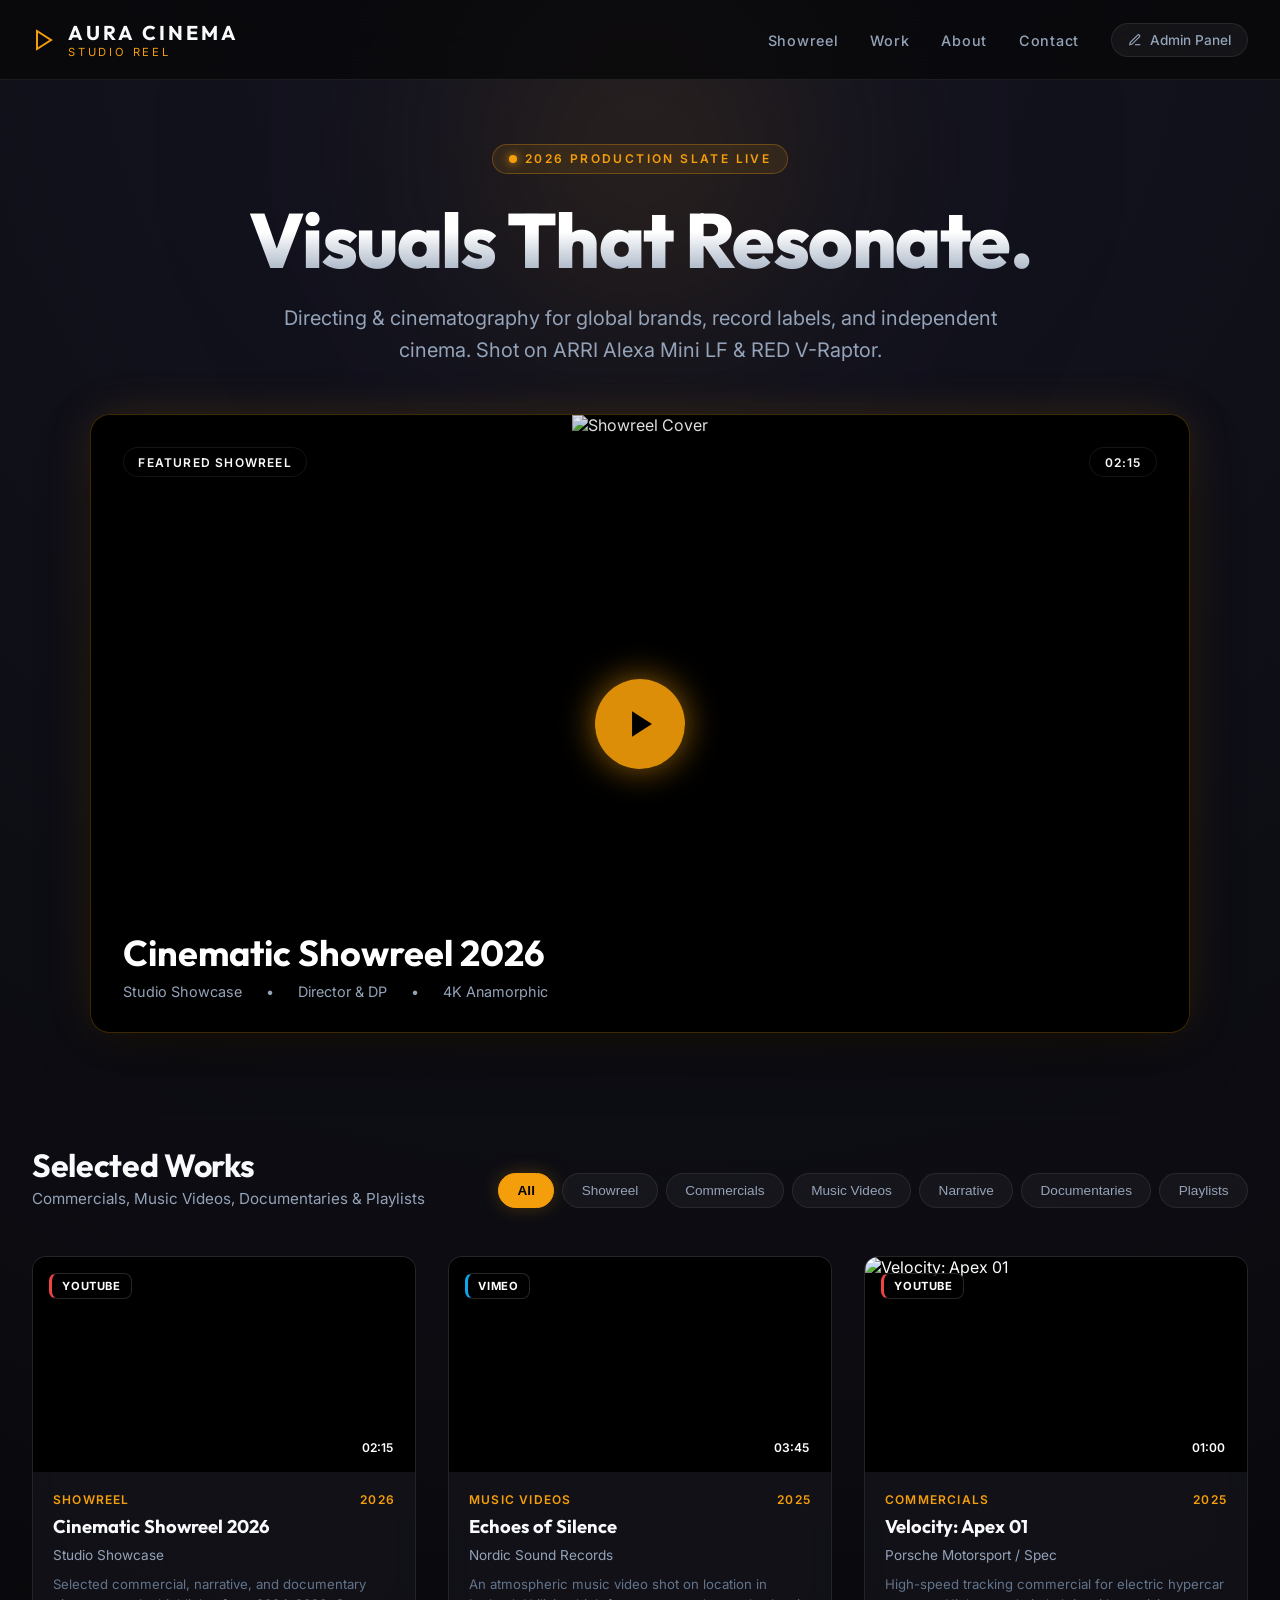
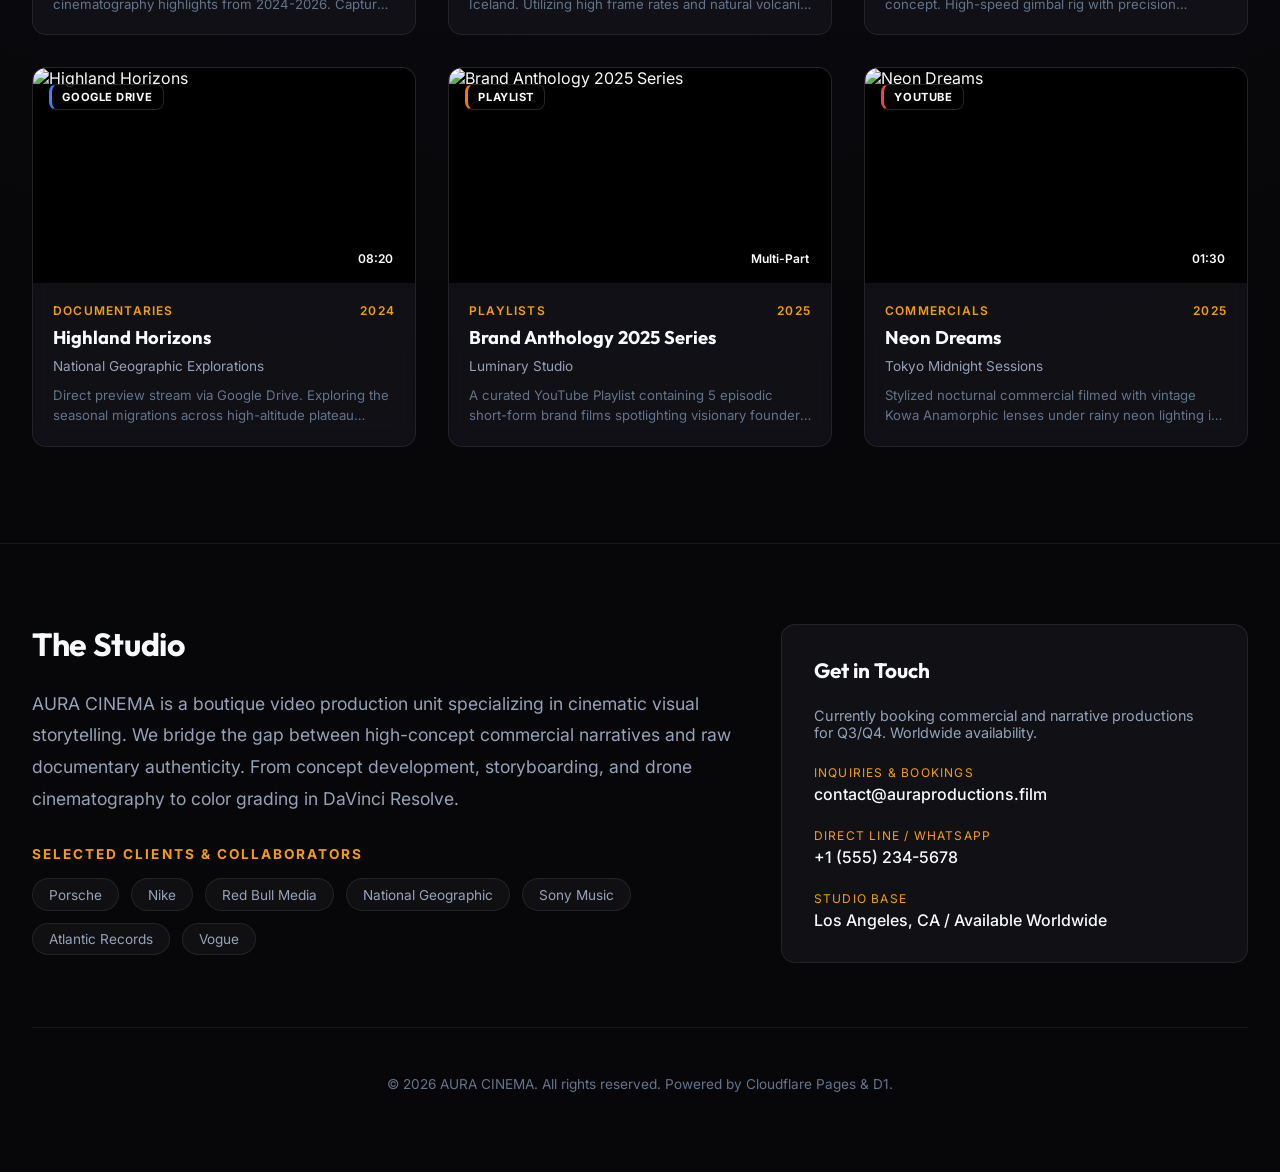
==== index.html @ 5ecccd09 "feat: complete video production showreel portfolio with admin dashboard and cloudflare pages d1 supp" ====
<!DOCTYPE html>
<html lang="en">
<head>
  <meta charset="UTF-8">
  <meta name="viewport" content="width=device-width, initial-scale=1.0">
  <title>AURA CINEMA | Video Production & Showreel</title>
  <meta name="description" content="Cinematic video production portfolio & showreel. Commercials, music videos, narrative films, and documentaries.">
  
  <!-- Google Fonts: Outfit (Display) & Inter (Body) -->
  <link rel="preconnect" href="https://fonts.googleapis.com">
  <link rel="preconnect" href="https://fonts.gstatic.com" crossorigin>
  <link href="https://fonts.googleapis.com/css2?family=Inter:wght@300;400;500;600;700&family=Outfit:wght@500;600;700;800&display=swap" rel="stylesheet">
  
  <link rel="stylesheet" href="./css/style.css">
  <link rel="icon" href="data:image/svg+xml,<svg xmlns=%22http://www.w3.org/2000/svg%22 viewBox=%220 0 100 100%22><text y=%22.9em%22 font-size=%2290%22>🎬</text></svg>">
</head>
<body>
  <div class="ambient-glow"></div>

  <!-- Header & Navigation -->
  <header class="site-nav">
    <div class="nav-container">
      <a href="#" class="brand-logo">
        <svg width="24" height="24" viewBox="0 0 24 24" fill="none" stroke="currentColor" stroke-width="2">
          <polygon points="5 3 19 12 5 21 5 3"></polygon>
        </svg>
        <div>
          <span class="brand-text">AURA CINEMA</span>
          <span class="brand-sub">STUDIO REEL</span>
        </div>
      </a>

      <nav>
        <ul class="nav-links">
          <li><a href="#showreel" class="nav-link">Showreel</a></li>
          <li><a href="#work" class="nav-link">Work</a></li>
          <li><a href="#about" class="nav-link">About</a></li>
          <li><a href="#contact" class="nav-link">Contact</a></li>
          <li>
            <a href="admin.html" class="btn-admin-nav">
              <svg width="14" height="14" viewBox="0 0 24 24" fill="none" stroke="currentColor" stroke-width="2">
                <path d="M12 20h9"></path>
                <path d="M16.5 3.5a2.121 2.121 0 0 1 3 3L7 19l-4 1 1-4L16.5 3.5z"></path>
              </svg>
              Admin Panel
            </a>
          </li>
        </ul>
      </nav>
    </div>
  </header>

  <!-- Hero Section with Spotlight Showreel -->
  <section id="showreel" class="hero-section">
    <div class="hero-badge">
      <span class="pulse-dot"></span>
      2026 Production Slate Live
    </div>
    <h1 class="hero-title">Visuals That Resonate.</h1>
    <p class="hero-subtitle">
      Directing & cinematography for global brands, record labels, and independent cinema. Shot on ARRI Alexa Mini LF & RED V-Raptor.
    </p>

    <!-- Hero Featured Showreel Player -->
    <div id="heroReelContainer" class="showreel-hero-card">
      <img id="heroPoster" src="" alt="Showreel Cover" class="showreel-poster">
      <div class="showreel-overlay">
        <div class="showreel-top">
          <span class="showreel-badge">Featured Showreel</span>
          <span id="heroDuration" class="showreel-badge">02:15</span>
        </div>
        <div class="play-button-large">
          <svg width="34" height="34" viewBox="0 0 24 24" fill="currentColor">
            <polygon points="5 3 19 12 5 21 5 3"></polygon>
          </svg>
        </div>
        <div class="showreel-bottom">
          <h2 id="heroTitle" class="showreel-title">Official Cinematic Showreel</h2>
          <div class="showreel-meta">
            <span id="heroClient">Studio Showcase</span>
            <span>•</span>
            <span id="heroRole">Director & DP</span>
            <span>•</span>
            <span>4K Anamorphic</span>
          </div>
        </div>
      </div>
    </div>
  </section>

  <!-- Work Showcase / Filter & Grid -->
  <section id="work" class="portfolio-section">
    <div class="section-header">
      <div>
        <h2 class="section-title">Selected Works</h2>
        <p class="section-subtitle">Commercials, Music Videos, Documentaries & Playlists</p>
      </div>

      <!-- Category Filter Tabs -->
      <div class="filter-tabs" id="filterTabs">
        <!-- Rendered dynamically -->
      </div>
    </div>

    <!-- Video Grid -->
    <div class="video-grid" id="videoGrid">
      <!-- Video cards dynamically rendered -->
    </div>
  </section>

  <!-- About / Equipment / Studio Specs -->
  <section id="about" class="about-section">
    <div class="about-grid">
      <div>
        <h2 class="section-title" style="margin-bottom: 1.5rem;">The Studio</h2>
        <p class="about-bio">
          AURA CINEMA is a boutique video production unit specializing in cinematic visual storytelling. We bridge the gap between high-concept commercial narratives and raw documentary authenticity. From concept development, storyboarding, and drone cinematography to color grading in DaVinci Resolve.
        </p>

        <div class="client-list-title">Selected Clients & Collaborators</div>
        <div class="client-badges">
          <span class="client-pill">Porsche</span>
          <span class="client-pill">Nike</span>
          <span class="client-pill">Red Bull Media</span>
          <span class="client-pill">National Geographic</span>
          <span class="client-pill">Sony Music</span>
          <span class="client-pill">Atlantic Records</span>
          <span class="client-pill">Vogue</span>
        </div>
      </div>

      <div class="contact-card" id="contact">
        <h3 style="font-family: var(--font-display); font-size: 1.3rem;">Get in Touch</h3>
        <p style="color: var(--text-secondary); font-size: 0.9rem;">
          Currently booking commercial and narrative productions for Q3/Q4. Worldwide availability.
        </p>
        
        <div class="contact-item">
          <span class="contact-label">Inquiries & Bookings</span>
          <a href="mailto:contact@auraproductions.film" class="contact-value">contact@auraproductions.film</a>
        </div>

        <div class="contact-item">
          <span class="contact-label">Direct Line / WhatsApp</span>
          <a href="tel:+15552345678" class="contact-value">+1 (555) 234-5678</a>
        </div>

        <div class="contact-item">
          <span class="contact-label">Studio Base</span>
          <span class="contact-value">Los Angeles, CA / Available Worldwide</span>
        </div>
      </div>
    </div>

    <div class="footer-bottom">
      <p>&copy; 2026 AURA CINEMA. All rights reserved. Powered by Cloudflare Pages & D1.</p>
    </div>
  </section>

  <!-- Cinema Lightbox Modal -->
  <div id="cinemaModal" class="cinema-modal">
    <div class="modal-container">
      <button id="modalCloseBtn" class="modal-close-btn" aria-label="Close modal">
        <svg width="20" height="20" viewBox="0 0 24 24" fill="none" stroke="currentColor" stroke-width="2">
          <line x1="18" y1="6" x2="6" y2="18"></line>
          <line x1="6" y1="6" x2="18" y2="18"></line>
        </svg>
      </button>

      <div class="modal-player-wrapper">
        <iframe id="modalIframe" src="" allow="accelerometer; autoplay; clipboard-write; encrypted-media; gyroscope; picture-in-picture; web-share" allowfullscreen></iframe>
      </div>

      <div class="modal-info-panel">
        <div class="modal-title-row">
          <div>
            <h3 id="modalTitle" class="modal-title">Project Title</h3>
            <div id="modalClient" class="modal-client">Client / Brand</div>
          </div>
          <div class="modal-tags">
            <span id="modalCategory" class="client-pill">Commercials</span>
            <span id="modalYear" class="client-pill">2025</span>
          </div>
        </div>
        <p id="modalDesc" class="modal-desc">Project synopsis and cinematography description.</p>
      </div>
    </div>
  </div>

  <!-- Scripts -->
  <script type="module" src="./js/main.js"></script>
</body>
</html>
---- css/style.css ----
/* ==========================================================================
   AURA CINEMA - SHOWREEL & PORTFOLIO STYLES
   High-end Cinematic Dark Aesthetic with Ambient Glow & Glassmorphism
   ========================================================================== */

:root {
  --bg-primary: #070709;
  --bg-surface: #101015;
  --bg-card: rgba(20, 20, 28, 0.7);
  --bg-card-hover: rgba(28, 28, 40, 0.85);
  --border-subtle: rgba(255, 255, 255, 0.08);
  --border-highlight: rgba(245, 158, 11, 0.35);
  
  --accent-gold: #f59e0b;
  --accent-gold-glow: rgba(245, 158, 11, 0.25);
  --accent-amber: #d97706;
  
  --text-primary: #f8fafc;
  --text-secondary: #94a3b8;
  --text-muted: #64748b;

  --badge-yt: #ef4444;
  --badge-vimeo: #0ea5e9;
  --badge-gdrive: #3b82f6;
  --badge-playlist: #f97316;

  --radius-sm: 8px;
  --radius-md: 14px;
  --radius-lg: 20px;
  --radius-full: 9999px;

  --font-display: 'Outfit', -apple-system, BlinkMacSystemFont, sans-serif;
  --font-body: 'Inter', -apple-system, BlinkMacSystemFont, sans-serif;
}

* {
  box-sizing: border-box;
  margin: 0;
  padding: 0;
}

html {
  scroll-behavior: smooth;
  background-color: var(--bg-primary);
  color: var(--text-primary);
  font-family: var(--font-body);
  -webkit-font-smoothing: antialiased;
}

body {
  overflow-x: hidden;
  min-height: 100vh;
  position: relative;
  background: radial-gradient(circle at 50% 0%, #151522 0%, #070709 70%);
}

/* Ambient glow accents */
.ambient-glow {
  position: absolute;
  top: -100px;
  left: 50%;
  transform: translateX(-50%);
  width: 900px;
  height: 500px;
  background: radial-gradient(circle, rgba(245, 158, 11, 0.12) 0%, rgba(20, 15, 30, 0.05) 50%, transparent 80%);
  filter: blur(80px);
  pointer-events: none;
  z-index: 0;
}

/* ==========================================================================
   NAVIGATION
   ========================================================================== */
.site-nav {
  position: sticky;
  top: 0;
  z-index: 50;
  backdrop-filter: blur(20px);
  -webkit-backdrop-filter: blur(20px);
  background: rgba(7, 7, 9, 0.75);
  border-bottom: 1px solid var(--border-subtle);
  transition: all 0.3s ease;
}

.nav-container {
  max-width: 1400px;
  margin: 0 auto;
  padding: 1.25rem 2rem;
  display: flex;
  align-items: center;
  justify-content: space-between;
}

.brand-logo {
  display: flex;
  align-items: center;
  gap: 0.75rem;
  text-decoration: none;
  color: var(--text-primary);
}

.brand-logo svg {
  color: var(--accent-gold);
}

.brand-text {
  font-family: var(--font-display);
  font-weight: 700;
  font-size: 1.25rem;
  letter-spacing: 0.15em;
  text-transform: uppercase;
}

.brand-sub {
  font-size: 0.7rem;
  color: var(--accent-gold);
  letter-spacing: 0.25em;
  text-transform: uppercase;
  display: block;
}

.nav-links {
  display: flex;
  align-items: center;
  gap: 2rem;
  list-style: none;
}

.nav-link {
  color: var(--text-secondary);
  text-decoration: none;
  font-size: 0.9rem;
  font-weight: 500;
  letter-spacing: 0.05em;
  transition: color 0.2s ease;
  position: relative;
}

.nav-link:hover, .nav-link.active {
  color: var(--text-primary);
}

.btn-admin-nav {
  display: inline-flex;
  align-items: center;
  gap: 0.5rem;
  padding: 0.5rem 1rem;
  border-radius: var(--radius-full);
  background: rgba(255, 255, 255, 0.05);
  border: 1px solid var(--border-subtle);
  color: var(--text-secondary);
  text-decoration: none;
  font-size: 0.85rem;
  font-weight: 500;
  transition: all 0.25s ease;
}

.btn-admin-nav:hover {
  background: rgba(245, 158, 11, 0.15);
  border-color: var(--accent-gold);
  color: var(--accent-gold);
}

/* ==========================================================================
   HERO SHOWREEL SECTION
   ========================================================================== */
.hero-section {
  position: relative;
  z-index: 1;
  padding: 4rem 2rem 5rem;
  max-width: 1400px;
  margin: 0 auto;
  text-align: center;
}

.hero-badge {
  display: inline-flex;
  align-items: center;
  gap: 0.5rem;
  padding: 0.4rem 1rem;
  border-radius: var(--radius-full);
  background: rgba(245, 158, 11, 0.1);
  border: 1px solid rgba(245, 158, 11, 0.3);
  color: var(--accent-gold);
  font-size: 0.75rem;
  font-weight: 600;
  letter-spacing: 0.2em;
  text-transform: uppercase;
  margin-bottom: 1.5rem;
}

.pulse-dot {
  width: 8px;
  height: 8px;
  border-radius: 50%;
  background-color: var(--accent-gold);
  box-shadow: 0 0 10px var(--accent-gold);
  animation: pulse 2s infinite;
}

@keyframes pulse {
  0% { transform: scale(0.95); opacity: 0.7; }
  50% { transform: scale(1.3); opacity: 1; }
  100% { transform: scale(0.95); opacity: 0.7; }
}

.hero-title {
  font-family: var(--font-display);
  font-size: clamp(2.5rem, 6vw, 4.8rem);
  font-weight: 800;
  letter-spacing: -0.02em;
  line-height: 1.1;
  margin-bottom: 1.25rem;
  background: linear-gradient(180deg, #ffffff 40%, #94a3b8 100%);
  -webkit-background-clip: text;
  -webkit-text-fill-color: transparent;
}

.hero-subtitle {
  font-size: clamp(1rem, 1.8vw, 1.25rem);
  color: var(--text-secondary);
  max-width: 720px;
  margin: 0 auto 3rem;
  line-height: 1.6;
}

/* Featured Showreel Player Container */
.showreel-hero-card {
  position: relative;
  max-width: 1100px;
  margin: 0 auto;
  border-radius: var(--radius-lg);
  overflow: hidden;
  box-shadow: 0 25px 60px -15px rgba(0, 0, 0, 0.8), 0 0 50px -10px var(--accent-gold-glow);
  border: 1px solid rgba(245, 158, 11, 0.25);
  background: #000;
  aspect-ratio: 16 / 9;
  cursor: pointer;
  group: "";
}

.showreel-poster {
  width: 100%;
  height: 100%;
  object-fit: cover;
  transition: transform 0.6s cubic-bezier(0.16, 1, 0.3, 1), opacity 0.3s ease;
}

.showreel-hero-card:hover .showreel-poster {
  transform: scale(1.03);
}

.showreel-overlay {
  position: absolute;
  inset: 0;
  background: linear-gradient(180deg, rgba(0,0,0,0.1) 0%, rgba(0,0,0,0.7) 100%);
  display: flex;
  flex-direction: column;
  justify-content: space-between;
  padding: 2rem;
  transition: background 0.3s ease;
}

.showreel-hero-card:hover .showreel-overlay {
  background: linear-gradient(180deg, rgba(0,0,0,0.2) 0%, rgba(0,0,0,0.85) 100%);
}

.showreel-top {
  display: flex;
  justify-content: space-between;
  align-items: center;
}

.showreel-badge {
  background: rgba(0, 0, 0, 0.65);
  backdrop-filter: blur(10px);
  border: 1px solid var(--border-subtle);
  padding: 0.4rem 0.9rem;
  border-radius: var(--radius-full);
  font-size: 0.75rem;
  font-weight: 600;
  letter-spacing: 0.1em;
  text-transform: uppercase;
}

.play-button-large {
  position: absolute;
  top: 50%;
  left: 50%;
  transform: translate(-50%, -50%);
  width: 90px;
  height: 90px;
  border-radius: 50%;
  background: rgba(245, 158, 11, 0.9);
  color: #000;
  display: flex;
  align-items: center;
  justify-content: center;
  transition: all 0.35s cubic-bezier(0.175, 0.885, 0.32, 1.275);
  box-shadow: 0 0 35px rgba(245, 158, 11, 0.6);
}

.showreel-hero-card:hover .play-button-large {
  transform: translate(-50%, -50%) scale(1.15);
  background: #ffffff;
  box-shadow: 0 0 50px rgba(255, 255, 255, 0.8);
}

.play-button-large svg {
  margin-left: 4px;
}

.showreel-bottom {
  text-align: left;
}

.showreel-title {
  font-family: var(--font-display);
  font-size: clamp(1.5rem, 3vw, 2.25rem);
  font-weight: 700;
  color: #ffffff;
  margin-bottom: 0.5rem;
}

.showreel-meta {
  display: flex;
  gap: 1.5rem;
  color: var(--text-secondary);
  font-size: 0.9rem;
}

/* ==========================================================================
   PORTFOLIO FILTER & GRID
   ========================================================================== */
.portfolio-section {
  position: relative;
  z-index: 1;
  padding: 2rem 2rem 6rem;
  max-width: 1400px;
  margin: 0 auto;
}

.section-header {
  display: flex;
  flex-direction: column;
  gap: 1.5rem;
  margin-bottom: 3rem;
}

@media (min-width: 768px) {
  .section-header {
    flex-direction: row;
    justify-content: space-between;
    align-items: flex-end;
  }
}

.section-title {
  font-family: var(--font-display);
  font-size: 2rem;
  font-weight: 700;
  letter-spacing: -0.01em;
}

.section-subtitle {
  color: var(--text-secondary);
  font-size: 0.95rem;
  margin-top: 0.25rem;
}

/* Category Filter Tabs */
.filter-tabs {
  display: flex;
  gap: 0.5rem;
  flex-wrap: wrap;
}

.filter-btn {
  background: rgba(255, 255, 255, 0.04);
  border: 1px solid var(--border-subtle);
  color: var(--text-secondary);
  padding: 0.55rem 1.15rem;
  border-radius: var(--radius-full);
  font-size: 0.85rem;
  font-weight: 500;
  cursor: pointer;
  transition: all 0.2s ease;
}

.filter-btn:hover {
  background: rgba(255, 255, 255, 0.08);
  color: var(--text-primary);
  border-color: rgba(255, 255, 255, 0.2);
}

.filter-btn.active {
  background: var(--accent-gold);
  color: #000;
  font-weight: 600;
  border-color: var(--accent-gold);
  box-shadow: 0 0 18px var(--accent-gold-glow);
}

/* Video Grid */
.video-grid {
  display: grid;
  grid-template-columns: 1fr;
  gap: 2rem;
}

@media (min-width: 640px) {
  .video-grid {
    grid-template-columns: repeat(2, 1fr);
  }
}

@media (min-width: 1024px) {
  .video-grid {
    grid-template-columns: repeat(3, 1fr);
  }
}

/* Video Card */
.video-card {
  background: var(--bg-card);
  backdrop-filter: blur(12px);
  -webkit-backdrop-filter: blur(12px);
  border: 1px solid var(--border-subtle);
  border-radius: var(--radius-md);
  overflow: hidden;
  transition: transform 0.35s cubic-bezier(0.16, 1, 0.3, 1), border-color 0.35s ease, box-shadow 0.35s ease;
  cursor: pointer;
  display: flex;
  flex-direction: column;
}

.video-card:hover {
  transform: translateY(-6px);
  border-color: var(--border-highlight);
  box-shadow: 0 15px 35px -10px rgba(0, 0, 0, 0.7), 0 0 25px -5px var(--accent-gold-glow);
}

.card-media-wrapper {
  position: relative;
  width: 100%;
  aspect-ratio: 16 / 9;
  background: #000;
  overflow: hidden;
}

.card-media-wrapper.ratio-9-16 {
  aspect-ratio: 9 / 16;
}

.card-poster {
  width: 100%;
  height: 100%;
  object-fit: cover;
  transition: transform 0.5s cubic-bezier(0.16, 1, 0.3, 1);
}

.video-card:hover .card-poster {
  transform: scale(1.05);
}

/* Card badges & overlay */
.card-source-badge {
  position: absolute;
  top: 1rem;
  left: 1rem;
  padding: 0.3rem 0.65rem;
  border-radius: var(--radius-sm);
  font-size: 0.7rem;
  font-weight: 700;
  letter-spacing: 0.05em;
  text-transform: uppercase;
  color: #fff;
  display: inline-flex;
  align-items: center;
  gap: 0.35rem;
  backdrop-filter: blur(8px);
  background: rgba(0, 0, 0, 0.6);
  border: 1px solid rgba(255, 255, 255, 0.15);
}

.badge-youtube { border-left: 3px solid var(--badge-yt); }
.badge-vimeo { border-left: 3px solid var(--badge-vimeo); }
.badge-gdrive { border-left: 3px solid var(--badge-gdrive); }
.badge-playlist { border-left: 3px solid var(--badge-playlist); }

.card-duration-badge {
  position: absolute;
  bottom: 0.85rem;
  right: 0.85rem;
  background: rgba(0, 0, 0, 0.75);
  backdrop-filter: blur(6px);
  color: #fff;
  font-size: 0.75rem;
  font-weight: 600;
  padding: 0.2rem 0.55rem;
  border-radius: 4px;
}

.card-play-hover {
  position: absolute;
  inset: 0;
  background: rgba(0, 0, 0, 0.35);
  display: flex;
  align-items: center;
  justify-content: center;
  opacity: 0;
  transition: opacity 0.3s ease;
}

.video-card:hover .card-play-hover {
  opacity: 1;
}

.card-play-btn {
  width: 52px;
  height: 52px;
  border-radius: 50%;
  background: var(--accent-gold);
  color: #000;
  display: flex;
  align-items: center;
  justify-content: center;
  transform: scale(0.8);
  transition: transform 0.3s cubic-bezier(0.175, 0.885, 0.32, 1.275);
}

.video-card:hover .card-play-btn {
  transform: scale(1);
}

.card-play-btn svg {
  margin-left: 3px;
}

/* Card details */
.card-content {
  padding: 1.25rem;
  display: flex;
  flex-direction: column;
  flex-grow: 1;
}

.card-meta-row {
  display: flex;
  justify-content: space-between;
  font-size: 0.75rem;
  color: var(--accent-gold);
  text-transform: uppercase;
  letter-spacing: 0.1em;
  font-weight: 600;
  margin-bottom: 0.5rem;
}

.card-title {
  font-family: var(--font-display);
  font-size: 1.15rem;
  font-weight: 700;
  color: var(--text-primary);
  line-height: 1.3;
  margin-bottom: 0.5rem;
}

.card-client {
  font-size: 0.85rem;
  color: var(--text-secondary);
  margin-bottom: 0.75rem;
}

.card-description {
  font-size: 0.825rem;
  color: var(--text-muted);
  line-height: 1.5;
  display: -webkit-box;
  -webkit-line-clamp: 2;
  -webkit-box-orient: vertical;
  overflow: hidden;
  margin-top: auto;
}

/* ==========================================================================
   CINEMA LIGHTBOX MODAL
   ========================================================================== */
.cinema-modal {
  position: fixed;
  inset: 0;
  z-index: 100;
  background: rgba(3, 3, 5, 0.92);
  backdrop-filter: blur(25px);
  -webkit-backdrop-filter: blur(25px);
  display: flex;
  align-items: center;
  justify-content: center;
  padding: 1.5rem;
  opacity: 0;
  visibility: hidden;
  transition: opacity 0.3s ease, visibility 0.3s ease;
}

.cinema-modal.open {
  opacity: 1;
  visibility: visible;
}

.modal-container {
  width: 100%;
  max-width: 1100px;
  background: var(--bg-surface);
  border: 1px solid var(--border-subtle);
  border-radius: var(--radius-lg);
  overflow: hidden;
  box-shadow: 0 30px 80px rgba(0, 0, 0, 0.9);
  position: relative;
  transform: translateY(20px) scale(0.98);
  transition: transform 0.35s cubic-bezier(0.16, 1, 0.3, 1);
}

.cinema-modal.open .modal-container {
  transform: translateY(0) scale(1);
}

.modal-close-btn {
  position: absolute;
  top: 1rem;
  right: 1rem;
  z-index: 10;
  width: 40px;
  height: 40px;
  border-radius: 50%;
  background: rgba(0, 0, 0, 0.6);
  border: 1px solid var(--border-subtle);
  color: #fff;
  cursor: pointer;
  display: flex;
  align-items: center;
  justify-content: center;
  transition: all 0.2s ease;
}

.modal-close-btn:hover {
  background: var(--accent-gold);
  color: #000;
}

.modal-player-wrapper {
  position: relative;
  width: 100%;
  aspect-ratio: 16 / 9;
  background: #000;
}

.modal-player-wrapper iframe {
  width: 100%;
  height: 100%;
  border: none;
}

.modal-info-panel {
  padding: 1.75rem 2rem;
  display: flex;
  flex-direction: column;
  gap: 1rem;
}

.modal-title-row {
  display: flex;
  justify-content: space-between;
  align-items: flex-start;
  flex-wrap: wrap;
  gap: 1rem;
}

.modal-title {
  font-family: var(--font-display);
  font-size: 1.6rem;
  font-weight: 700;
}

.modal-client {
  color: var(--accent-gold);
  font-size: 0.95rem;
  font-weight: 600;
  margin-top: 0.25rem;
}

.modal-tags {
  display: flex;
  gap: 0.75rem;
}

.modal-desc {
  color: var(--text-secondary);
  font-size: 0.95rem;
  line-height: 1.6;
}

/* ==========================================================================
   ABOUT / CONTACT FOOTER
   ========================================================================== */
.about-section {
  border-top: 1px solid var(--border-subtle);
  padding: 5rem 2rem 3rem;
  max-width: 1400px;
  margin: 0 auto;
}

.about-grid {
  display: grid;
  grid-template-columns: 1fr;
  gap: 3rem;
}

@media (min-width: 768px) {
  .about-grid {
    grid-template-columns: 1.2fr 0.8fr;
  }
}

.about-bio {
  font-size: 1.1rem;
  color: var(--text-secondary);
  line-height: 1.8;
  margin-bottom: 2rem;
}

.client-list-title {
  font-size: 0.85rem;
  color: var(--accent-gold);
  text-transform: uppercase;
  letter-spacing: 0.15em;
  font-weight: 700;
  margin-bottom: 1rem;
}

.client-badges {
  display: flex;
  flex-wrap: wrap;
  gap: 0.75rem;
}

.client-pill {
  padding: 0.45rem 1rem;
  border-radius: var(--radius-full);
  background: rgba(255, 255, 255, 0.04);
  border: 1px solid var(--border-subtle);
  font-size: 0.85rem;
  color: var(--text-secondary);
}

.contact-card {
  background: var(--bg-surface);
  border: 1px solid var(--border-subtle);
  border-radius: var(--radius-md);
  padding: 2rem;
  display: flex;
  flex-direction: column;
  gap: 1.5rem;
}

.contact-item {
  display: flex;
  flex-direction: column;
  gap: 0.25rem;
}

.contact-label {
  font-size: 0.75rem;
  color: var(--accent-gold);
  text-transform: uppercase;
  letter-spacing: 0.1em;
}

.contact-value {
  color: var(--text-primary);
  text-decoration: none;
  font-size: 1rem;
  font-weight: 500;
}

.contact-value:hover {
  color: var(--accent-gold);
}

.footer-bottom {
  text-align: center;
  padding: 3rem 2rem 2rem;
  color: var(--text-muted);
  font-size: 0.85rem;
  border-top: 1px solid var(--border-subtle);
  margin-top: 4rem;
}

/* ==========================================================================
   ADMIN DASHBOARD STYLES
   ========================================================================== */
.admin-header {
  display: flex;
  justify-content: space-between;
  align-items: center;
  padding: 2rem;
  max-width: 1400px;
  margin: 0 auto;
  border-bottom: 1px solid var(--border-subtle);
}

.admin-title-area h1 {
  font-family: var(--font-display);
  font-size: 1.8rem;
  font-weight: 700;
}

.admin-status-badge {
  display: inline-flex;
  align-items: center;
  gap: 0.5rem;
  font-size: 0.75rem;
  padding: 0.25rem 0.75rem;
  border-radius: var(--radius-full);
  margin-top: 0.5rem;
}

.status-d1 {
  background: rgba(16, 185, 129, 0.15);
  border: 1px solid rgba(16, 185, 129, 0.35);
  color: #34d399;
}

.status-local {
  background: rgba(245, 158, 11, 0.15);
  border: 1px solid rgba(245, 158, 11, 0.35);
  color: #fbbf24;
}

.admin-actions-bar {
  max-width: 1400px;
  margin: 2rem auto;
  padding: 0 2rem;
  display: flex;
  justify-content: space-between;
  align-items: center;
  flex-wrap: wrap;
  gap: 1rem;
}

.btn-primary {
  background: var(--accent-gold);
  color: #000;
  border: none;
  padding: 0.75rem 1.5rem;
  border-radius: var(--radius-full);
  font-weight: 600;
  font-size: 0.9rem;
  cursor: pointer;
  display: inline-flex;
  align-items: center;
  gap: 0.5rem;
  transition: all 0.2s ease;
  box-shadow: 0 4px 15px var(--accent-gold-glow);
}

.btn-primary:hover {
  background: #fbbf24;
  transform: translateY(-2px);
  box-shadow: 0 6px 20px rgba(245, 158, 11, 0.4);
}

.btn-secondary {
  background: rgba(255, 255, 255, 0.05);
  border: 1px solid var(--border-subtle);
  color: var(--text-primary);
  padding: 0.7rem 1.25rem;
  border-radius: var(--radius-full);
  font-weight: 500;
  font-size: 0.85rem;
  cursor: pointer;
  display: inline-flex;
  align-items: center;
  gap: 0.5rem;
  transition: all 0.2s ease;
}

.btn-secondary:hover {
  background: rgba(255, 255, 255, 0.1);
  border-color: rgba(255, 255, 255, 0.2);
}

.btn-danger {
  background: rgba(239, 68, 68, 0.15);
  border: 1px solid rgba(239, 68, 68, 0.3);
  color: #f87171;
  padding: 0.45rem 0.85rem;
  border-radius: var(--radius-sm);
  font-size: 0.8rem;
  cursor: pointer;
  transition: all 0.2s ease;
}

.btn-danger:hover {
  background: #ef4444;
  color: #fff;
}

/* Admin Table & Cards */
.admin-table-container {
  max-width: 1400px;
  margin: 0 auto 5rem;
  padding: 0 2rem;
}

.admin-project-list {
  display: flex;
  flex-direction: column;
  gap: 1rem;
}

.admin-project-item {
  background: var(--bg-surface);
  border: 1px solid var(--border-subtle);
  border-radius: var(--radius-md);
  padding: 1.25rem;
  display: flex;
  align-items: center;
  gap: 1.5rem;
  transition: border-color 0.2s ease;
}

.admin-project-item:hover {
  border-color: rgba(255, 255, 255, 0.2);
}

.admin-item-thumb {
  width: 140px;
  aspect-ratio: 16 / 9;
  border-radius: var(--radius-sm);
  object-fit: cover;
  background: #000;
  flex-shrink: 0;
}

.admin-item-info {
  flex-grow: 1;
}

.admin-item-title {
  font-family: var(--font-display);
  font-size: 1.1rem;
  font-weight: 700;
  display: flex;
  align-items: center;
  gap: 0.75rem;
}

.admin-item-sub {
  color: var(--text-secondary);
  font-size: 0.85rem;
  margin-top: 0.25rem;
}

.admin-item-url {
  color: var(--text-muted);
  font-size: 0.75rem;
  font-family: monospace;
  margin-top: 0.4rem;
  max-width: 500px;
  overflow: hidden;
  text-overflow: ellipsis;
  white-space: nowrap;
}

.admin-item-actions {
  display: flex;
  align-items: center;
  gap: 0.75rem;
  flex-shrink: 0;
}

/* Modal Form Styles */
.form-modal {
  position: fixed;
  inset: 0;
  z-index: 100;
  background: rgba(3, 3, 5, 0.85);
  backdrop-filter: blur(16px);
  -webkit-backdrop-filter: blur(16px);
  display: flex;
  align-items: center;
  justify-content: center;
  padding: 1.5rem;
  opacity: 0;
  visibility: hidden;
  transition: all 0.3s ease;
}

.form-modal.open {
  opacity: 1;
  visibility: visible;
}

.form-container {
  width: 100%;
  max-width: 750px;
  max-height: 90vh;
  overflow-y: auto;
  background: var(--bg-surface);
  border: 1px solid var(--border-subtle);
  border-radius: var(--radius-lg);
  padding: 2.25rem;
  position: relative;
}

.form-group {
  margin-bottom: 1.25rem;
}

.form-label {
  display: block;
  font-size: 0.825rem;
  font-weight: 600;
  color: var(--text-secondary);
  text-transform: uppercase;
  letter-spacing: 0.08em;
  margin-bottom: 0.5rem;
}

.form-input, .form-select, .form-textarea {
  width: 100%;
  padding: 0.8rem 1rem;
  background: rgba(255, 255, 255, 0.04);
  border: 1px solid var(--border-subtle);
  border-radius: var(--radius-sm);
  color: var(--text-primary);
  font-size: 0.95rem;
  font-family: var(--font-body);
  transition: border-color 0.2s ease;
}

.form-input:focus, .form-select:focus, .form-textarea:focus {
  outline: none;
  border-color: var(--accent-gold);
  background: rgba(255, 255, 255, 0.07);
}

.form-row {
  display: grid;
  grid-template-columns: 1fr 1fr;
  gap: 1rem;
}

.form-preview-card {
  margin-top: 1rem;
  padding: 1rem;
  border-radius: var(--radius-sm);
  background: rgba(0, 0, 0, 0.4);
  border: 1px dashed var(--border-subtle);
}

.form-checkbox-label {
  display: flex;
  align-items: center;
  gap: 0.75rem;
  cursor: pointer;
  font-size: 0.9rem;
  color: var(--text-primary);
}

.form-checkbox-label input[type="checkbox"] {
  width: 18px;
  height: 18px;
  accent-color: var(--accent-gold);
}
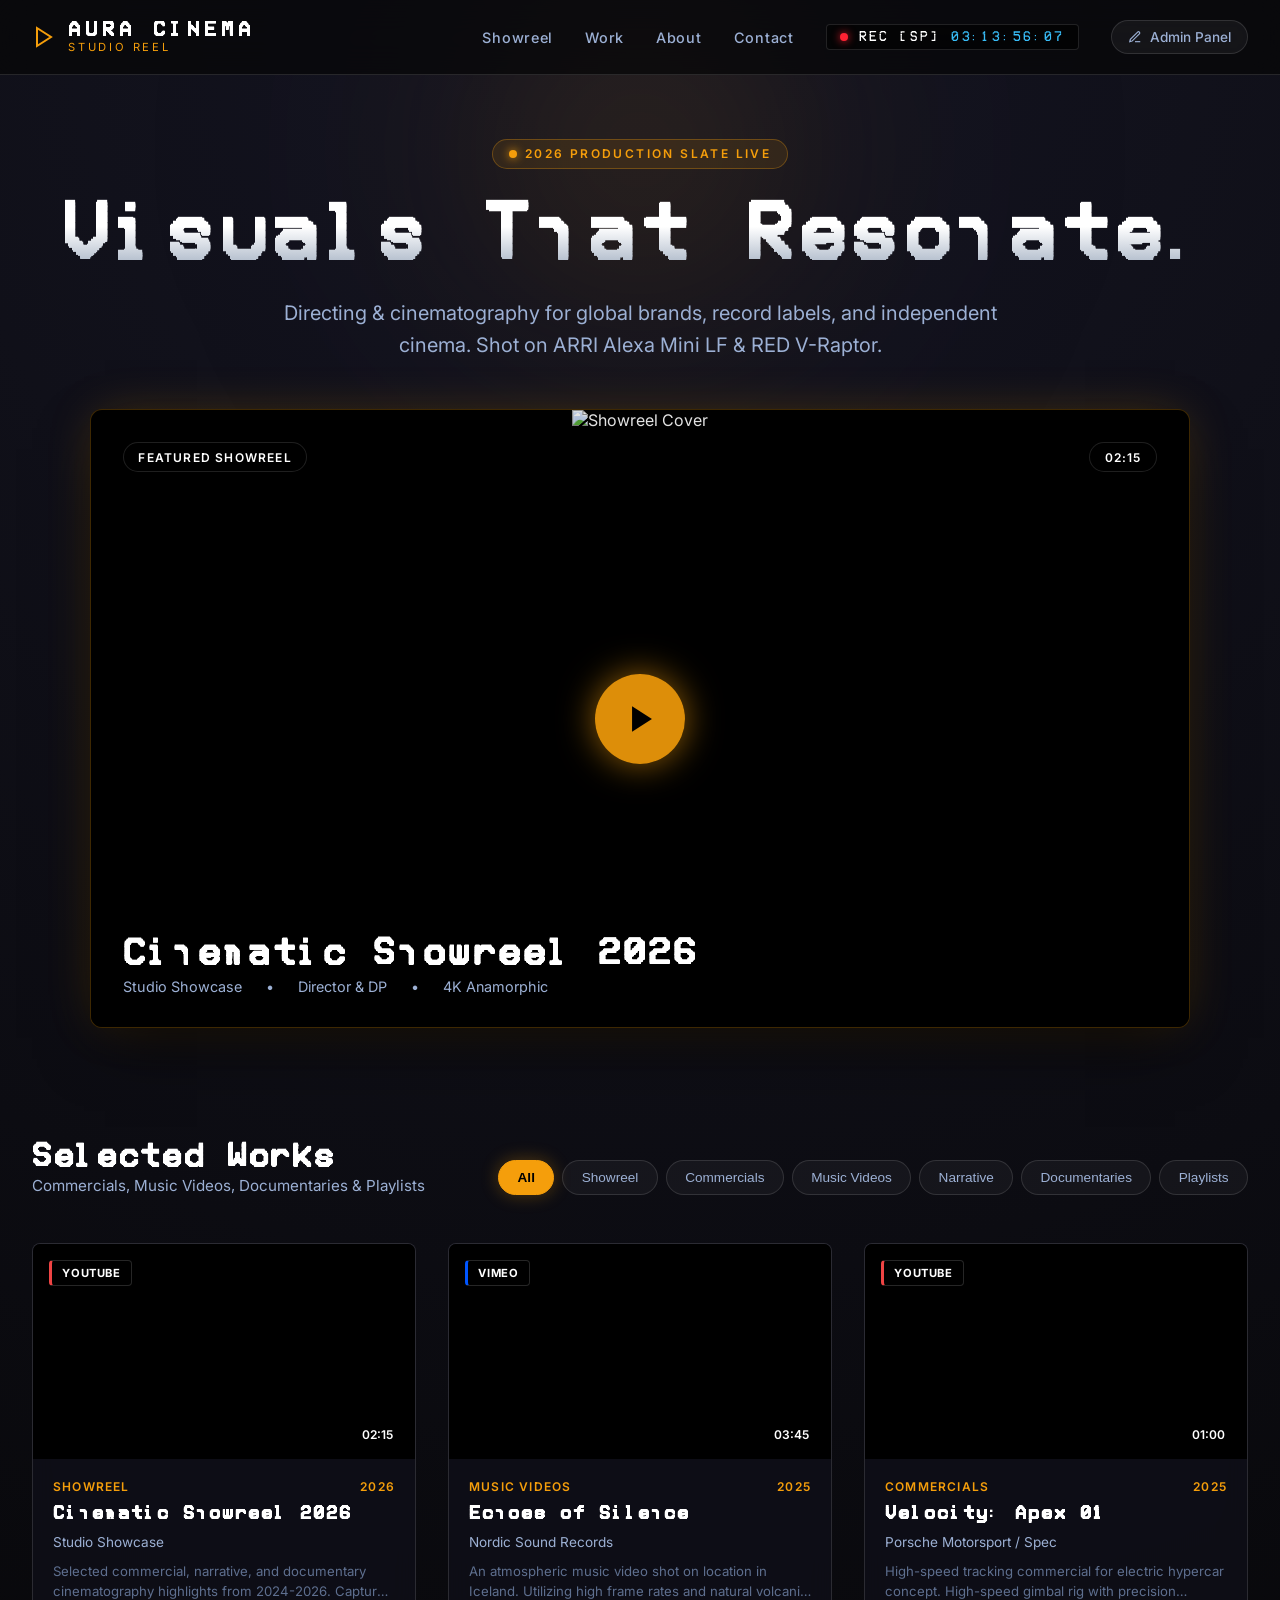
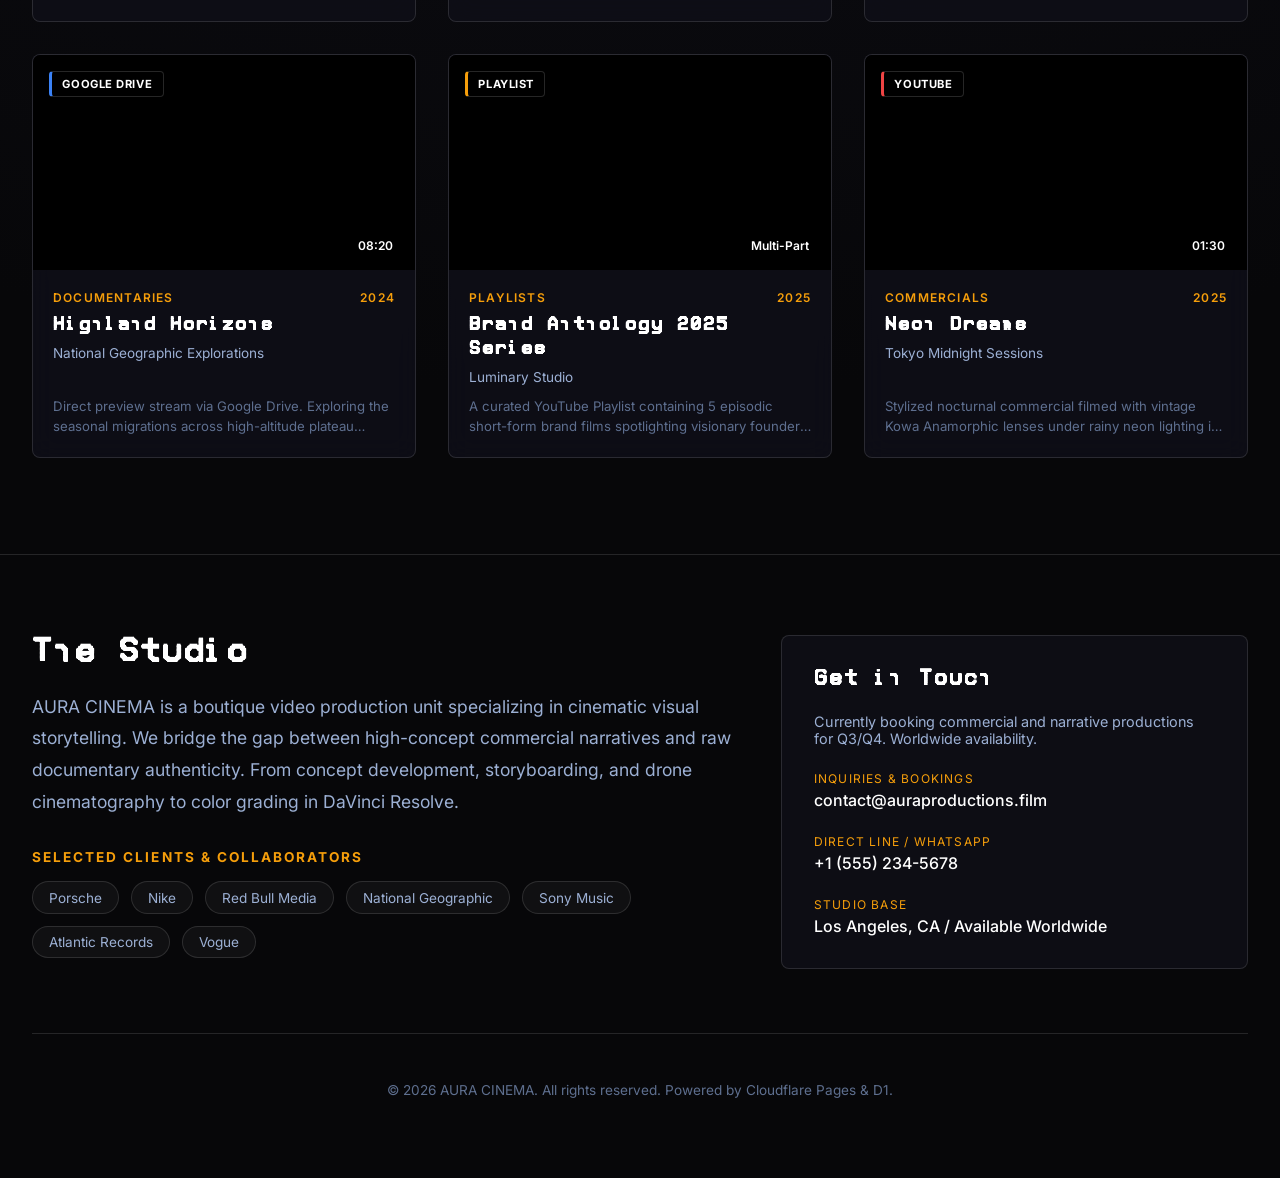
==== commit 90991a74: "feat: generate and integrate VHS/MONO font and camcorder OSD aesthetic" ====
--- a/index.html
+++ b/index.html
@@ -37,6 +37,13 @@
           <li><a href="#about" class="nav-link">About</a></li>
           <li><a href="#contact" class="nav-link">Contact</a></li>
           <li>
+            <div class="nav-vhs-status">
+              <span class="rec-dot"></span>
+              <span>REC [SP]</span>
+              <span class="vhs-timecode" id="vhsClock">00:00:26:12</span>
+            </div>
+          </li>
+          <li>
             <a href="admin.html" class="btn-admin-nav">
               <svg width="14" height="14" viewBox="0 0 24 24" fill="none" stroke="currentColor" stroke-width="2">
                 <path d="M12 20h9"></path>
--- a/css/style.css
+++ b/css/style.css
@@ -1,36 +1,48 @@
 /* ==========================================================================
-   AURA CINEMA - SHOWREEL & PORTFOLIO STYLES
-   High-end Cinematic Dark Aesthetic with Ambient Glow & Glassmorphism
+   AURA CINEMA - VHS / MONO SHOWREEL & PORTFOLIO STYLES
+   Retro-Modern VHS Camcorder Aesthetic with Monospace Pixel Typography
    ========================================================================== */
 
+@font-face {
+  font-family: 'VHS Mono';
+  src: url('../fonts/VHS-Mono.woff') format('woff'),
+       url('../fonts/VHS-Mono.ttf') format('truetype');
+  font-weight: normal;
+  font-style: normal;
+  font-display: swap;
+}
+
 :root {
-  --bg-primary: #070709;
-  --bg-surface: #101015;
-  --bg-card: rgba(20, 20, 28, 0.7);
-  --bg-card-hover: rgba(28, 28, 40, 0.85);
-  --border-subtle: rgba(255, 255, 255, 0.08);
-  --border-highlight: rgba(245, 158, 11, 0.35);
+  --bg-primary: #06060a;
+  --bg-surface: #0d0d14;
+  --bg-card: rgba(15, 15, 24, 0.85);
+  --bg-card-hover: rgba(22, 22, 36, 0.95);
+  --border-subtle: rgba(255, 255, 255, 0.12);
+  --border-highlight: rgba(0, 50, 255, 0.5);
   
+  --accent-blue: #0033ff;
+  --accent-blue-glow: rgba(0, 51, 255, 0.4);
   --accent-gold: #f59e0b;
-  --accent-gold-glow: rgba(245, 158, 11, 0.25);
-  --accent-amber: #d97706;
+  --accent-gold-glow: rgba(245, 158, 11, 0.3);
+  --rec-red: #ff2233;
   
-  --text-primary: #f8fafc;
-  --text-secondary: #94a3b8;
-  --text-muted: #64748b;
+  --text-primary: #ffffff;
+  --text-secondary: #9cb0d4;
+  --text-muted: #5e6f8f;
 
   --badge-yt: #ef4444;
-  --badge-vimeo: #0ea5e9;
+  --badge-vimeo: #0055ff;
   --badge-gdrive: #3b82f6;
-  --badge-playlist: #f97316;
-
-  --radius-sm: 8px;
-  --radius-md: 14px;
-  --radius-lg: 20px;
+  --badge-playlist: #f59e0b;
+
+  --radius-sm: 4px;
+  --radius-md: 8px;
+  --radius-lg: 12px;
   --radius-full: 9999px;
 
-  --font-display: 'Outfit', -apple-system, BlinkMacSystemFont, sans-serif;
-  --font-body: 'Inter', -apple-system, BlinkMacSystemFont, sans-serif;
+  --font-vhs: 'VHS Mono', 'Courier New', monospace;
+  --font-display: 'VHS Mono', 'Courier New', monospace;
+  --font-body: -apple-system, BlinkMacSystemFont, 'Inter', sans-serif;
 }
 
 * {
@@ -124,6 +136,39 @@
   align-items: center;
   gap: 2rem;
   list-style: none;
+}
+
+/* VHS OSD & Status Indicators */
+.nav-vhs-status {
+  display: inline-flex;
+  align-items: center;
+  gap: 0.65rem;
+  padding: 0.35rem 0.85rem;
+  background: rgba(0, 0, 0, 0.6);
+  border: 1px solid var(--border-subtle);
+  border-radius: var(--radius-sm);
+  font-family: var(--font-vhs);
+  font-size: 0.8rem;
+  letter-spacing: 0.1em;
+}
+
+.rec-dot {
+  width: 8px;
+  height: 8px;
+  border-radius: 50%;
+  background: var(--rec-red);
+  box-shadow: 0 0 8px var(--rec-red);
+  animation: recBlink 1s infinite alternate;
+}
+
+@keyframes recBlink {
+  0% { opacity: 0.2; }
+  100% { opacity: 1; }
+}
+
+.vhs-timecode {
+  color: #38bdf8;
+  font-variant-numeric: tabular-nums;
 }
 
 .nav-link {
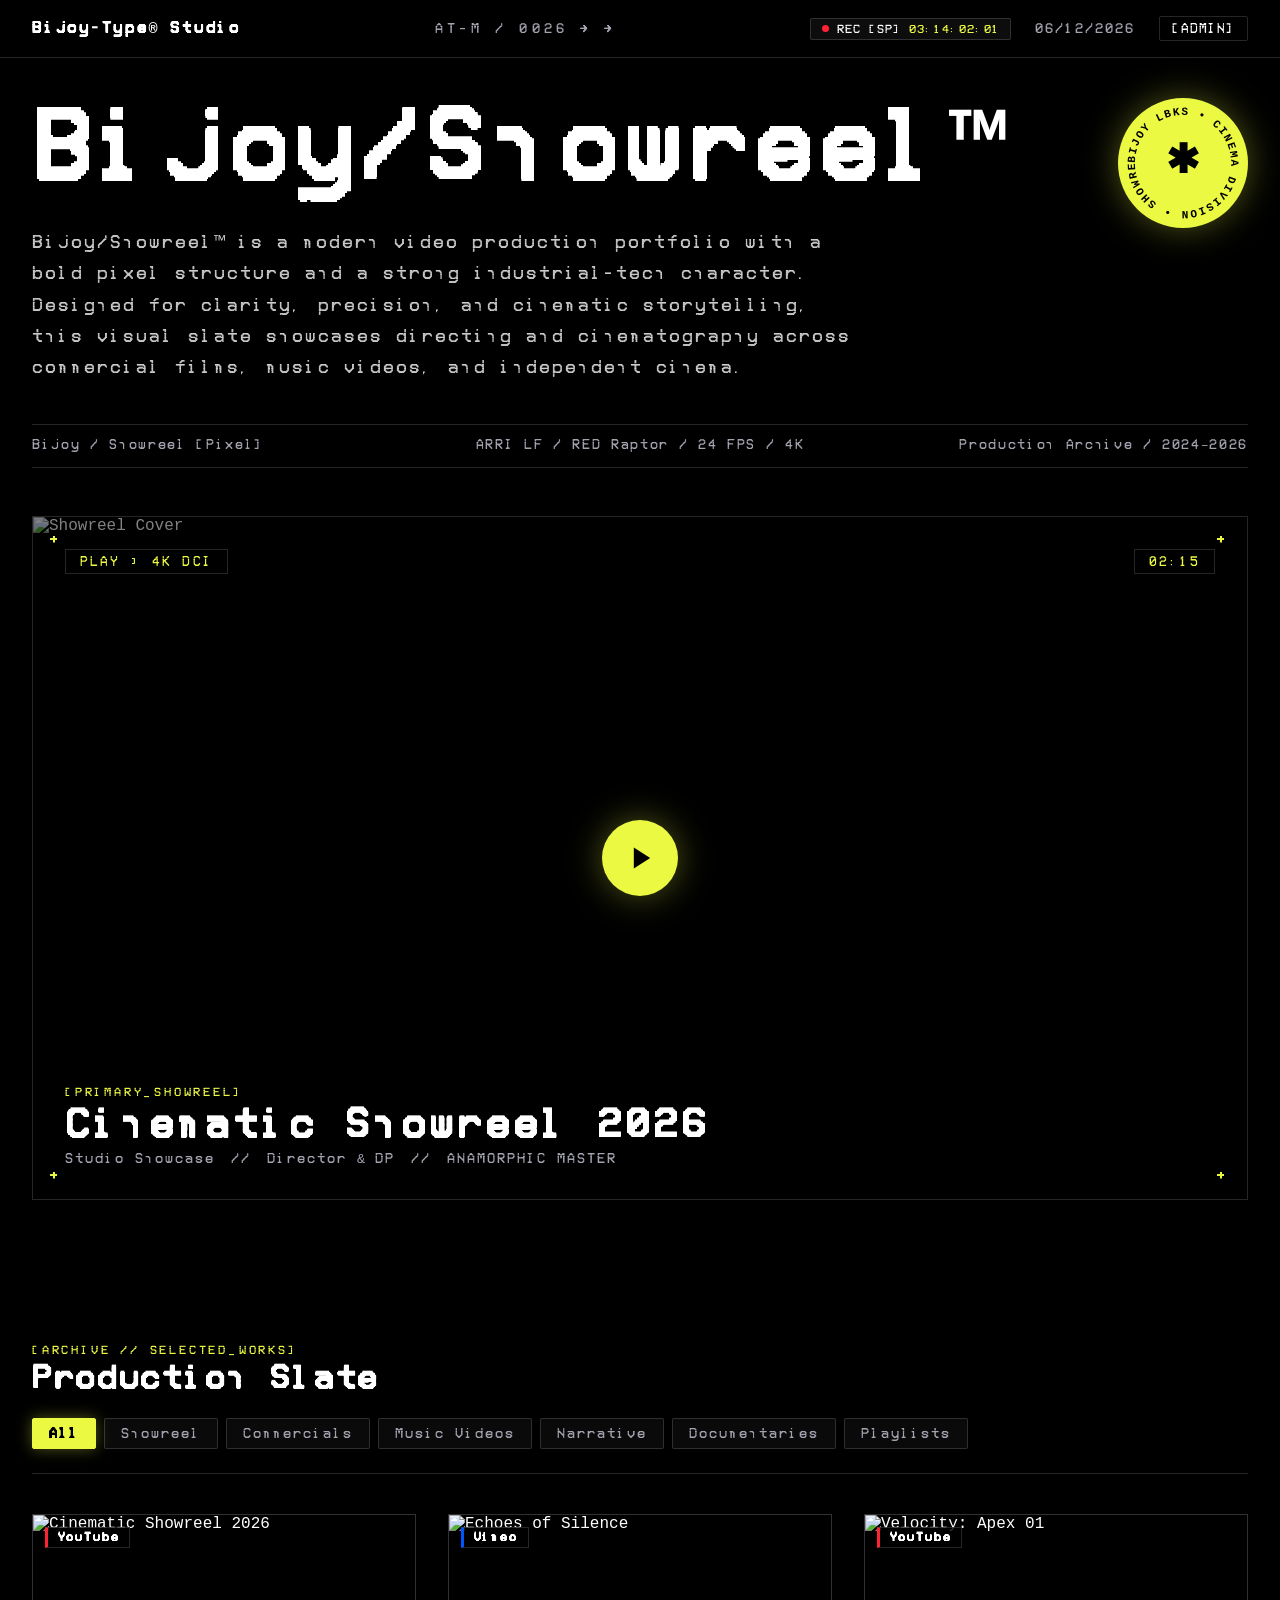
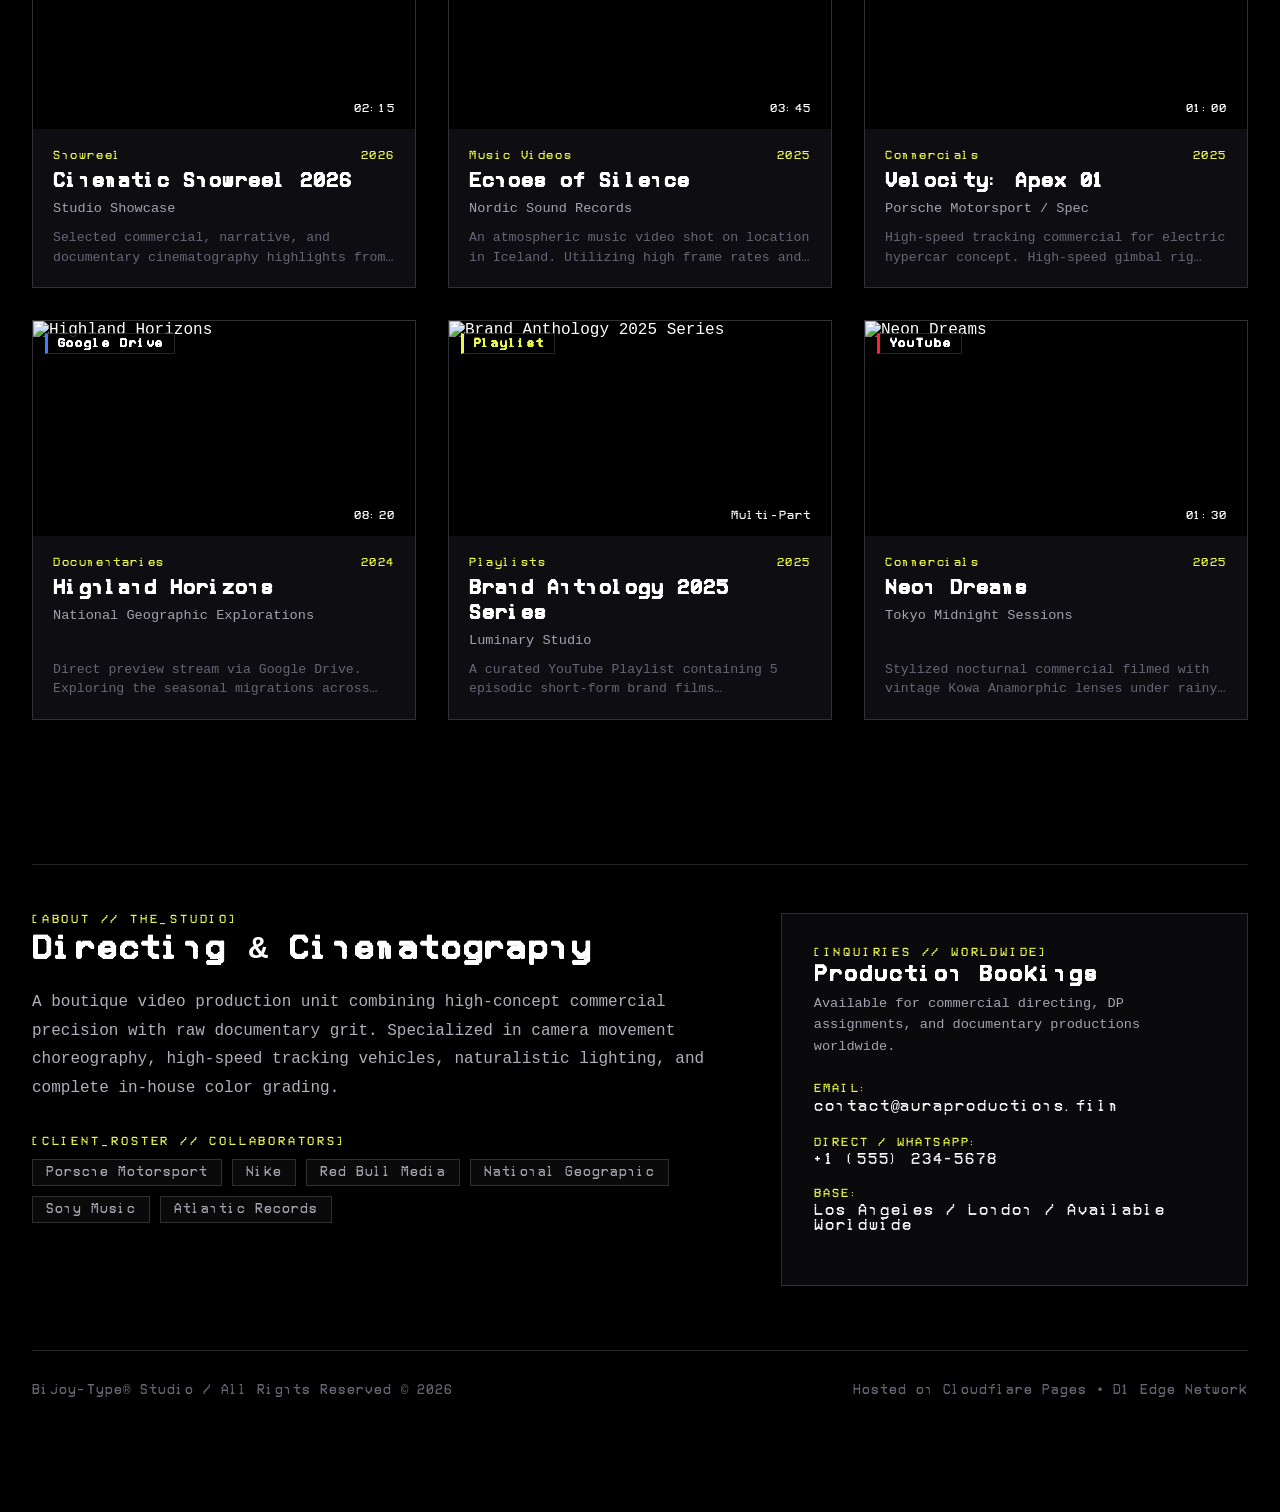
==== commit d6270025: "feat: redesign to Brunea/Mono industrial-tech aesthetic with acid yellow sticker and telemetry" ====
--- a/index.html
+++ b/index.html
@@ -3,175 +3,188 @@
 <head>
   <meta charset="UTF-8">
   <meta name="viewport" content="width=device-width, initial-scale=1.0">
-  <title>AURA CINEMA | Video Production & Showreel</title>
+  <title>BIJOY LBKS | Video Production & Showreel</title>
   <meta name="description" content="Cinematic video production portfolio & showreel. Commercials, music videos, narrative films, and documentaries.">
-  
-  <!-- Google Fonts: Outfit (Display) & Inter (Body) -->
-  <link rel="preconnect" href="https://fonts.googleapis.com">
-  <link rel="preconnect" href="https://fonts.gstatic.com" crossorigin>
-  <link href="https://fonts.googleapis.com/css2?family=Inter:wght@300;400;500;600;700&family=Outfit:wght@500;600;700;800&display=swap" rel="stylesheet">
   
   <link rel="stylesheet" href="./css/style.css">
   <link rel="icon" href="data:image/svg+xml,<svg xmlns=%22http://www.w3.org/2000/svg%22 viewBox=%220 0 100 100%22><text y=%22.9em%22 font-size=%2290%22>🎬</text></svg>">
 </head>
-<body>
-  <div class="ambient-glow"></div>
-
-  <!-- Header & Navigation -->
-  <header class="site-nav">
-    <div class="nav-container">
-      <a href="#" class="brand-logo">
-        <svg width="24" height="24" viewBox="0 0 24 24" fill="none" stroke="currentColor" stroke-width="2">
-          <polygon points="5 3 19 12 5 21 5 3"></polygon>
-        </svg>
-        <div>
-          <span class="brand-text">AURA CINEMA</span>
-          <span class="brand-sub">STUDIO REEL</span>
-        </div>
-      </a>
-
-      <nav>
-        <ul class="nav-links">
-          <li><a href="#showreel" class="nav-link">Showreel</a></li>
-          <li><a href="#work" class="nav-link">Work</a></li>
-          <li><a href="#about" class="nav-link">About</a></li>
-          <li><a href="#contact" class="nav-link">Contact</a></li>
-          <li>
-            <div class="nav-vhs-status">
-              <span class="rec-dot"></span>
-              <span>REC [SP]</span>
-              <span class="vhs-timecode" id="vhsClock">00:00:26:12</span>
-            </div>
-          </li>
-          <li>
-            <a href="admin.html" class="btn-admin-nav">
-              <svg width="14" height="14" viewBox="0 0 24 24" fill="none" stroke="currentColor" stroke-width="2">
-                <path d="M12 20h9"></path>
-                <path d="M16.5 3.5a2.121 2.121 0 0 1 3 3L7 19l-4 1 1-4L16.5 3.5z"></path>
-              </svg>
-              Admin Panel
-            </a>
-          </li>
-        </ul>
-      </nav>
+<body class="industrial-theme">
+
+  <!-- Top Technical Header -->
+  <header class="tech-header">
+    <div class="tech-header-container">
+      <div class="header-left">
+        <a href="#" class="tech-brand">
+          <span class="brand-main">Bijoy-Type® Studio</span>
+        </a>
+      </div>
+
+      <div class="header-center">
+        <span class="tech-meta-tag">AT-M / 0026 &rarr; &rarr;</span>
+      </div>
+
+      <div class="header-right">
+        <div class="live-rec-badge">
+          <span class="rec-dot"></span>
+          <span>REC [SP]</span>
+          <span id="vhsClock" class="tech-clock">00:00:26:12</span>
+        </div>
+        <span class="date-stamp" id="headerDate">01/02/2026</span>
+        <a href="admin.html" class="admin-pill-btn">[ADMIN]</a>
+      </div>
     </div>
   </header>
 
-  <!-- Hero Section with Spotlight Showreel -->
-  <section id="showreel" class="hero-section">
-    <div class="hero-badge">
-      <span class="pulse-dot"></span>
-      2026 Production Slate Live
-    </div>
-    <h1 class="hero-title">Visuals That Resonate.</h1>
-    <p class="hero-subtitle">
-      Directing & cinematography for global brands, record labels, and independent cinema. Shot on ARRI Alexa Mini LF & RED V-Raptor.
-    </p>
-
-    <!-- Hero Featured Showreel Player -->
-    <div id="heroReelContainer" class="showreel-hero-card">
-      <img id="heroPoster" src="" alt="Showreel Cover" class="showreel-poster">
-      <div class="showreel-overlay">
-        <div class="showreel-top">
-          <span class="showreel-badge">Featured Showreel</span>
-          <span id="heroDuration" class="showreel-badge">02:15</span>
-        </div>
-        <div class="play-button-large">
-          <svg width="34" height="34" viewBox="0 0 24 24" fill="currentColor">
-            <polygon points="5 3 19 12 5 21 5 3"></polygon>
-          </svg>
-        </div>
-        <div class="showreel-bottom">
-          <h2 id="heroTitle" class="showreel-title">Official Cinematic Showreel</h2>
-          <div class="showreel-meta">
-            <span id="heroClient">Studio Showcase</span>
-            <span>•</span>
-            <span id="heroRole">Director & DP</span>
-            <span>•</span>
-            <span>4K Anamorphic</span>
-          </div>
-        </div>
-      </div>
-    </div>
-  </section>
-
-  <!-- Work Showcase / Filter & Grid -->
-  <section id="work" class="portfolio-section">
-    <div class="section-header">
-      <div>
-        <h2 class="section-title">Selected Works</h2>
-        <p class="section-subtitle">Commercials, Music Videos, Documentaries & Playlists</p>
-      </div>
-
-      <!-- Category Filter Tabs -->
-      <div class="filter-tabs" id="filterTabs">
-        <!-- Rendered dynamically -->
-      </div>
-    </div>
-
-    <!-- Video Grid -->
-    <div class="video-grid" id="videoGrid">
-      <!-- Video cards dynamically rendered -->
-    </div>
-  </section>
-
-  <!-- About / Equipment / Studio Specs -->
-  <section id="about" class="about-section">
-    <div class="about-grid">
-      <div>
-        <h2 class="section-title" style="margin-bottom: 1.5rem;">The Studio</h2>
-        <p class="about-bio">
-          AURA CINEMA is a boutique video production unit specializing in cinematic visual storytelling. We bridge the gap between high-concept commercial narratives and raw documentary authenticity. From concept development, storyboarding, and drone cinematography to color grading in DaVinci Resolve.
-        </p>
-
-        <div class="client-list-title">Selected Clients & Collaborators</div>
-        <div class="client-badges">
-          <span class="client-pill">Porsche</span>
-          <span class="client-pill">Nike</span>
-          <span class="client-pill">Red Bull Media</span>
-          <span class="client-pill">National Geographic</span>
-          <span class="client-pill">Sony Music</span>
-          <span class="client-pill">Atlantic Records</span>
-          <span class="client-pill">Vogue</span>
-        </div>
-      </div>
-
-      <div class="contact-card" id="contact">
-        <h3 style="font-family: var(--font-display); font-size: 1.3rem;">Get in Touch</h3>
-        <p style="color: var(--text-secondary); font-size: 0.9rem;">
-          Currently booking commercial and narrative productions for Q3/Q4. Worldwide availability.
-        </p>
+  <main class="page-container">
+    <!-- Hero Header Block (Matching Reference Image) -->
+    <section class="reference-hero-section">
+      <div class="hero-top-row">
+        <div class="hero-title-wrapper">
+          <h1 class="hero-pixel-title">Bijoy/Showreel™</h1>
+          <p class="hero-industrial-desc">
+            Bijoy/Showreel™ is a modern video production portfolio with a bold pixel structure and a strong industrial-tech character. Designed for clarity, precision, and cinematic storytelling, this visual slate showcases directing and cinematography across commercial films, music videos, and independent cinema.
+          </p>
+        </div>
+
+        <!-- Rotating Acid Yellow Sticker Badge (Matches Reference) -->
+        <div class="acid-sticker-wrapper">
+          <div class="acid-sticker-badge">
+            <svg viewBox="0 0 100 100" class="rotating-badge-svg">
+              <path id="stickerCircle" d="M 50, 50 m -37, 0 a 37,37 0 1,1 74,0 a 37,37 0 1,1 -74,0" fill="none" />
+              <text font-size="8.5" fill="#000" font-weight="bold" letter-spacing="1.2">
+                <textPath href="#stickerCircle">BIJOY LBKS • CINEMA DIVISION • SHOWREEL 2026 •</textPath>
+              </text>
+            </svg>
+            <div class="sticker-asterisk">✱</div>
+          </div>
+        </div>
+      </div>
+
+      <!-- Technical Metadata Columns (Reference Footer Style) -->
+      <div class="tech-spec-bar">
+        <div class="spec-col">Bijoy / Showreel [Pixel]</div>
+        <div class="spec-col text-center">ARRI LF / RED Raptor / 24 FPS / 4K</div>
+        <div class="spec-col text-right">Production Archive / 2024–2026</div>
+      </div>
+
+      <!-- Main Hero Spotlight Showreel Player with Corner Crosshairs -->
+      <div id="heroReelContainer" class="hero-viewfinder-card">
+        <div class="corner-crosshair top-left">+</div>
+        <div class="corner-crosshair top-right">+</div>
+        <div class="corner-crosshair bottom-left">+</div>
+        <div class="corner-crosshair bottom-right">+</div>
+
+        <img id="heroPoster" src="" alt="Showreel Cover" class="viewfinder-poster">
         
-        <div class="contact-item">
-          <span class="contact-label">Inquiries & Bookings</span>
-          <a href="mailto:contact@auraproductions.film" class="contact-value">contact@auraproductions.film</a>
-        </div>
-
-        <div class="contact-item">
-          <span class="contact-label">Direct Line / WhatsApp</span>
-          <a href="tel:+15552345678" class="contact-value">+1 (555) 234-5678</a>
-        </div>
-
-        <div class="contact-item">
-          <span class="contact-label">Studio Base</span>
-          <span class="contact-value">Los Angeles, CA / Available Worldwide</span>
-        </div>
-      </div>
-    </div>
-
-    <div class="footer-bottom">
-      <p>&copy; 2026 AURA CINEMA. All rights reserved. Powered by Cloudflare Pages & D1.</p>
-    </div>
-  </section>
+        <div class="viewfinder-overlay">
+          <div class="overlay-top-telemetry">
+            <span class="telemetry-pill">PLAY &gt; 4K DCI</span>
+            <span id="heroDuration" class="telemetry-pill">02:15</span>
+          </div>
+
+          <div class="center-play-trigger">
+            <div class="pixel-play-btn">
+              <svg width="28" height="28" viewBox="0 0 24 24" fill="currentColor">
+                <polygon points="5 3 19 12 5 21 5 3"></polygon>
+              </svg>
+            </div>
+          </div>
+
+          <div class="overlay-bottom-telemetry">
+            <div>
+              <div class="telemetry-label">[PRIMARY_SHOWREEL]</div>
+              <h2 id="heroTitle" class="viewfinder-title">Official Cinematic Showreel</h2>
+              <div class="viewfinder-meta">
+                <span id="heroClient">Studio Showcase</span>
+                <span>//</span>
+                <span id="heroRole">Director &amp; DP</span>
+                <span>//</span>
+                <span>ANAMORPHIC MASTER</span>
+              </div>
+            </div>
+          </div>
+        </div>
+      </div>
+    </section>
+
+    <!-- Work Showcase / Filter & Grid -->
+    <section id="work" class="portfolio-section">
+      <div class="section-technical-header">
+        <div>
+          <div class="sub-label">[ARCHIVE // SELECTED_WORKS]</div>
+          <h2 class="tech-section-title">Production Slate</h2>
+        </div>
+
+        <!-- Category Filter Tabs -->
+        <div class="tech-filter-tabs" id="filterTabs">
+          <!-- Rendered dynamically -->
+        </div>
+      </div>
+
+      <!-- Video Grid -->
+      <div class="video-grid" id="videoGrid">
+        <!-- Video cards dynamically rendered -->
+      </div>
+    </section>
+
+    <!-- Studio / Contact Section -->
+    <section id="about" class="about-section">
+      <div class="about-technical-grid">
+        <div class="studio-profile-box">
+          <div class="sub-label">[ABOUT // THE_STUDIO]</div>
+          <h2 class="tech-section-title" style="margin-bottom: 1.25rem;">Directing &amp; Cinematography</h2>
+          <p class="about-tech-bio">
+            A boutique video production unit combining high-concept commercial precision with raw documentary grit. Specialized in camera movement choreography, high-speed tracking vehicles, naturalistic lighting, and complete in-house color grading.
+          </p>
+
+          <div class="sub-label" style="margin-top: 2rem; margin-bottom: 0.75rem;">[CLIENT_ROSTER // COLLABORATORS]</div>
+          <div class="client-tech-list">
+            <span class="client-tag">Porsche Motorsport</span>
+            <span class="client-tag">Nike</span>
+            <span class="client-tag">Red Bull Media</span>
+            <span class="client-tag">National Geographic</span>
+            <span class="client-tag">Sony Music</span>
+            <span class="client-tag">Atlantic Records</span>
+          </div>
+        </div>
+
+        <div class="contact-technical-card" id="contact">
+          <div class="sub-label">[INQUIRIES // WORLDWIDE]</div>
+          <h3 class="contact-box-title">Production Bookings</h3>
+          <p style="color: var(--text-secondary); font-size: 0.85rem; line-height: 1.6; margin-bottom: 1.5rem;">
+            Available for commercial directing, DP assignments, and documentary productions worldwide.
+          </p>
+          
+          <div class="contact-row">
+            <span class="contact-key">EMAIL:</span>
+            <a href="mailto:contact@auraproductions.film" class="contact-val">contact@auraproductions.film</a>
+          </div>
+
+          <div class="contact-row">
+            <span class="contact-key">DIRECT / WHATSAPP:</span>
+            <a href="tel:+15552345678" class="contact-val">+1 (555) 234-5678</a>
+          </div>
+
+          <div class="contact-row">
+            <span class="contact-key">BASE:</span>
+            <span class="contact-val">Los Angeles / London / Available Worldwide</span>
+          </div>
+        </div>
+      </div>
+
+      <footer class="tech-footer">
+        <div class="footer-left">Bijoy-Type® Studio / All Rights Reserved &copy; 2026</div>
+        <div class="footer-right">Hosted on Cloudflare Pages &bull; D1 Edge Network</div>
+      </footer>
+    </section>
+  </main>
 
   <!-- Cinema Lightbox Modal -->
   <div id="cinemaModal" class="cinema-modal">
     <div class="modal-container">
       <button id="modalCloseBtn" class="modal-close-btn" aria-label="Close modal">
-        <svg width="20" height="20" viewBox="0 0 24 24" fill="none" stroke="currentColor" stroke-width="2">
-          <line x1="18" y1="6" x2="6" y2="18"></line>
-          <line x1="6" y1="6" x2="18" y2="18"></line>
-        </svg>
+        &times;
       </button>
 
       <div class="modal-player-wrapper">
@@ -185,8 +198,8 @@
             <div id="modalClient" class="modal-client">Client / Brand</div>
           </div>
           <div class="modal-tags">
-            <span id="modalCategory" class="client-pill">Commercials</span>
-            <span id="modalYear" class="client-pill">2025</span>
+            <span id="modalCategory" class="client-tag">Commercials</span>
+            <span id="modalYear" class="client-tag">2025</span>
           </div>
         </div>
         <p id="modalDesc" class="modal-desc">Project synopsis and cinematography description.</p>
--- a/css/style.css
+++ b/css/style.css
@@ -1,6 +1,6 @@
 /* ==========================================================================
-   AURA CINEMA - VHS / MONO SHOWREEL & PORTFOLIO STYLES
-   Retro-Modern VHS Camcorder Aesthetic with Monospace Pixel Typography
+   BRUNEA / MONO INDUSTRIAL-TECH SHOWREEL STYLES
+   Inspired by Any-Type® Foundry, Airport Signage & Retro Electronic Displays
    ========================================================================== */
 
 @font-face {
@@ -13,36 +13,29 @@
 }
 
 :root {
-  --bg-primary: #06060a;
-  --bg-surface: #0d0d14;
-  --bg-card: rgba(15, 15, 24, 0.85);
-  --bg-card-hover: rgba(22, 22, 36, 0.95);
-  --border-subtle: rgba(255, 255, 255, 0.12);
-  --border-highlight: rgba(0, 50, 255, 0.5);
+  --bg-primary: #000000;
+  --bg-surface: #0a0a0c;
+  --bg-card: #0d0d12;
+  --bg-card-hover: #14141c;
   
-  --accent-blue: #0033ff;
-  --accent-blue-glow: rgba(0, 51, 255, 0.4);
-  --accent-gold: #f59e0b;
-  --accent-gold-glow: rgba(245, 158, 11, 0.3);
-  --rec-red: #ff2233;
+  --border-subtle: rgba(255, 255, 255, 0.15);
+  --border-strong: rgba(255, 255, 255, 0.3);
+  
+  /* Reference Electric Acid Lime/Yellow from Badge */
+  --accent-yellow: #ecf943;
+  --accent-yellow-glow: rgba(236, 249, 67, 0.35);
   
   --text-primary: #ffffff;
-  --text-secondary: #9cb0d4;
-  --text-muted: #5e6f8f;
+  --text-secondary: #a3a3b0;
+  --text-muted: #666675;
 
   --badge-yt: #ef4444;
   --badge-vimeo: #0055ff;
   --badge-gdrive: #3b82f6;
-  --badge-playlist: #f59e0b;
-
-  --radius-sm: 4px;
-  --radius-md: 8px;
-  --radius-lg: 12px;
-  --radius-full: 9999px;
-
-  --font-vhs: 'VHS Mono', 'Courier New', monospace;
-  --font-display: 'VHS Mono', 'Courier New', monospace;
-  --font-body: -apple-system, BlinkMacSystemFont, 'Inter', sans-serif;
+  --badge-playlist: #ecf943;
+
+  --font-mono: 'VHS Mono', 'Courier New', monospace;
+  --font-body: -apple-system, BlinkMacSystemFont, 'Inter', 'Segoe UI', monospace;
 }
 
 * {
@@ -60,361 +53,385 @@
 }
 
 body {
+  background: #000000;
+  color: #ffffff;
+  min-height: 100vh;
   overflow-x: hidden;
-  min-height: 100vh;
-  position: relative;
-  background: radial-gradient(circle at 50% 0%, #151522 0%, #070709 70%);
-}
-
-/* Ambient glow accents */
-.ambient-glow {
-  position: absolute;
-  top: -100px;
-  left: 50%;
-  transform: translateX(-50%);
-  width: 900px;
-  height: 500px;
-  background: radial-gradient(circle, rgba(245, 158, 11, 0.12) 0%, rgba(20, 15, 30, 0.05) 50%, transparent 80%);
-  filter: blur(80px);
-  pointer-events: none;
-  z-index: 0;
 }
 
 /* ==========================================================================
-   NAVIGATION
+   TECHNICAL HEADER (Matching Reference Top Bar)
    ========================================================================== */
-.site-nav {
+.tech-header {
   position: sticky;
   top: 0;
   z-index: 50;
-  backdrop-filter: blur(20px);
-  -webkit-backdrop-filter: blur(20px);
-  background: rgba(7, 7, 9, 0.75);
+  background: rgba(0, 0, 0, 0.9);
+  backdrop-filter: blur(12px);
+  -webkit-backdrop-filter: blur(12px);
   border-bottom: 1px solid var(--border-subtle);
-  transition: all 0.3s ease;
-}
-
-.nav-container {
+  padding: 1rem 2rem;
+}
+
+.tech-header-container {
   max-width: 1400px;
   margin: 0 auto;
-  padding: 1.25rem 2rem;
   display: flex;
   align-items: center;
   justify-content: space-between;
-}
-
-.brand-logo {
-  display: flex;
-  align-items: center;
-  gap: 0.75rem;
+  gap: 1.5rem;
+}
+
+.tech-brand {
   text-decoration: none;
-  color: var(--text-primary);
-}
-
-.brand-logo svg {
-  color: var(--accent-gold);
-}
-
-.brand-text {
-  font-family: var(--font-display);
-  font-weight: 700;
-  font-size: 1.25rem;
+  color: #fff;
+  font-family: var(--font-mono);
+  font-size: 0.95rem;
+  letter-spacing: 0.05em;
+  font-weight: bold;
+}
+
+.tech-meta-tag {
+  font-family: var(--font-mono);
+  font-size: 0.85rem;
+  color: var(--text-secondary);
   letter-spacing: 0.15em;
-  text-transform: uppercase;
-}
-
-.brand-sub {
-  font-size: 0.7rem;
-  color: var(--accent-gold);
-  letter-spacing: 0.25em;
-  text-transform: uppercase;
-  display: block;
-}
-
-.nav-links {
-  display: flex;
-  align-items: center;
-  gap: 2rem;
-  list-style: none;
-}
-
-/* VHS OSD & Status Indicators */
-.nav-vhs-status {
-  display: inline-flex;
-  align-items: center;
-  gap: 0.65rem;
-  padding: 0.35rem 0.85rem;
-  background: rgba(0, 0, 0, 0.6);
-  border: 1px solid var(--border-subtle);
-  border-radius: var(--radius-sm);
-  font-family: var(--font-vhs);
+}
+
+.header-right {
+  display: flex;
+  align-items: center;
+  gap: 1.5rem;
+  font-family: var(--font-mono);
+  font-size: 0.85rem;
+}
+
+.live-rec-badge {
+  display: flex;
+  align-items: center;
+  gap: 0.5rem;
+  background: rgba(255, 255, 255, 0.05);
+  border: 1px solid var(--border-subtle);
+  padding: 0.25rem 0.65rem;
+  border-radius: 2px;
+  font-size: 0.75rem;
+}
+
+.rec-dot {
+  width: 7px;
+  height: 7px;
+  border-radius: 50%;
+  background: #ff2233;
+  animation: recPulse 1.2s infinite;
+}
+
+@keyframes recPulse {
+  0% { opacity: 0.2; }
+  50% { opacity: 1; }
+  100% { opacity: 0.2; }
+}
+
+.tech-clock {
+  color: var(--accent-yellow);
+  font-variant-numeric: tabular-nums;
+}
+
+.date-stamp {
+  color: var(--text-secondary);
+}
+
+.admin-pill-btn {
+  color: #fff;
+  text-decoration: none;
+  border: 1px solid var(--border-subtle);
+  padding: 0.35rem 0.75rem;
+  border-radius: 2px;
+  transition: all 0.2s ease;
   font-size: 0.8rem;
-  letter-spacing: 0.1em;
-}
-
-.rec-dot {
-  width: 8px;
-  height: 8px;
-  border-radius: 50%;
-  background: var(--rec-red);
-  box-shadow: 0 0 8px var(--rec-red);
-  animation: recBlink 1s infinite alternate;
-}
-
-@keyframes recBlink {
-  0% { opacity: 0.2; }
-  100% { opacity: 1; }
-}
-
-.vhs-timecode {
-  color: #38bdf8;
-  font-variant-numeric: tabular-nums;
-}
-
-.nav-link {
-  color: var(--text-secondary);
-  text-decoration: none;
-  font-size: 0.9rem;
-  font-weight: 500;
-  letter-spacing: 0.05em;
-  transition: color 0.2s ease;
-  position: relative;
-}
-
-.nav-link:hover, .nav-link.active {
-  color: var(--text-primary);
-}
-
-.btn-admin-nav {
-  display: inline-flex;
-  align-items: center;
-  gap: 0.5rem;
-  padding: 0.5rem 1rem;
-  border-radius: var(--radius-full);
-  background: rgba(255, 255, 255, 0.05);
-  border: 1px solid var(--border-subtle);
-  color: var(--text-secondary);
-  text-decoration: none;
-  font-size: 0.85rem;
-  font-weight: 500;
-  transition: all 0.25s ease;
-}
-
-.btn-admin-nav:hover {
-  background: rgba(245, 158, 11, 0.15);
-  border-color: var(--accent-gold);
-  color: var(--accent-gold);
+}
+
+.admin-pill-btn:hover {
+  background: var(--accent-yellow);
+  color: #000;
+  border-color: var(--accent-yellow);
+  font-weight: bold;
 }
 
 /* ==========================================================================
-   HERO SHOWREEL SECTION
+   HERO BLOCK (Exact match to Reference Specimen Layout)
    ========================================================================== */
-.hero-section {
-  position: relative;
-  z-index: 1;
-  padding: 4rem 2rem 5rem;
+.page-container {
   max-width: 1400px;
   margin: 0 auto;
-  text-align: center;
-}
-
-.hero-badge {
-  display: inline-flex;
-  align-items: center;
-  gap: 0.5rem;
-  padding: 0.4rem 1rem;
-  border-radius: var(--radius-full);
-  background: rgba(245, 158, 11, 0.1);
-  border: 1px solid rgba(245, 158, 11, 0.3);
-  color: var(--accent-gold);
-  font-size: 0.75rem;
-  font-weight: 600;
-  letter-spacing: 0.2em;
-  text-transform: uppercase;
-  margin-bottom: 1.5rem;
-}
-
-.pulse-dot {
-  width: 8px;
-  height: 8px;
+  padding: 2.5rem 2rem 5rem;
+}
+
+.reference-hero-section {
+  position: relative;
+  margin-bottom: 5rem;
+}
+
+.hero-top-row {
+  display: flex;
+  justify-content: space-between;
+  align-items: flex-start;
+  gap: 3rem;
+  margin-bottom: 2.5rem;
+  position: relative;
+}
+
+.hero-title-wrapper {
+  max-width: 920px;
+}
+
+.hero-pixel-title {
+  font-family: var(--font-mono);
+  font-size: clamp(3rem, 7.5vw, 6.2rem);
+  font-weight: 700;
+  letter-spacing: -0.02em;
+  line-height: 1.05;
+  color: #ffffff;
+  margin-bottom: 1.75rem;
+}
+
+.hero-industrial-desc {
+  font-family: var(--font-mono);
+  font-size: clamp(0.95rem, 1.4vw, 1.15rem);
+  color: #cccccc;
+  line-height: 1.75;
+  max-width: 820px;
+}
+
+/* Rotating Acid Yellow Sticker Badge */
+.acid-sticker-wrapper {
+  flex-shrink: 0;
+  position: sticky;
+  top: 6rem;
+}
+
+.acid-sticker-badge {
+  width: 130px;
+  height: 130px;
   border-radius: 50%;
-  background-color: var(--accent-gold);
-  box-shadow: 0 0 10px var(--accent-gold);
-  animation: pulse 2s infinite;
-}
-
-@keyframes pulse {
-  0% { transform: scale(0.95); opacity: 0.7; }
-  50% { transform: scale(1.3); opacity: 1; }
-  100% { transform: scale(0.95); opacity: 0.7; }
-}
-
-.hero-title {
-  font-family: var(--font-display);
-  font-size: clamp(2.5rem, 6vw, 4.8rem);
-  font-weight: 800;
-  letter-spacing: -0.02em;
-  line-height: 1.1;
-  margin-bottom: 1.25rem;
-  background: linear-gradient(180deg, #ffffff 40%, #94a3b8 100%);
-  -webkit-background-clip: text;
-  -webkit-text-fill-color: transparent;
-}
-
-.hero-subtitle {
-  font-size: clamp(1rem, 1.8vw, 1.25rem);
+  background: var(--accent-yellow);
+  position: relative;
+  display: flex;
+  align-items: center;
+  justify-content: center;
+  box-shadow: 0 0 35px var(--accent-yellow-glow);
+  cursor: pointer;
+  transition: transform 0.3s cubic-bezier(0.175, 0.885, 0.32, 1.275);
+}
+
+.acid-sticker-badge:hover {
+  transform: scale(1.08) rotate(15deg);
+}
+
+.rotating-badge-svg {
+  position: absolute;
+  inset: 0;
+  width: 100%;
+  height: 100%;
+  animation: rotateBadge 16s linear infinite;
+}
+
+@keyframes rotateBadge {
+  from { transform: rotate(0deg); }
+  to { transform: rotate(360deg); }
+}
+
+.sticker-asterisk {
+  font-size: 2.5rem;
+  color: #000;
+  line-height: 1;
+  font-weight: 900;
+  user-select: none;
+}
+
+/* Reference Footer Spec Bar */
+.tech-spec-bar {
+  display: grid;
+  grid-template-columns: 1fr 1fr 1fr;
+  border-top: 1px solid var(--border-subtle);
+  border-bottom: 1px solid var(--border-subtle);
+  padding: 0.85rem 0;
+  margin-bottom: 3rem;
+  font-family: var(--font-mono);
+  font-size: 0.825rem;
   color: var(--text-secondary);
-  max-width: 720px;
-  margin: 0 auto 3rem;
-  line-height: 1.6;
-}
-
-/* Featured Showreel Player Container */
-.showreel-hero-card {
+  letter-spacing: 0.05em;
+}
+
+.text-center { text-align: center; }
+.text-right { text-align: right; }
+
+@media (max-width: 768px) {
+  .hero-top-row {
+    flex-direction: column-reverse;
+  }
+  .tech-spec-bar {
+    grid-template-columns: 1fr;
+    gap: 0.5rem;
+    text-align: left;
+  }
+  .text-center, .text-right { text-align: left; }
+}
+
+/* ==========================================================================
+   HERO VIEWFINDER CARD (With Corner Crosshairs)
+   ========================================================================== */
+.hero-viewfinder-card {
   position: relative;
-  max-width: 1100px;
-  margin: 0 auto;
-  border-radius: var(--radius-lg);
+  width: 100%;
+  aspect-ratio: 16 / 9;
+  background: #000;
+  border: 1px solid var(--border-subtle);
   overflow: hidden;
-  box-shadow: 0 25px 60px -15px rgba(0, 0, 0, 0.8), 0 0 50px -10px var(--accent-gold-glow);
-  border: 1px solid rgba(245, 158, 11, 0.25);
-  background: #000;
-  aspect-ratio: 16 / 9;
   cursor: pointer;
-  group: "";
-}
-
-.showreel-poster {
+  box-shadow: 0 20px 50px rgba(0, 0, 0, 0.9);
+}
+
+.corner-crosshair {
+  position: absolute;
+  z-index: 10;
+  font-family: var(--font-mono);
+  font-size: 1.4rem;
+  color: var(--accent-yellow);
+  line-height: 1;
+  pointer-events: none;
+}
+
+.corner-crosshair.top-left { top: 12px; left: 16px; }
+.corner-crosshair.top-right { top: 12px; right: 16px; }
+.corner-crosshair.bottom-left { bottom: 12px; left: 16px; }
+.corner-crosshair.bottom-right { bottom: 12px; right: 16px; }
+
+.viewfinder-poster {
   width: 100%;
   height: 100%;
   object-fit: cover;
-  transition: transform 0.6s cubic-bezier(0.16, 1, 0.3, 1), opacity 0.3s ease;
-}
-
-.showreel-hero-card:hover .showreel-poster {
-  transform: scale(1.03);
-}
-
-.showreel-overlay {
+  opacity: 0.85;
+  transition: transform 0.5s cubic-bezier(0.16, 1, 0.3, 1), opacity 0.3s ease;
+}
+
+.hero-viewfinder-card:hover .viewfinder-poster {
+  transform: scale(1.02);
+  opacity: 1;
+}
+
+.viewfinder-overlay {
   position: absolute;
   inset: 0;
-  background: linear-gradient(180deg, rgba(0,0,0,0.1) 0%, rgba(0,0,0,0.7) 100%);
+  background: linear-gradient(180deg, rgba(0,0,0,0.4) 0%, rgba(0,0,0,0.85) 100%);
   display: flex;
   flex-direction: column;
   justify-content: space-between;
   padding: 2rem;
-  transition: background 0.3s ease;
-}
-
-.showreel-hero-card:hover .showreel-overlay {
-  background: linear-gradient(180deg, rgba(0,0,0,0.2) 0%, rgba(0,0,0,0.85) 100%);
-}
-
-.showreel-top {
+}
+
+.overlay-top-telemetry {
   display: flex;
   justify-content: space-between;
   align-items: center;
 }
 
-.showreel-badge {
-  background: rgba(0, 0, 0, 0.65);
-  backdrop-filter: blur(10px);
-  border: 1px solid var(--border-subtle);
-  padding: 0.4rem 0.9rem;
-  border-radius: var(--radius-full);
-  font-size: 0.75rem;
-  font-weight: 600;
+.telemetry-pill {
+  font-family: var(--font-mono);
+  font-size: 0.8rem;
+  background: rgba(0, 0, 0, 0.7);
+  border: 1px solid var(--border-subtle);
+  color: var(--accent-yellow);
+  padding: 0.35rem 0.85rem;
   letter-spacing: 0.1em;
-  text-transform: uppercase;
-}
-
-.play-button-large {
+}
+
+.center-play-trigger {
   position: absolute;
   top: 50%;
   left: 50%;
   transform: translate(-50%, -50%);
-  width: 90px;
-  height: 90px;
+}
+
+.pixel-play-btn {
+  width: 76px;
+  height: 76px;
   border-radius: 50%;
-  background: rgba(245, 158, 11, 0.9);
+  background: var(--accent-yellow);
   color: #000;
   display: flex;
   align-items: center;
   justify-content: center;
-  transition: all 0.35s cubic-bezier(0.175, 0.885, 0.32, 1.275);
-  box-shadow: 0 0 35px rgba(245, 158, 11, 0.6);
-}
-
-.showreel-hero-card:hover .play-button-large {
-  transform: translate(-50%, -50%) scale(1.15);
+  box-shadow: 0 0 35px var(--accent-yellow-glow);
+  transition: all 0.3s cubic-bezier(0.175, 0.885, 0.32, 1.275);
+}
+
+.hero-viewfinder-card:hover .pixel-play-btn {
+  transform: scale(1.15);
   background: #ffffff;
-  box-shadow: 0 0 50px rgba(255, 255, 255, 0.8);
-}
-
-.play-button-large svg {
+}
+
+.pixel-play-btn svg {
   margin-left: 4px;
 }
 
-.showreel-bottom {
-  text-align: left;
-}
-
-.showreel-title {
-  font-family: var(--font-display);
-  font-size: clamp(1.5rem, 3vw, 2.25rem);
+.telemetry-label {
+  font-family: var(--font-mono);
+  font-size: 0.75rem;
+  color: var(--accent-yellow);
+  letter-spacing: 0.15em;
+  margin-bottom: 0.35rem;
+}
+
+.viewfinder-title {
+  font-family: var(--font-mono);
+  font-size: clamp(1.5rem, 3.5vw, 2.5rem);
   font-weight: 700;
-  color: #ffffff;
+  color: #fff;
   margin-bottom: 0.5rem;
 }
 
-.showreel-meta {
-  display: flex;
-  gap: 1.5rem;
+.viewfinder-meta {
+  font-family: var(--font-mono);
+  font-size: 0.85rem;
   color: var(--text-secondary);
-  font-size: 0.9rem;
+  display: flex;
+  gap: 1rem;
 }
 
 /* ==========================================================================
    PORTFOLIO FILTER & GRID
    ========================================================================== */
 .portfolio-section {
-  position: relative;
-  z-index: 1;
-  padding: 2rem 2rem 6rem;
-  max-width: 1400px;
-  margin: 0 auto;
-}
-
-.section-header {
-  display: flex;
-  flex-direction: column;
+  padding: 4rem 0;
+}
+
+.section-technical-header {
+  display: flex;
+  justify-content: space-between;
+  align-items: flex-end;
+  flex-wrap: wrap;
   gap: 1.5rem;
-  margin-bottom: 3rem;
-}
-
-@media (min-width: 768px) {
-  .section-header {
-    flex-direction: row;
-    justify-content: space-between;
-    align-items: flex-end;
-  }
-}
-
-.section-title {
-  font-family: var(--font-display);
+  margin-bottom: 2.5rem;
+  border-bottom: 1px solid var(--border-subtle);
+  padding-bottom: 1.5rem;
+}
+
+.sub-label {
+  font-family: var(--font-mono);
+  font-size: 0.75rem;
+  color: var(--accent-yellow);
+  letter-spacing: 0.15em;
+  margin-bottom: 0.35rem;
+}
+
+.tech-section-title {
+  font-family: var(--font-mono);
   font-size: 2rem;
   font-weight: 700;
   letter-spacing: -0.01em;
 }
 
-.section-subtitle {
-  color: var(--text-secondary);
-  font-size: 0.95rem;
-  margin-top: 0.25rem;
-}
-
-/* Category Filter Tabs */
-.filter-tabs {
+.tech-filter-tabs {
   display: flex;
   gap: 0.5rem;
   flex-wrap: wrap;
@@ -424,26 +441,25 @@
   background: rgba(255, 255, 255, 0.04);
   border: 1px solid var(--border-subtle);
   color: var(--text-secondary);
-  padding: 0.55rem 1.15rem;
-  border-radius: var(--radius-full);
+  font-family: var(--font-mono);
   font-size: 0.85rem;
-  font-weight: 500;
+  padding: 0.5rem 1rem;
   cursor: pointer;
   transition: all 0.2s ease;
+  border-radius: 2px;
 }
 
 .filter-btn:hover {
-  background: rgba(255, 255, 255, 0.08);
-  color: var(--text-primary);
-  border-color: rgba(255, 255, 255, 0.2);
+  background: rgba(255, 255, 255, 0.1);
+  color: #fff;
 }
 
 .filter-btn.active {
-  background: var(--accent-gold);
+  background: var(--accent-yellow);
   color: #000;
-  font-weight: 600;
-  border-color: var(--accent-gold);
-  box-shadow: 0 0 18px var(--accent-gold-glow);
+  font-weight: bold;
+  border-color: var(--accent-yellow);
+  box-shadow: 0 0 15px var(--accent-yellow-glow);
 }
 
 /* Video Grid */
@@ -465,24 +481,21 @@
   }
 }
 
-/* Video Card */
+/* Video Card (Industrial Tech Style) */
 .video-card {
   background: var(--bg-card);
-  backdrop-filter: blur(12px);
-  -webkit-backdrop-filter: blur(12px);
-  border: 1px solid var(--border-subtle);
-  border-radius: var(--radius-md);
+  border: 1px solid var(--border-subtle);
   overflow: hidden;
-  transition: transform 0.35s cubic-bezier(0.16, 1, 0.3, 1), border-color 0.35s ease, box-shadow 0.35s ease;
+  transition: all 0.3s ease;
   cursor: pointer;
   display: flex;
   flex-direction: column;
 }
 
 .video-card:hover {
-  transform: translateY(-6px);
-  border-color: var(--border-highlight);
-  box-shadow: 0 15px 35px -10px rgba(0, 0, 0, 0.7), 0 0 25px -5px var(--accent-gold-glow);
+  border-color: var(--accent-yellow);
+  transform: translateY(-4px);
+  box-shadow: 0 12px 30px rgba(0, 0, 0, 0.8), 0 0 20px var(--accent-yellow-glow);
 }
 
 .card-media-wrapper {
@@ -493,57 +506,45 @@
   overflow: hidden;
 }
 
-.card-media-wrapper.ratio-9-16 {
-  aspect-ratio: 9 / 16;
-}
-
 .card-poster {
   width: 100%;
   height: 100%;
   object-fit: cover;
-  transition: transform 0.5s cubic-bezier(0.16, 1, 0.3, 1);
+  transition: transform 0.4s ease;
 }
 
 .video-card:hover .card-poster {
-  transform: scale(1.05);
-}
-
-/* Card badges & overlay */
+  transform: scale(1.04);
+}
+
 .card-source-badge {
   position: absolute;
-  top: 1rem;
-  left: 1rem;
-  padding: 0.3rem 0.65rem;
-  border-radius: var(--radius-sm);
+  top: 0.75rem;
+  left: 0.75rem;
+  padding: 0.25rem 0.6rem;
+  font-family: var(--font-mono);
   font-size: 0.7rem;
-  font-weight: 700;
-  letter-spacing: 0.05em;
-  text-transform: uppercase;
-  color: #fff;
-  display: inline-flex;
-  align-items: center;
-  gap: 0.35rem;
-  backdrop-filter: blur(8px);
-  background: rgba(0, 0, 0, 0.6);
-  border: 1px solid rgba(255, 255, 255, 0.15);
-}
-
-.badge-youtube { border-left: 3px solid var(--badge-yt); }
-.badge-vimeo { border-left: 3px solid var(--badge-vimeo); }
-.badge-gdrive { border-left: 3px solid var(--badge-gdrive); }
-.badge-playlist { border-left: 3px solid var(--badge-playlist); }
+  font-weight: bold;
+  letter-spacing: 0.08em;
+  background: rgba(0, 0, 0, 0.8);
+  border: 1px solid var(--border-subtle);
+  color: #fff;
+}
+
+.badge-youtube { border-left: 3px solid #ff2233; }
+.badge-vimeo { border-left: 3px solid #0055ff; }
+.badge-gdrive { border-left: 3px solid #3b82f6; }
+.badge-playlist { border-left: 3px solid var(--accent-yellow); color: var(--accent-yellow); }
 
 .card-duration-badge {
   position: absolute;
-  bottom: 0.85rem;
-  right: 0.85rem;
-  background: rgba(0, 0, 0, 0.75);
-  backdrop-filter: blur(6px);
-  color: #fff;
+  bottom: 0.75rem;
+  right: 0.75rem;
+  font-family: var(--font-mono);
   font-size: 0.75rem;
-  font-weight: 600;
-  padding: 0.2rem 0.55rem;
-  border-radius: 4px;
+  background: rgba(0, 0, 0, 0.85);
+  padding: 0.2rem 0.5rem;
+  color: #fff;
 }
 
 .card-play-hover {
@@ -554,7 +555,7 @@
   align-items: center;
   justify-content: center;
   opacity: 0;
-  transition: opacity 0.3s ease;
+  transition: opacity 0.25s ease;
 }
 
 .video-card:hover .card-play-hover {
@@ -562,27 +563,16 @@
 }
 
 .card-play-btn {
-  width: 52px;
-  height: 52px;
+  width: 48px;
+  height: 48px;
   border-radius: 50%;
-  background: var(--accent-gold);
+  background: var(--accent-yellow);
   color: #000;
   display: flex;
   align-items: center;
   justify-content: center;
-  transform: scale(0.8);
-  transition: transform 0.3s cubic-bezier(0.175, 0.885, 0.32, 1.275);
-}
-
-.video-card:hover .card-play-btn {
-  transform: scale(1);
-}
-
-.card-play-btn svg {
-  margin-left: 3px;
-}
-
-/* Card details */
+}
+
 .card-content {
   padding: 1.25rem;
   display: flex;
@@ -593,21 +583,20 @@
 .card-meta-row {
   display: flex;
   justify-content: space-between;
+  font-family: var(--font-mono);
   font-size: 0.75rem;
-  color: var(--accent-gold);
-  text-transform: uppercase;
-  letter-spacing: 0.1em;
-  font-weight: 600;
+  color: var(--accent-yellow);
   margin-bottom: 0.5rem;
+  letter-spacing: 0.05em;
 }
 
 .card-title {
-  font-family: var(--font-display);
-  font-size: 1.15rem;
+  font-family: var(--font-mono);
+  font-size: 1.2rem;
   font-weight: 700;
-  color: var(--text-primary);
+  color: #fff;
   line-height: 1.3;
-  margin-bottom: 0.5rem;
+  margin-bottom: 0.4rem;
 }
 
 .card-client {
@@ -628,22 +617,113 @@
 }
 
 /* ==========================================================================
+   ABOUT & STUDIO PROFILE
+   ========================================================================== */
+.about-section {
+  padding-top: 5rem;
+}
+
+.about-technical-grid {
+  display: grid;
+  grid-template-columns: 1fr;
+  gap: 3rem;
+  border-top: 1px solid var(--border-subtle);
+  padding-top: 3rem;
+}
+
+@media (min-width: 850px) {
+  .about-technical-grid {
+    grid-template-columns: 1.2fr 0.8fr;
+  }
+}
+
+.about-tech-bio {
+  font-size: 1rem;
+  color: #b0b0bc;
+  line-height: 1.8;
+}
+
+.client-tech-list {
+  display: flex;
+  flex-wrap: wrap;
+  gap: 0.65rem;
+}
+
+.client-tag {
+  font-family: var(--font-mono);
+  font-size: 0.8rem;
+  padding: 0.4rem 0.8rem;
+  background: rgba(255, 255, 255, 0.04);
+  border: 1px solid var(--border-subtle);
+  color: var(--text-secondary);
+}
+
+.contact-technical-card {
+  background: var(--bg-surface);
+  border: 1px solid var(--border-subtle);
+  padding: 2rem;
+}
+
+.contact-box-title {
+  font-family: var(--font-mono);
+  font-size: 1.3rem;
+  font-weight: 700;
+  margin-bottom: 0.5rem;
+}
+
+.contact-row {
+  display: flex;
+  flex-direction: column;
+  gap: 0.25rem;
+  margin-bottom: 1.25rem;
+}
+
+.contact-key {
+  font-family: var(--font-mono);
+  font-size: 0.75rem;
+  color: var(--accent-yellow);
+  letter-spacing: 0.1em;
+}
+
+.contact-val {
+  color: #fff;
+  text-decoration: none;
+  font-family: var(--font-mono);
+  font-size: 0.95rem;
+}
+
+.contact-val:hover {
+  color: var(--accent-yellow);
+}
+
+.tech-footer {
+  border-top: 1px solid var(--border-subtle);
+  margin-top: 4rem;
+  padding: 2rem 0;
+  display: flex;
+  justify-content: space-between;
+  font-family: var(--font-mono);
+  font-size: 0.8rem;
+  color: var(--text-muted);
+}
+
+/* ==========================================================================
    CINEMA LIGHTBOX MODAL
    ========================================================================== */
 .cinema-modal {
   position: fixed;
   inset: 0;
   z-index: 100;
-  background: rgba(3, 3, 5, 0.92);
-  backdrop-filter: blur(25px);
-  -webkit-backdrop-filter: blur(25px);
+  background: rgba(0, 0, 0, 0.94);
+  backdrop-filter: blur(20px);
+  -webkit-backdrop-filter: blur(20px);
   display: flex;
   align-items: center;
   justify-content: center;
   padding: 1.5rem;
   opacity: 0;
   visibility: hidden;
-  transition: opacity 0.3s ease, visibility 0.3s ease;
+  transition: all 0.3s ease;
 }
 
 .cinema-modal.open {
@@ -655,17 +735,9 @@
   width: 100%;
   max-width: 1100px;
   background: var(--bg-surface);
-  border: 1px solid var(--border-subtle);
-  border-radius: var(--radius-lg);
+  border: 1px solid var(--border-strong);
   overflow: hidden;
-  box-shadow: 0 30px 80px rgba(0, 0, 0, 0.9);
   position: relative;
-  transform: translateY(20px) scale(0.98);
-  transition: transform 0.35s cubic-bezier(0.16, 1, 0.3, 1);
-}
-
-.cinema-modal.open .modal-container {
-  transform: translateY(0) scale(1);
 }
 
 .modal-close-btn {
@@ -673,21 +745,21 @@
   top: 1rem;
   right: 1rem;
   z-index: 10;
-  width: 40px;
-  height: 40px;
-  border-radius: 50%;
-  background: rgba(0, 0, 0, 0.6);
+  width: 36px;
+  height: 36px;
+  background: rgba(0, 0, 0, 0.8);
   border: 1px solid var(--border-subtle);
   color: #fff;
   cursor: pointer;
   display: flex;
   align-items: center;
   justify-content: center;
-  transition: all 0.2s ease;
+  font-size: 1.4rem;
+  line-height: 1;
 }
 
 .modal-close-btn:hover {
-  background: var(--accent-gold);
+  background: var(--accent-yellow);
   color: #000;
 }
 
@@ -720,21 +792,21 @@
 }
 
 .modal-title {
-  font-family: var(--font-display);
+  font-family: var(--font-mono);
   font-size: 1.6rem;
   font-weight: 700;
 }
 
 .modal-client {
-  color: var(--accent-gold);
+  color: var(--accent-yellow);
+  font-family: var(--font-mono);
   font-size: 0.95rem;
-  font-weight: 600;
   margin-top: 0.25rem;
 }
 
 .modal-tags {
   display: flex;
-  gap: 0.75rem;
+  gap: 0.5rem;
 }
 
 .modal-desc {
@@ -744,117 +816,22 @@
 }
 
 /* ==========================================================================
-   ABOUT / CONTACT FOOTER
-   ========================================================================== */
-.about-section {
-  border-top: 1px solid var(--border-subtle);
-  padding: 5rem 2rem 3rem;
-  max-width: 1400px;
-  margin: 0 auto;
-}
-
-.about-grid {
-  display: grid;
-  grid-template-columns: 1fr;
-  gap: 3rem;
-}
-
-@media (min-width: 768px) {
-  .about-grid {
-    grid-template-columns: 1.2fr 0.8fr;
-  }
-}
-
-.about-bio {
-  font-size: 1.1rem;
-  color: var(--text-secondary);
-  line-height: 1.8;
-  margin-bottom: 2rem;
-}
-
-.client-list-title {
-  font-size: 0.85rem;
-  color: var(--accent-gold);
-  text-transform: uppercase;
-  letter-spacing: 0.15em;
-  font-weight: 700;
-  margin-bottom: 1rem;
-}
-
-.client-badges {
-  display: flex;
-  flex-wrap: wrap;
-  gap: 0.75rem;
-}
-
-.client-pill {
-  padding: 0.45rem 1rem;
-  border-radius: var(--radius-full);
-  background: rgba(255, 255, 255, 0.04);
-  border: 1px solid var(--border-subtle);
-  font-size: 0.85rem;
-  color: var(--text-secondary);
-}
-
-.contact-card {
-  background: var(--bg-surface);
-  border: 1px solid var(--border-subtle);
-  border-radius: var(--radius-md);
-  padding: 2rem;
-  display: flex;
-  flex-direction: column;
-  gap: 1.5rem;
-}
-
-.contact-item {
-  display: flex;
-  flex-direction: column;
-  gap: 0.25rem;
-}
-
-.contact-label {
-  font-size: 0.75rem;
-  color: var(--accent-gold);
-  text-transform: uppercase;
-  letter-spacing: 0.1em;
-}
-
-.contact-value {
-  color: var(--text-primary);
-  text-decoration: none;
-  font-size: 1rem;
-  font-weight: 500;
-}
-
-.contact-value:hover {
-  color: var(--accent-gold);
-}
-
-.footer-bottom {
-  text-align: center;
-  padding: 3rem 2rem 2rem;
-  color: var(--text-muted);
-  font-size: 0.85rem;
-  border-top: 1px solid var(--border-subtle);
-  margin-top: 4rem;
-}
-
-/* ==========================================================================
-   ADMIN DASHBOARD STYLES
+   ADMIN DASHBOARD STYLES (MATCHING BRUTALIST INDUSTRIAL THEME)
    ========================================================================== */
 .admin-header {
   display: flex;
   justify-content: space-between;
   align-items: center;
-  padding: 2rem;
+  padding: 1.5rem 2rem;
   max-width: 1400px;
   margin: 0 auto;
   border-bottom: 1px solid var(--border-subtle);
+  font-family: var(--font-mono);
 }
 
 .admin-title-area h1 {
-  font-family: var(--font-display);
-  font-size: 1.8rem;
+  font-family: var(--font-mono);
+  font-size: 1.6rem;
   font-weight: 700;
 }
 
@@ -863,21 +840,21 @@
   align-items: center;
   gap: 0.5rem;
   font-size: 0.75rem;
-  padding: 0.25rem 0.75rem;
-  border-radius: var(--radius-full);
+  padding: 0.25rem 0.65rem;
   margin-top: 0.5rem;
+  font-family: var(--font-mono);
 }
 
 .status-d1 {
-  background: rgba(16, 185, 129, 0.15);
-  border: 1px solid rgba(16, 185, 129, 0.35);
-  color: #34d399;
+  background: rgba(236, 249, 67, 0.15);
+  border: 1px solid var(--accent-yellow);
+  color: var(--accent-yellow);
 }
 
 .status-local {
-  background: rgba(245, 158, 11, 0.15);
-  border: 1px solid rgba(245, 158, 11, 0.35);
-  color: #fbbf24;
+  background: rgba(255, 255, 255, 0.08);
+  border: 1px solid var(--border-subtle);
+  color: #fff;
 }
 
 .admin-actions-bar {
@@ -889,59 +866,58 @@
   align-items: center;
   flex-wrap: wrap;
   gap: 1rem;
+  font-family: var(--font-mono);
 }
 
 .btn-primary {
-  background: var(--accent-gold);
+  background: var(--accent-yellow);
   color: #000;
   border: none;
-  padding: 0.75rem 1.5rem;
-  border-radius: var(--radius-full);
-  font-weight: 600;
-  font-size: 0.9rem;
-  cursor: pointer;
-  display: inline-flex;
-  align-items: center;
-  gap: 0.5rem;
-  transition: all 0.2s ease;
-  box-shadow: 0 4px 15px var(--accent-gold-glow);
-}
-
-.btn-primary:hover {
-  background: #fbbf24;
-  transform: translateY(-2px);
-  box-shadow: 0 6px 20px rgba(245, 158, 11, 0.4);
-}
-
-.btn-secondary {
-  background: rgba(255, 255, 255, 0.05);
-  border: 1px solid var(--border-subtle);
-  color: var(--text-primary);
-  padding: 0.7rem 1.25rem;
-  border-radius: var(--radius-full);
-  font-weight: 500;
+  padding: 0.7rem 1.4rem;
+  font-family: var(--font-mono);
+  font-weight: 700;
   font-size: 0.85rem;
   cursor: pointer;
   display: inline-flex;
   align-items: center;
   gap: 0.5rem;
   transition: all 0.2s ease;
+  box-shadow: 0 4px 15px var(--accent-yellow-glow);
+}
+
+.btn-primary:hover {
+  background: #ffffff;
+  transform: translateY(-2px);
+}
+
+.btn-secondary {
+  background: rgba(255, 255, 255, 0.05);
+  border: 1px solid var(--border-subtle);
+  color: #fff;
+  padding: 0.65rem 1.15rem;
+  font-family: var(--font-mono);
+  font-weight: 600;
+  font-size: 0.8rem;
+  cursor: pointer;
+  display: inline-flex;
+  align-items: center;
+  gap: 0.5rem;
+  transition: all 0.2s ease;
 }
 
 .btn-secondary:hover {
-  background: rgba(255, 255, 255, 0.1);
-  border-color: rgba(255, 255, 255, 0.2);
+  background: rgba(255, 255, 255, 0.12);
+  border-color: rgba(255, 255, 255, 0.3);
 }
 
 .btn-danger {
   background: rgba(239, 68, 68, 0.15);
-  border: 1px solid rgba(239, 68, 68, 0.3);
+  border: 1px solid rgba(239, 68, 68, 0.4);
   color: #f87171;
   padding: 0.45rem 0.85rem;
-  border-radius: var(--radius-sm);
-  font-size: 0.8rem;
+  font-family: var(--font-mono);
+  font-size: 0.75rem;
   cursor: pointer;
-  transition: all 0.2s ease;
 }
 
 .btn-danger:hover {
@@ -949,7 +925,6 @@
   color: #fff;
 }
 
-/* Admin Table & Cards */
 .admin-table-container {
   max-width: 1400px;
   margin: 0 auto 5rem;
@@ -965,25 +940,23 @@
 .admin-project-item {
   background: var(--bg-surface);
   border: 1px solid var(--border-subtle);
-  border-radius: var(--radius-md);
   padding: 1.25rem;
   display: flex;
   align-items: center;
   gap: 1.5rem;
-  transition: border-color 0.2s ease;
 }
 
 .admin-project-item:hover {
-  border-color: rgba(255, 255, 255, 0.2);
+  border-color: var(--accent-yellow);
 }
 
 .admin-item-thumb {
-  width: 140px;
+  width: 130px;
   aspect-ratio: 16 / 9;
-  border-radius: var(--radius-sm);
   object-fit: cover;
   background: #000;
   flex-shrink: 0;
+  border: 1px solid var(--border-subtle);
 }
 
 .admin-item-info {
@@ -991,7 +964,7 @@
 }
 
 .admin-item-title {
-  font-family: var(--font-display);
+  font-family: var(--font-mono);
   font-size: 1.1rem;
   font-weight: 700;
   display: flex;
@@ -1003,12 +976,13 @@
   color: var(--text-secondary);
   font-size: 0.85rem;
   margin-top: 0.25rem;
+  font-family: var(--font-mono);
 }
 
 .admin-item-url {
   color: var(--text-muted);
   font-size: 0.75rem;
-  font-family: monospace;
+  font-family: var(--font-mono);
   margin-top: 0.4rem;
   max-width: 500px;
   overflow: hidden;
@@ -1019,16 +993,16 @@
 .admin-item-actions {
   display: flex;
   align-items: center;
-  gap: 0.75rem;
+  gap: 0.65rem;
   flex-shrink: 0;
 }
 
-/* Modal Form Styles */
+/* Modals */
 .form-modal {
   position: fixed;
   inset: 0;
   z-index: 100;
-  background: rgba(3, 3, 5, 0.85);
+  background: rgba(0, 0, 0, 0.9);
   backdrop-filter: blur(16px);
   -webkit-backdrop-filter: blur(16px);
   display: flex;
@@ -1037,7 +1011,7 @@
   padding: 1.5rem;
   opacity: 0;
   visibility: hidden;
-  transition: all 0.3s ease;
+  transition: all 0.25s ease;
 }
 
 .form-modal.open {
@@ -1047,12 +1021,11 @@
 
 .form-container {
   width: 100%;
-  max-width: 750px;
+  max-width: 720px;
   max-height: 90vh;
   overflow-y: auto;
   background: var(--bg-surface);
-  border: 1px solid var(--border-subtle);
-  border-radius: var(--radius-lg);
+  border: 1px solid var(--border-strong);
   padding: 2.25rem;
   position: relative;
 }
@@ -1063,10 +1036,10 @@
 
 .form-label {
   display: block;
-  font-size: 0.825rem;
-  font-weight: 600;
-  color: var(--text-secondary);
-  text-transform: uppercase;
+  font-family: var(--font-mono);
+  font-size: 0.8rem;
+  font-weight: 700;
+  color: var(--accent-yellow);
   letter-spacing: 0.08em;
   margin-bottom: 0.5rem;
 }
@@ -1076,17 +1049,15 @@
   padding: 0.8rem 1rem;
   background: rgba(255, 255, 255, 0.04);
   border: 1px solid var(--border-subtle);
-  border-radius: var(--radius-sm);
-  color: var(--text-primary);
-  font-size: 0.95rem;
-  font-family: var(--font-body);
-  transition: border-color 0.2s ease;
+  color: #fff;
+  font-family: var(--font-mono);
+  font-size: 0.9rem;
 }
 
 .form-input:focus, .form-select:focus, .form-textarea:focus {
   outline: none;
-  border-color: var(--accent-gold);
-  background: rgba(255, 255, 255, 0.07);
+  border-color: var(--accent-yellow);
+  background: rgba(255, 255, 255, 0.08);
 }
 
 .form-row {
@@ -1098,8 +1069,7 @@
 .form-preview-card {
   margin-top: 1rem;
   padding: 1rem;
-  border-radius: var(--radius-sm);
-  background: rgba(0, 0, 0, 0.4);
+  background: rgba(0, 0, 0, 0.5);
   border: 1px dashed var(--border-subtle);
 }
 
@@ -1108,12 +1078,12 @@
   align-items: center;
   gap: 0.75rem;
   cursor: pointer;
-  font-size: 0.9rem;
-  color: var(--text-primary);
+  font-family: var(--font-mono);
+  font-size: 0.85rem;
 }
 
 .form-checkbox-label input[type="checkbox"] {
-  width: 18px;
-  height: 18px;
-  accent-color: var(--accent-gold);
-}
+  width: 16px;
+  height: 16px;
+  accent-color: var(--accent-yellow);
+}
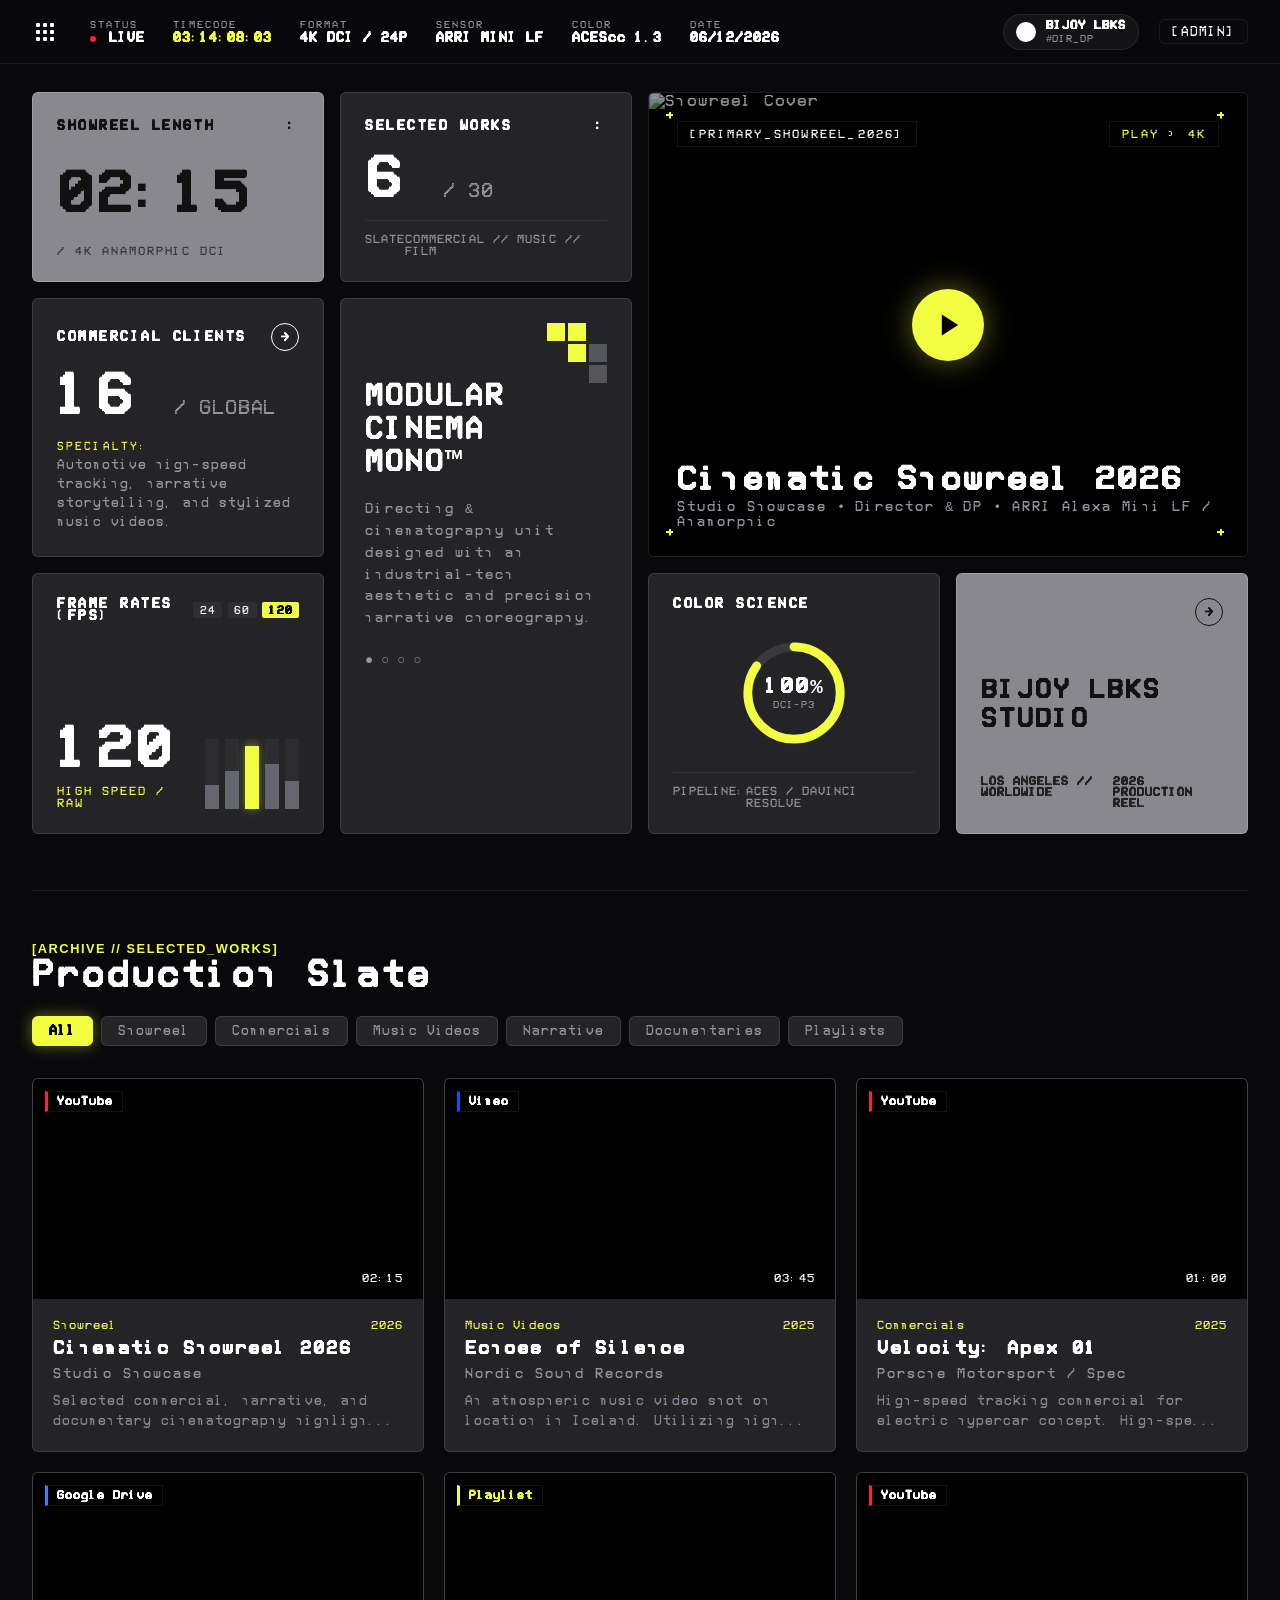
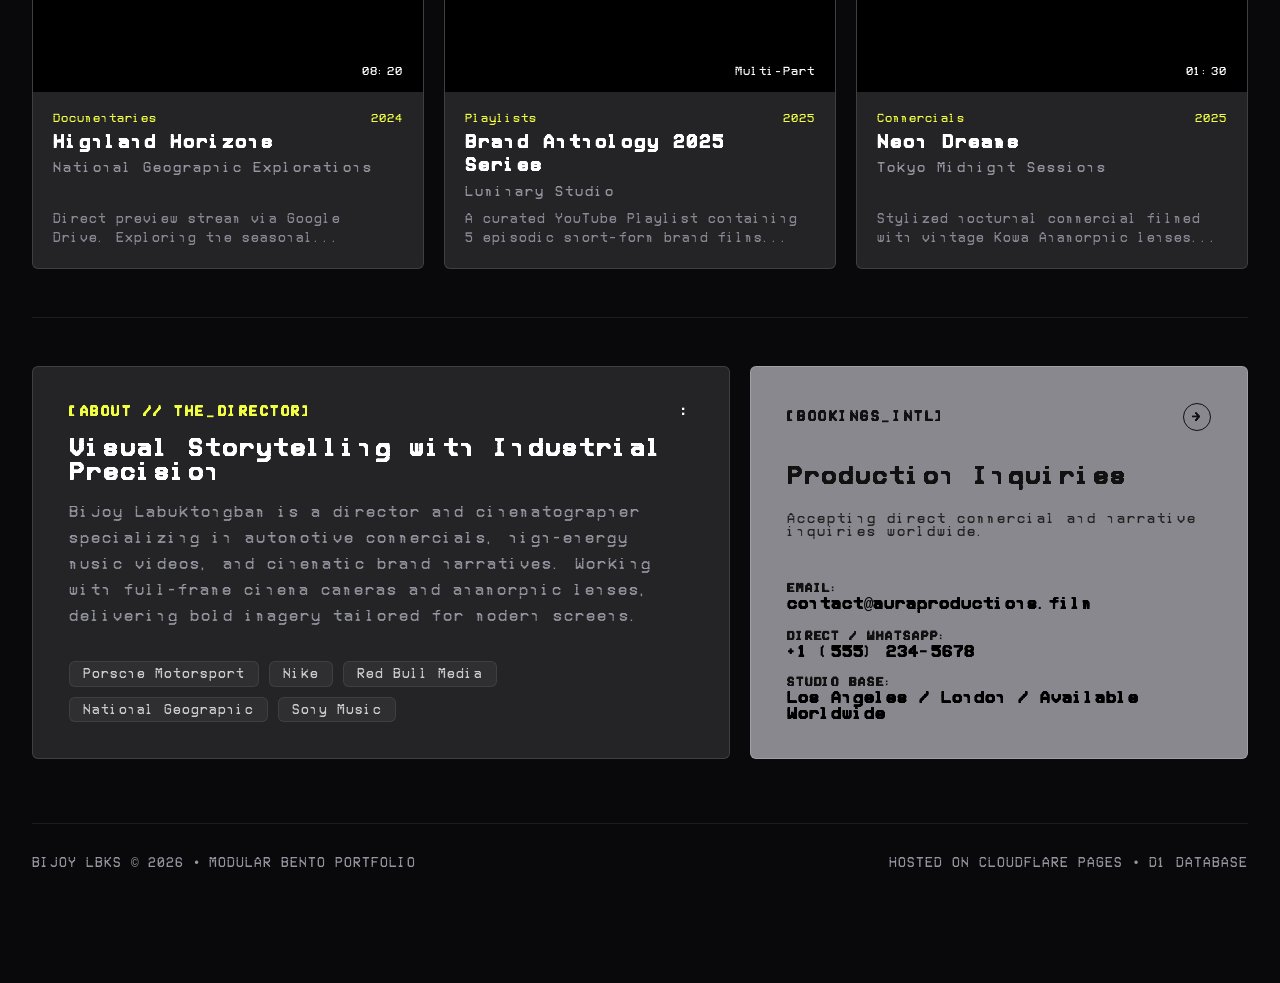
==== commit 89479b99: "feat: implement modular bento dashboard layout matching reference with telemetry, pixel mosaic, and " ====
--- a/index.html
+++ b/index.html
@@ -3,189 +3,325 @@
 <head>
   <meta charset="UTF-8">
   <meta name="viewport" content="width=device-width, initial-scale=1.0">
-  <title>BIJOY LBKS | Video Production & Showreel</title>
+  <title>BIJOY LBKS | Modular Bento Showreel & Portfolio</title>
   <meta name="description" content="Cinematic video production portfolio & showreel. Commercials, music videos, narrative films, and documentaries.">
   
   <link rel="stylesheet" href="./css/style.css">
   <link rel="icon" href="data:image/svg+xml,<svg xmlns=%22http://www.w3.org/2000/svg%22 viewBox=%220 0 100 100%22><text y=%22.9em%22 font-size=%2290%22>🎬</text></svg>">
 </head>
-<body class="industrial-theme">
-
-  <!-- Top Technical Header -->
-  <header class="tech-header">
-    <div class="tech-header-container">
-      <div class="header-left">
-        <a href="#" class="tech-brand">
-          <span class="brand-main">Bijoy-Type® Studio</span>
-        </a>
-      </div>
-
-      <div class="header-center">
-        <span class="tech-meta-tag">AT-M / 0026 &rarr; &rarr;</span>
-      </div>
-
-      <div class="header-right">
-        <div class="live-rec-badge">
-          <span class="rec-dot"></span>
-          <span>REC [SP]</span>
-          <span id="vhsClock" class="tech-clock">00:00:26:12</span>
-        </div>
-        <span class="date-stamp" id="headerDate">01/02/2026</span>
-        <a href="admin.html" class="admin-pill-btn">[ADMIN]</a>
-      </div>
+<body class="bento-theme">
+
+  <!-- Top Telemetry Status Bar (Matching Dashboard Reference) -->
+  <header class="bento-top-bar">
+    <div class="top-bar-left">
+      <!-- 9-Dot Matrix Grid Icon -->
+      <div class="matrix-grid-icon" title="Menu">
+        <span></span><span></span><span></span>
+        <span></span><span></span><span></span>
+        <span></span><span></span><span></span>
+      </div>
+
+      <!-- Live Telemetry Tickers -->
+      <div class="telemetry-ticker-group">
+        <div class="ticker-item">
+          <span class="ticker-label">STATUS</span>
+          <span class="ticker-val"><span class="rec-dot-small"></span> LIVE</span>
+        </div>
+        <div class="ticker-item">
+          <span class="ticker-label">TIMECODE</span>
+          <span id="vhsClock" class="ticker-val text-yellow">00:00:26:12</span>
+        </div>
+        <div class="ticker-item">
+          <span class="ticker-label">FORMAT</span>
+          <span class="ticker-val">4K DCI / 24P</span>
+        </div>
+        <div class="ticker-item">
+          <span class="ticker-label">SENSOR</span>
+          <span class="ticker-val">ARRI MINI LF</span>
+        </div>
+        <div class="ticker-item hide-mobile">
+          <span class="ticker-label">COLOR</span>
+          <span class="ticker-val">ACEScc 1.3</span>
+        </div>
+        <div class="ticker-item hide-mobile">
+          <span class="ticker-label">DATE</span>
+          <span id="headerDate" class="ticker-val">01/02/2026</span>
+        </div>
+      </div>
+    </div>
+
+    <div class="top-bar-right">
+      <div class="user-profile-pill">
+        <div class="user-avatar-bubble">
+          <span class="bubble-inner"></span>
+        </div>
+        <div class="user-meta">
+          <span class="user-name">BIJOY LBKS</span>
+          <span class="user-id">#DIR_DP</span>
+        </div>
+      </div>
+      <a href="admin.html" class="bento-admin-link">[ADMIN]</a>
     </div>
   </header>
 
-  <main class="page-container">
-    <!-- Hero Header Block (Matching Reference Image) -->
-    <section class="reference-hero-section">
-      <div class="hero-top-row">
-        <div class="hero-title-wrapper">
-          <h1 class="hero-pixel-title">Bijoy/Showreel™</h1>
-          <p class="hero-industrial-desc">
-            Bijoy/Showreel™ is a modern video production portfolio with a bold pixel structure and a strong industrial-tech character. Designed for clarity, precision, and cinematic storytelling, this visual slate showcases directing and cinematography across commercial films, music videos, and independent cinema.
-          </p>
-        </div>
-
-        <!-- Rotating Acid Yellow Sticker Badge (Matches Reference) -->
-        <div class="acid-sticker-wrapper">
-          <div class="acid-sticker-badge">
-            <svg viewBox="0 0 100 100" class="rotating-badge-svg">
-              <path id="stickerCircle" d="M 50, 50 m -37, 0 a 37,37 0 1,1 74,0 a 37,37 0 1,1 -74,0" fill="none" />
-              <text font-size="8.5" fill="#000" font-weight="bold" letter-spacing="1.2">
-                <textPath href="#stickerCircle">BIJOY LBKS • CINEMA DIVISION • SHOWREEL 2026 •</textPath>
-              </text>
-            </svg>
-            <div class="sticker-asterisk">✱</div>
-          </div>
-        </div>
-      </div>
-
-      <!-- Technical Metadata Columns (Reference Footer Style) -->
-      <div class="tech-spec-bar">
-        <div class="spec-col">Bijoy / Showreel [Pixel]</div>
-        <div class="spec-col text-center">ARRI LF / RED Raptor / 24 FPS / 4K</div>
-        <div class="spec-col text-right">Production Archive / 2024–2026</div>
-      </div>
-
-      <!-- Main Hero Spotlight Showreel Player with Corner Crosshairs -->
-      <div id="heroReelContainer" class="hero-viewfinder-card">
-        <div class="corner-crosshair top-left">+</div>
-        <div class="corner-crosshair top-right">+</div>
-        <div class="corner-crosshair bottom-left">+</div>
-        <div class="corner-crosshair bottom-right">+</div>
-
-        <img id="heroPoster" src="" alt="Showreel Cover" class="viewfinder-poster">
-        
-        <div class="viewfinder-overlay">
-          <div class="overlay-top-telemetry">
-            <span class="telemetry-pill">PLAY &gt; 4K DCI</span>
-            <span id="heroDuration" class="telemetry-pill">02:15</span>
-          </div>
-
-          <div class="center-play-trigger">
-            <div class="pixel-play-btn">
+  <!-- Main Bento Dashboard Container -->
+  <main class="bento-dashboard-wrapper">
+
+    <!-- Top Bento Section: Spotlight & Key Metrics -->
+    <section class="bento-grid-hero">
+      
+      <!-- Card A: Today's Focus / Showreel Duration (Grey Card) -->
+      <div class="bento-card card-grey card-duration">
+        <div class="card-top-row">
+          <span class="card-tech-title">SHOWREEL LENGTH</span>
+          <span class="card-icon-colon">:</span>
+        </div>
+        <div class="card-giant-stat" id="heroDuration">02:15</div>
+        <div class="card-sub-stat">/ 4K ANAMORPHIC DCI</div>
+      </div>
+
+      <!-- Card B: Completed Projects / Slate Count (Dark Card) -->
+      <div class="bento-card card-dark card-projects-count">
+        <div class="card-top-row">
+          <span class="card-tech-title">SELECTED WORKS</span>
+          <span class="card-icon-colon">:</span>
+        </div>
+        <div class="card-giant-stat text-white">
+          <span id="totalProjectsCount">24</span>
+          <span class="stat-denominator">/ 30</span>
+        </div>
+        <div class="card-footer-metric">
+          <span>SLATE</span>
+          <span>COMMERCIAL // MUSIC // FILM</span>
+        </div>
+      </div>
+
+      <!-- Card C: Main Spotlight Showreel Player (Spans 2 Columns) -->
+      <div id="heroReelContainer" class="bento-card card-dark card-hero-player">
+        <!-- Corner Registration Crosshairs -->
+        <span class="crosshair ch-tl">+</span>
+        <span class="crosshair ch-tr">+</span>
+        <span class="crosshair ch-bl">+</span>
+        <span class="crosshair ch-br">+</span>
+
+        <img id="heroPoster" src="" alt="Showreel Cover" class="bento-hero-img">
+
+        <div class="bento-player-overlay">
+          <div class="overlay-row-top">
+            <span class="bento-badge-tag">[PRIMARY_SHOWREEL_2026]</span>
+            <span class="bento-badge-tag text-yellow">PLAY &gt; 4K</span>
+          </div>
+
+          <div class="center-play-button-wrap">
+            <div class="bento-play-btn">
               <svg width="28" height="28" viewBox="0 0 24 24" fill="currentColor">
                 <polygon points="5 3 19 12 5 21 5 3"></polygon>
               </svg>
             </div>
           </div>
 
-          <div class="overlay-bottom-telemetry">
+          <div class="overlay-row-bottom">
             <div>
-              <div class="telemetry-label">[PRIMARY_SHOWREEL]</div>
-              <h2 id="heroTitle" class="viewfinder-title">Official Cinematic Showreel</h2>
-              <div class="viewfinder-meta">
-                <span id="heroClient">Studio Showcase</span>
-                <span>//</span>
-                <span id="heroRole">Director &amp; DP</span>
-                <span>//</span>
-                <span>ANAMORPHIC MASTER</span>
+              <h2 id="heroTitle" class="bento-hero-title">Official Cinematic Showreel</h2>
+              <div class="bento-hero-meta">
+                <span id="heroClient">Studio Showcase</span> &bull; 
+                <span id="heroRole">Director &amp; DP</span> &bull; 
+                <span>ARRI Alexa Mini LF / Anamorphic</span>
               </div>
             </div>
           </div>
         </div>
       </div>
+
+      <!-- Card D: Directing Scope (Dark Card) -->
+      <div class="bento-card card-dark card-scope">
+        <div class="card-top-row">
+          <span class="card-tech-title">COMMERCIAL CLIENTS</span>
+          <a href="#about" class="circle-arrow-link">&rarr;</a>
+        </div>
+        <div class="card-giant-stat text-white">
+          <span>16</span>
+          <span class="stat-denominator">/ GLOBAL</span>
+        </div>
+        <div class="card-micro-label">SPECIALTY:</div>
+        <p class="card-micro-desc">
+          Automotive high-speed tracking, narrative storytelling, and stylized music videos.
+        </p>
+      </div>
+
+      <!-- Card E: Modular Analog Mono Signature Card (With Yellow Stepped Pixel Pattern) -->
+      <div class="bento-card card-dark card-modular-specimen">
+        <!-- Signature Stepped Yellow Pixel Block Pattern from Reference Image -->
+        <div class="pixel-stepped-mosaic">
+          <div class="mosaic-row">
+            <span class="px-block px-yellow"></span>
+            <span class="px-block px-yellow"></span>
+          </div>
+          <div class="mosaic-row">
+            <span class="px-block px-transparent"></span>
+            <span class="px-block px-yellow"></span>
+            <span class="px-block px-grey"></span>
+          </div>
+          <div class="mosaic-row">
+            <span class="px-block px-transparent"></span>
+            <span class="px-block px-transparent"></span>
+            <span class="px-block px-grey"></span>
+          </div>
+        </div>
+
+        <div class="modular-card-content">
+          <h3 class="modular-title">MODULAR<br>CINEMA<br>MONO™</h3>
+          <p class="modular-description">
+            Directing &amp; cinematography unit designed with an industrial-tech aesthetic and precision narrative choreography.
+          </p>
+          <div class="modular-pagination">
+            <span>●</span><span>○</span><span>○</span><span>○</span>
+          </div>
+        </div>
+      </div>
+
+      <!-- Card F: Camera Rig Equalizer / Bar Chart (Dark Card) -->
+      <div class="bento-card card-dark card-chart">
+        <div class="card-top-row">
+          <span class="card-tech-title">FRAME RATES (FPS)</span>
+          <div class="chart-time-pills">
+            <span>24</span><span>60</span><span class="pill-active">120</span>
+          </div>
+        </div>
+        <div class="bento-equalizer-wrap">
+          <div class="equalizer-stat-col">
+            <div class="card-giant-stat text-white">120</div>
+            <div class="card-sub-stat text-yellow">HIGH SPEED / RAW</div>
+          </div>
+          <div class="bento-bar-chart">
+            <div class="bar-col"><span class="bar-fill" style="height: 35%;"></span></div>
+            <div class="bar-col"><span class="bar-fill" style="height: 55%;"></span></div>
+            <div class="bar-col"><span class="bar-fill bar-highlight" style="height: 90%;"></span></div>
+            <div class="bar-col"><span class="bar-fill" style="height: 65%;"></span></div>
+            <div class="bar-col"><span class="bar-fill" style="height: 40%;"></span></div>
+          </div>
+        </div>
+      </div>
+
+      <!-- Card G: Circular Gauge / Color Science (Dark Card) -->
+      <div class="bento-card card-dark card-gauge">
+        <div class="card-top-row">
+          <span class="card-tech-title">COLOR SCIENCE</span>
+        </div>
+        <div class="gauge-center-content">
+          <div class="circular-gauge-box">
+            <svg viewBox="0 0 100 100" class="gauge-svg">
+              <circle cx="50" cy="50" r="42" class="gauge-track"></circle>
+              <circle cx="50" cy="50" r="42" class="gauge-value"></circle>
+            </svg>
+            <div class="gauge-inner-text">
+              <span class="gauge-num">100%</span>
+              <span class="gauge-sub">DCI-P3</span>
+            </div>
+          </div>
+        </div>
+        <div class="card-footer-metric">
+          <span>PIPELINE:</span>
+          <span>ACES / DAVINCI RESOLVE</span>
+        </div>
+      </div>
+
+      <!-- Card H: Custom Dashboard / Studio Banner (Grey Card) -->
+      <div class="bento-card card-grey card-studio-banner">
+        <div class="card-top-row">
+          <div></div>
+          <a href="#about" class="circle-arrow-link">&rarr;</a>
+        </div>
+        <h3 class="banner-huge-text">BIJOY LBKS<br>STUDIO</h3>
+        <div class="banner-bottom-row">
+          <span>LOS ANGELES // WORLDWIDE</span>
+          <span>2026 PRODUCTION REEL</span>
+        </div>
+      </div>
+
     </section>
 
-    <!-- Work Showcase / Filter & Grid -->
-    <section id="work" class="portfolio-section">
-      <div class="section-technical-header">
+    <!-- Works Portfolio Bento Grid -->
+    <section id="work" class="bento-works-section">
+      <div class="bento-section-bar">
         <div>
-          <div class="sub-label">[ARCHIVE // SELECTED_WORKS]</div>
-          <h2 class="tech-section-title">Production Slate</h2>
+          <span class="card-tech-title text-yellow">[ARCHIVE // SELECTED_WORKS]</span>
+          <h2 class="bento-heading">Production Slate</h2>
         </div>
 
         <!-- Category Filter Tabs -->
-        <div class="tech-filter-tabs" id="filterTabs">
-          <!-- Rendered dynamically -->
-        </div>
-      </div>
-
-      <!-- Video Grid -->
+        <div class="bento-filter-group" id="filterTabs">
+          <!-- Dynamically populated -->
+        </div>
+      </div>
+
+      <!-- Videos Bento Grid -->
       <div class="video-grid" id="videoGrid">
         <!-- Video cards dynamically rendered -->
       </div>
     </section>
 
-    <!-- Studio / Contact Section -->
-    <section id="about" class="about-section">
-      <div class="about-technical-grid">
-        <div class="studio-profile-box">
-          <div class="sub-label">[ABOUT // THE_STUDIO]</div>
-          <h2 class="tech-section-title" style="margin-bottom: 1.25rem;">Directing &amp; Cinematography</h2>
-          <p class="about-tech-bio">
-            A boutique video production unit combining high-concept commercial precision with raw documentary grit. Specialized in camera movement choreography, high-speed tracking vehicles, naturalistic lighting, and complete in-house color grading.
+    <!-- Studio Details / Booking Bento Row -->
+    <section id="about" class="bento-about-section">
+      <div class="bento-about-grid">
+        <!-- Studio Info Card -->
+        <div class="bento-card card-dark about-bio-card">
+          <div class="card-top-row">
+            <span class="card-tech-title text-yellow">[ABOUT // THE_DIRECTOR]</span>
+            <span class="card-icon-colon">:</span>
+          </div>
+          <h3 class="about-title">Visual Storytelling with Industrial Precision</h3>
+          <p class="about-desc">
+            Bijoy Labuktongbam is a director and cinematographer specializing in automotive commercials, high-energy music videos, and cinematic brand narratives. Working with full-frame cinema cameras and anamorphic lenses, delivering bold imagery tailored for modern screens.
           </p>
 
-          <div class="sub-label" style="margin-top: 2rem; margin-bottom: 0.75rem;">[CLIENT_ROSTER // COLLABORATORS]</div>
-          <div class="client-tech-list">
-            <span class="client-tag">Porsche Motorsport</span>
-            <span class="client-tag">Nike</span>
-            <span class="client-tag">Red Bull Media</span>
-            <span class="client-tag">National Geographic</span>
-            <span class="client-tag">Sony Music</span>
-            <span class="client-tag">Atlantic Records</span>
-          </div>
-        </div>
-
-        <div class="contact-technical-card" id="contact">
-          <div class="sub-label">[INQUIRIES // WORLDWIDE]</div>
-          <h3 class="contact-box-title">Production Bookings</h3>
-          <p style="color: var(--text-secondary); font-size: 0.85rem; line-height: 1.6; margin-bottom: 1.5rem;">
-            Available for commercial directing, DP assignments, and documentary productions worldwide.
-          </p>
-          
-          <div class="contact-row">
-            <span class="contact-key">EMAIL:</span>
-            <a href="mailto:contact@auraproductions.film" class="contact-val">contact@auraproductions.film</a>
-          </div>
-
-          <div class="contact-row">
-            <span class="contact-key">DIRECT / WHATSAPP:</span>
-            <a href="tel:+15552345678" class="contact-val">+1 (555) 234-5678</a>
-          </div>
-
-          <div class="contact-row">
-            <span class="contact-key">BASE:</span>
-            <span class="contact-val">Los Angeles / London / Available Worldwide</span>
-          </div>
-        </div>
-      </div>
-
-      <footer class="tech-footer">
-        <div class="footer-left">Bijoy-Type® Studio / All Rights Reserved &copy; 2026</div>
-        <div class="footer-right">Hosted on Cloudflare Pages &bull; D1 Edge Network</div>
+          <div class="client-chips-row">
+            <span class="chip-item">Porsche Motorsport</span>
+            <span class="chip-item">Nike</span>
+            <span class="chip-item">Red Bull Media</span>
+            <span class="chip-item">National Geographic</span>
+            <span class="chip-item">Sony Music</span>
+          </div>
+        </div>
+
+        <!-- Contact Booking Card (Grey Card) -->
+        <div class="bento-card card-grey about-contact-card" id="contact">
+          <div class="card-top-row">
+            <span class="card-tech-title">[BOOKINGS_INTL]</span>
+            <span class="circle-arrow-static">&rarr;</span>
+          </div>
+          <h3 class="contact-card-title">Production Inquiries</h3>
+          <p class="contact-card-subtitle">Accepting direct commercial and narrative inquiries worldwide.</p>
+
+          <div class="contact-detail-list">
+            <div class="contact-detail-row">
+              <span class="contact-key">EMAIL:</span>
+              <a href="mailto:contact@auraproductions.film" class="contact-val">contact@auraproductions.film</a>
+            </div>
+            <div class="contact-detail-row">
+              <span class="contact-key">DIRECT / WHATSAPP:</span>
+              <a href="tel:+15552345678" class="contact-val">+1 (555) 234-5678</a>
+            </div>
+            <div class="contact-detail-row">
+              <span class="contact-key">STUDIO BASE:</span>
+              <span class="contact-val">Los Angeles / London / Available Worldwide</span>
+            </div>
+          </div>
+        </div>
+      </div>
+
+      <footer class="bento-footer">
+        <div>BIJOY LBKS &copy; 2026 &bull; MODULAR BENTO PORTFOLIO</div>
+        <div>HOSTED ON CLOUDFLARE PAGES &bull; D1 DATABASE</div>
       </footer>
     </section>
+
   </main>
 
   <!-- Cinema Lightbox Modal -->
   <div id="cinemaModal" class="cinema-modal">
     <div class="modal-container">
-      <button id="modalCloseBtn" class="modal-close-btn" aria-label="Close modal">
-        &times;
-      </button>
+      <button id="modalCloseBtn" class="modal-close-btn" aria-label="Close modal">&times;</button>
 
       <div class="modal-player-wrapper">
         <iframe id="modalIframe" src="" allow="accelerometer; autoplay; clipboard-write; encrypted-media; gyroscope; picture-in-picture; web-share" allowfullscreen></iframe>
@@ -198,8 +334,8 @@
             <div id="modalClient" class="modal-client">Client / Brand</div>
           </div>
           <div class="modal-tags">
-            <span id="modalCategory" class="client-tag">Commercials</span>
-            <span id="modalYear" class="client-tag">2025</span>
+            <span id="modalCategory" class="chip-item">Commercials</span>
+            <span id="modalYear" class="chip-item">2025</span>
           </div>
         </div>
         <p id="modalDesc" class="modal-desc">Project synopsis and cinematography description.</p>
@@ -207,7 +343,6 @@
     </div>
   </div>
 
-  <!-- Scripts -->
   <script type="module" src="./js/main.js"></script>
 </body>
 </html>
--- a/css/style.css
+++ b/css/style.css
@@ -1,6 +1,6 @@
 /* ==========================================================================
-   BRUNEA / MONO INDUSTRIAL-TECH SHOWREEL STYLES
-   Inspired by Any-Type® Foundry, Airport Signage & Retro Electronic Displays
+   MODULAR BENTO INDUSTRIAL-TECH SHOWREEL STYLES
+   Inspired by Reference Dashboard & Brunea/Mono Design System
    ========================================================================== */
 
 @font-face {
@@ -13,29 +13,28 @@
 }
 
 :root {
-  --bg-primary: #000000;
-  --bg-surface: #0a0a0c;
-  --bg-card: #0d0d12;
-  --bg-card-hover: #14141c;
+  --bg-canvas: #09090b;
+  --bg-card-dark: #242427;
+  --bg-card-dark-hover: #2d2d32;
+  --bg-card-grey: #88888e;
+  --bg-card-grey-hover: #96969c;
   
-  --border-subtle: rgba(255, 255, 255, 0.15);
-  --border-strong: rgba(255, 255, 255, 0.3);
+  --text-dark-card: #ffffff;
+  --text-dark-muted: #9595a0;
+  --text-grey-card: #111114;
+  --text-grey-muted: #333338;
   
-  /* Reference Electric Acid Lime/Yellow from Badge */
-  --accent-yellow: #ecf943;
-  --accent-yellow-glow: rgba(236, 249, 67, 0.35);
+  /* Exact Sampled Electric Yellow from Reference Dashboard */
+  --accent-yellow: #f2fe41;
+  --accent-yellow-glow: rgba(242, 254, 65, 0.4);
   
-  --text-primary: #ffffff;
-  --text-secondary: #a3a3b0;
-  --text-muted: #666675;
-
-  --badge-yt: #ef4444;
-  --badge-vimeo: #0055ff;
-  --badge-gdrive: #3b82f6;
-  --badge-playlist: #ecf943;
-
+  --border-subtle: rgba(255, 255, 255, 0.08);
+  --border-dark-card: rgba(255, 255, 255, 0.12);
+  
+  --radius-bento: 6px;
+  
   --font-mono: 'VHS Mono', 'Courier New', monospace;
-  --font-body: -apple-system, BlinkMacSystemFont, 'Inter', 'Segoe UI', monospace;
+  --font-body: -apple-system, BlinkMacSystemFont, 'Inter', 'Segoe UI', sans-serif;
 }
 
 * {
@@ -46,456 +45,731 @@
 
 html {
   scroll-behavior: smooth;
-  background-color: var(--bg-primary);
-  color: var(--text-primary);
+  background-color: var(--bg-canvas);
+  color: var(--text-dark-card);
   font-family: var(--font-body);
   -webkit-font-smoothing: antialiased;
 }
 
 body {
-  background: #000000;
-  color: #ffffff;
+  background: var(--bg-canvas);
   min-height: 100vh;
   overflow-x: hidden;
 }
 
 /* ==========================================================================
-   TECHNICAL HEADER (Matching Reference Top Bar)
+   TOP TELEMETRY STATUS BAR (Reference Header)
    ========================================================================== */
-.tech-header {
+.bento-top-bar {
   position: sticky;
   top: 0;
-  z-index: 50;
-  background: rgba(0, 0, 0, 0.9);
-  backdrop-filter: blur(12px);
-  -webkit-backdrop-filter: blur(12px);
+  z-index: 100;
+  background: rgba(9, 9, 11, 0.94);
+  backdrop-filter: blur(16px);
+  -webkit-backdrop-filter: blur(16px);
   border-bottom: 1px solid var(--border-subtle);
-  padding: 1rem 2rem;
-}
-
-.tech-header-container {
+  padding: 0.85rem 2rem;
+  display: flex;
+  align-items: center;
+  justify-content: space-between;
+  gap: 1.5rem;
+  font-family: var(--font-mono);
+}
+
+.top-bar-left {
+  display: flex;
+  align-items: center;
+  gap: 2rem;
+}
+
+/* 9-Dot Matrix Icon */
+.matrix-grid-icon {
+  display: grid;
+  grid-template-columns: repeat(3, 4px);
+  grid-template-rows: repeat(3, 4px);
+  gap: 3px;
+  cursor: pointer;
+  padding: 4px;
+}
+
+.matrix-grid-icon span {
+  width: 4px;
+  height: 4px;
+  background: #ffffff;
+  border-radius: 1px;
+}
+
+/* Ticker Group */
+.telemetry-ticker-group {
+  display: flex;
+  align-items: center;
+  gap: 1.75rem;
+}
+
+.ticker-item {
+  display: flex;
+  flex-direction: column;
+  gap: 2px;
+}
+
+.ticker-label {
+  font-size: 0.65rem;
+  color: var(--text-dark-muted);
+  letter-spacing: 0.1em;
+}
+
+.ticker-val {
+  font-size: 0.8rem;
+  color: #ffffff;
+  font-weight: bold;
+}
+
+.text-yellow {
+  color: var(--accent-yellow) !important;
+}
+
+.rec-dot-small {
+  display: inline-block;
+  width: 6px;
+  height: 6px;
+  border-radius: 50%;
+  background: #ff2233;
+  margin-right: 4px;
+  animation: blinkRec 1s infinite alternate;
+}
+
+@keyframes blinkRec {
+  from { opacity: 0.2; }
+  to { opacity: 1; }
+}
+
+.top-bar-right {
+  display: flex;
+  align-items: center;
+  gap: 1.25rem;
+}
+
+.user-profile-pill {
+  display: flex;
+  align-items: center;
+  gap: 0.65rem;
+  background: rgba(255, 255, 255, 0.05);
+  border: 1px solid var(--border-subtle);
+  padding: 0.3rem 0.75rem;
+  border-radius: 9999px;
+}
+
+.user-avatar-bubble {
+  width: 20px;
+  height: 20px;
+  border-radius: 50%;
+  background: #ffffff;
+  position: relative;
+  overflow: hidden;
+}
+
+.user-meta {
+  display: flex;
+  flex-direction: column;
+  line-height: 1.1;
+}
+
+.user-name {
+  font-size: 0.75rem;
+  font-weight: bold;
+  color: #fff;
+}
+
+.user-id {
+  font-size: 0.65rem;
+  color: var(--text-dark-muted);
+}
+
+.bento-admin-link {
+  color: #fff;
+  text-decoration: none;
+  font-size: 0.8rem;
+  border: 1px solid var(--border-subtle);
+  padding: 0.35rem 0.75rem;
+  border-radius: var(--radius-bento);
+  transition: all 0.2s ease;
+}
+
+.bento-admin-link:hover {
+  background: var(--accent-yellow);
+  color: #000;
+  border-color: var(--accent-yellow);
+}
+
+@media (max-width: 900px) {
+  .hide-mobile { display: none; }
+}
+
+/* ==========================================================================
+   BENTO DASHBOARD GRID LAYOUT
+   ========================================================================== */
+.bento-dashboard-wrapper {
   max-width: 1400px;
   margin: 0 auto;
-  display: flex;
-  align-items: center;
+  padding: 1.75rem 2rem 5rem;
+}
+
+.bento-grid-hero {
+  display: grid;
+  grid-template-columns: repeat(4, 1fr);
+  grid-auto-rows: minmax(180px, auto);
+  gap: 1rem;
+  margin-bottom: 3.5rem;
+}
+
+/* Base Bento Card */
+.bento-card {
+  border-radius: var(--radius-bento);
+  padding: 1.5rem;
+  position: relative;
+  display: flex;
+  flex-direction: column;
   justify-content: space-between;
-  gap: 1.5rem;
-}
-
-.tech-brand {
+  overflow: hidden;
+  transition: transform 0.25s ease, border-color 0.25s ease, box-shadow 0.25s ease;
+  font-family: var(--font-mono);
+}
+
+.card-dark {
+  background: var(--bg-card-dark);
+  border: 1px solid var(--border-dark-card);
+  color: var(--text-dark-card);
+}
+
+.card-dark:hover {
+  border-color: rgba(255, 255, 255, 0.3);
+  transform: translateY(-2px);
+}
+
+.card-grey {
+  background: var(--bg-card-grey);
+  border: 1px solid rgba(255, 255, 255, 0.2);
+  color: var(--text-grey-card);
+}
+
+.card-grey:hover {
+  background: var(--bg-card-grey-hover);
+  transform: translateY(-2px);
+}
+
+/* Card Elements */
+.card-top-row {
+  display: flex;
+  justify-content: space-between;
+  align-items: center;
+  margin-bottom: 1rem;
+}
+
+.card-tech-title {
+  font-size: 0.8rem;
+  letter-spacing: 0.12em;
+  font-weight: 700;
+  text-transform: uppercase;
+}
+
+.card-grey .card-tech-title {
+  color: #111;
+}
+
+.card-icon-colon {
+  font-size: 1.1rem;
+  font-weight: bold;
+}
+
+.card-giant-stat {
+  font-size: clamp(2.5rem, 4.5vw, 4rem);
+  font-weight: 700;
+  line-height: 1;
+  letter-spacing: -0.02em;
+}
+
+.card-grey .card-giant-stat {
+  color: #111;
+}
+
+.stat-denominator {
+  font-size: 1.25rem;
+  color: var(--text-dark-muted);
+  font-weight: normal;
+}
+
+.card-sub-stat {
+  font-size: 0.75rem;
+  color: var(--text-grey-muted);
+  letter-spacing: 0.08em;
+  margin-top: 0.5rem;
+}
+
+.card-footer-metric {
+  display: flex;
+  justify-content: space-between;
+  font-size: 0.75rem;
+  color: var(--text-dark-muted);
+  border-top: 1px solid var(--border-subtle);
+  padding-top: 0.75rem;
+  margin-top: 0.75rem;
+}
+
+.circle-arrow-link, .circle-arrow-static {
+  width: 28px;
+  height: 28px;
+  border-radius: 50%;
+  border: 1px solid currentColor;
+  display: flex;
+  align-items: center;
+  justify-content: center;
   text-decoration: none;
-  color: #fff;
-  font-family: var(--font-mono);
-  font-size: 0.95rem;
-  letter-spacing: 0.05em;
-  font-weight: bold;
-}
-
-.tech-meta-tag {
-  font-family: var(--font-mono);
-  font-size: 0.85rem;
-  color: var(--text-secondary);
-  letter-spacing: 0.15em;
-}
-
-.header-right {
-  display: flex;
-  align-items: center;
-  gap: 1.5rem;
-  font-family: var(--font-mono);
-  font-size: 0.85rem;
-}
-
-.live-rec-badge {
-  display: flex;
-  align-items: center;
-  gap: 0.5rem;
-  background: rgba(255, 255, 255, 0.05);
-  border: 1px solid var(--border-subtle);
-  padding: 0.25rem 0.65rem;
-  border-radius: 2px;
-  font-size: 0.75rem;
-}
-
-.rec-dot {
-  width: 7px;
-  height: 7px;
-  border-radius: 50%;
-  background: #ff2233;
-  animation: recPulse 1.2s infinite;
-}
-
-@keyframes recPulse {
-  0% { opacity: 0.2; }
-  50% { opacity: 1; }
-  100% { opacity: 0.2; }
-}
-
-.tech-clock {
+  color: inherit;
+  font-size: 1rem;
+  transition: transform 0.2s ease, background 0.2s ease;
+}
+
+.circle-arrow-link:hover {
+  background: var(--accent-yellow);
+  color: #000;
+  border-color: var(--accent-yellow);
+  transform: rotate(-45deg);
+}
+
+/* Card Specific Spans */
+.card-duration {
+  grid-column: span 1;
+}
+
+.card-projects-count {
+  grid-column: span 1;
+}
+
+/* Spotlight Hero Showreel Player: Spans 2 Columns & 2 Rows */
+.card-hero-player {
+  grid-column: span 2;
+  grid-row: span 2;
+  padding: 0;
+  cursor: pointer;
+  background: #000;
+  border: 1px solid var(--border-dark-card);
+}
+
+.card-hero-player:hover {
+  border-color: var(--accent-yellow);
+  box-shadow: 0 15px 45px rgba(0, 0, 0, 0.8), 0 0 25px var(--accent-yellow-glow);
+}
+
+.crosshair {
+  position: absolute;
+  z-index: 10;
+  font-size: 1.4rem;
   color: var(--accent-yellow);
-  font-variant-numeric: tabular-nums;
-}
-
-.date-stamp {
-  color: var(--text-secondary);
-}
-
-.admin-pill-btn {
-  color: #fff;
-  text-decoration: none;
+  line-height: 1;
+  pointer-events: none;
+}
+
+.ch-tl { top: 12px; left: 16px; }
+.ch-tr { top: 12px; right: 16px; }
+.ch-bl { bottom: 12px; left: 16px; }
+.ch-br { bottom: 12px; right: 16px; }
+
+.bento-hero-img {
+  width: 100%;
+  height: 100%;
+  object-fit: cover;
+  opacity: 0.85;
+  transition: transform 0.5s ease, opacity 0.3s ease;
+}
+
+.card-hero-player:hover .bento-hero-img {
+  transform: scale(1.03);
+  opacity: 1;
+}
+
+.bento-player-overlay {
+  position: absolute;
+  inset: 0;
+  background: linear-gradient(180deg, rgba(0,0,0,0.3) 0%, rgba(0,0,0,0.85) 100%);
+  display: flex;
+  flex-direction: column;
+  justify-content: space-between;
+  padding: 1.75rem;
+}
+
+.overlay-row-top {
+  display: flex;
+  justify-content: space-between;
+}
+
+.bento-badge-tag {
+  background: rgba(0, 0, 0, 0.7);
   border: 1px solid var(--border-subtle);
   padding: 0.35rem 0.75rem;
+  font-size: 0.75rem;
+  letter-spacing: 0.1em;
+}
+
+.center-play-button-wrap {
+  position: absolute;
+  top: 50%;
+  left: 50%;
+  transform: translate(-50%, -50%);
+}
+
+.bento-play-btn {
+  width: 72px;
+  height: 72px;
+  border-radius: 50%;
+  background: var(--accent-yellow);
+  color: #000;
+  display: flex;
+  align-items: center;
+  justify-content: center;
+  box-shadow: 0 0 30px var(--accent-yellow-glow);
+  transition: all 0.25s ease;
+}
+
+.card-hero-player:hover .bento-play-btn {
+  transform: scale(1.12);
+  background: #ffffff;
+}
+
+.bento-play-btn svg {
+  margin-left: 3px;
+}
+
+.bento-hero-title {
+  font-size: clamp(1.4rem, 2.5vw, 2.2rem);
+  font-weight: 700;
+  color: #fff;
+  margin-bottom: 0.35rem;
+}
+
+.bento-hero-meta {
+  font-size: 0.85rem;
+  color: var(--text-dark-muted);
+}
+
+/* Card D: Scope */
+.card-scope {
+  grid-column: span 1;
+}
+
+.card-micro-label {
+  font-size: 0.7rem;
+  color: var(--accent-yellow);
+  letter-spacing: 0.1em;
+  margin-top: 1rem;
+  margin-bottom: 0.25rem;
+}
+
+.card-micro-desc {
+  font-size: 0.8rem;
+  color: var(--text-dark-muted);
+  line-height: 1.5;
+}
+
+/* Card E: Signature Stepped Yellow Pixel Pattern */
+.card-modular-specimen {
+  grid-column: span 1;
+  grid-row: span 2;
+  position: relative;
+}
+
+.pixel-stepped-mosaic {
+  position: absolute;
+  top: 1.5rem;
+  right: 1.5rem;
+  display: flex;
+  flex-direction: column;
+  gap: 3px;
+}
+
+.mosaic-row {
+  display: flex;
+  gap: 3px;
+}
+
+.px-block {
+  width: 18px;
+  height: 18px;
+  display: block;
+}
+
+.px-yellow { background: var(--accent-yellow); }
+.px-grey { background: #55555c; }
+.px-transparent { background: transparent; }
+
+.modular-title {
+  font-size: 1.8rem;
+  line-height: 1.15;
+  font-weight: 700;
+  margin-top: 3.5rem;
+  margin-bottom: 1.25rem;
+}
+
+.modular-description {
+  font-size: 0.85rem;
+  color: var(--text-dark-muted);
+  line-height: 1.6;
+  margin-bottom: 1.5rem;
+}
+
+.modular-pagination {
+  display: flex;
+  gap: 0.5rem;
+  font-size: 0.85rem;
+  color: var(--text-dark-muted);
+}
+
+/* Card F: Bar Chart Equalizer */
+.card-chart {
+  grid-column: span 1;
+}
+
+.chart-time-pills {
+  display: flex;
+  gap: 0.35rem;
+  font-size: 0.7rem;
+}
+
+.chart-time-pills span {
+  padding: 0.15rem 0.4rem;
+  background: rgba(255, 255, 255, 0.05);
   border-radius: 2px;
+}
+
+.chart-time-pills .pill-active {
+  background: var(--accent-yellow);
+  color: #000;
+  font-weight: bold;
+}
+
+.bento-equalizer-wrap {
+  display: flex;
+  justify-content: space-between;
+  align-items: flex-end;
+  gap: 1rem;
+}
+
+.bento-bar-chart {
+  display: flex;
+  align-items: flex-end;
+  gap: 6px;
+  height: 70px;
+}
+
+.bar-col {
+  width: 14px;
+  height: 100%;
+  display: flex;
+  align-items: flex-end;
+  background: rgba(255, 255, 255, 0.04);
+}
+
+.bar-fill {
+  width: 100%;
+  background: #666670;
+  transition: height 0.3s ease;
+}
+
+.bar-highlight {
+  background: var(--accent-yellow);
+  box-shadow: 0 0 10px var(--accent-yellow-glow);
+}
+
+/* Card G: Circular Donut Gauge */
+.card-gauge {
+  grid-column: span 1;
+}
+
+.gauge-center-content {
+  display: flex;
+  justify-content: center;
+  align-items: center;
+  padding: 0.75rem 0;
+}
+
+.circular-gauge-box {
+  width: 110px;
+  height: 110px;
+  position: relative;
+}
+
+.gauge-svg {
+  width: 100%;
+  height: 100%;
+  transform: rotate(-90deg);
+}
+
+.gauge-track {
+  fill: none;
+  stroke: rgba(255, 255, 255, 0.1);
+  stroke-width: 8;
+}
+
+.gauge-value {
+  fill: none;
+  stroke: var(--accent-yellow);
+  stroke-width: 8;
+  stroke-dasharray: 264;
+  stroke-dashoffset: 40;
+  stroke-linecap: round;
+}
+
+.gauge-inner-text {
+  position: absolute;
+  inset: 0;
+  display: flex;
+  flex-direction: column;
+  align-items: center;
+  justify-content: center;
+  line-height: 1.1;
+}
+
+.gauge-num {
+  font-size: 1.3rem;
+  font-weight: 700;
+  color: #fff;
+}
+
+.gauge-sub {
+  font-size: 0.65rem;
+  color: var(--text-dark-muted);
+}
+
+/* Card H: Studio Banner (Grey Card) */
+.card-studio-banner {
+  grid-column: span 1;
+  background: var(--bg-card-grey);
+}
+
+.banner-huge-text {
+  font-size: 1.6rem;
+  font-weight: 700;
+  color: #111;
+  line-height: 1.15;
+  margin-top: 1rem;
+}
+
+.banner-bottom-row {
+  display: flex;
+  justify-content: space-between;
+  font-size: 0.7rem;
+  color: #222;
+  font-weight: 600;
+  margin-top: 1.5rem;
+}
+
+@media (max-width: 1024px) {
+  .bento-grid-hero {
+    grid-template-columns: repeat(2, 1fr);
+  }
+  .card-hero-player {
+    grid-column: span 2;
+  }
+  .card-modular-specimen {
+    grid-column: span 2;
+  }
+}
+
+@media (max-width: 640px) {
+  .bento-grid-hero {
+    grid-template-columns: 1fr;
+  }
+  .card-duration, .card-projects-count, .card-hero-player, .card-scope,
+  .card-modular-specimen, .card-chart, .card-gauge, .card-studio-banner {
+    grid-column: span 1;
+  }
+}
+
+/* ==========================================================================
+   BENTO WORKS SECTION (Video Portfolio Showcase)
+   ========================================================================== */
+.bento-works-section {
+  padding: 3rem 0;
+  border-top: 1px solid var(--border-subtle);
+}
+
+.bento-section-bar {
+  display: flex;
+  justify-content: space-between;
+  align-items: flex-end;
+  flex-wrap: wrap;
+  gap: 1.5rem;
+  margin-bottom: 2rem;
+}
+
+.bento-heading {
+  font-family: var(--font-mono);
+  font-size: 2.2rem;
+  font-weight: 700;
+}
+
+.bento-filter-group {
+  display: flex;
+  gap: 0.5rem;
+  flex-wrap: wrap;
+}
+
+.filter-btn {
+  background: var(--bg-card-dark);
+  border: 1px solid var(--border-dark-card);
+  color: var(--text-dark-muted);
+  font-family: var(--font-mono);
+  font-size: 0.8rem;
+  padding: 0.5rem 1rem;
+  border-radius: var(--radius-bento);
+  cursor: pointer;
   transition: all 0.2s ease;
-  font-size: 0.8rem;
-}
-
-.admin-pill-btn:hover {
+}
+
+.filter-btn:hover {
+  color: #fff;
+  border-color: rgba(255, 255, 255, 0.3);
+}
+
+.filter-btn.active {
   background: var(--accent-yellow);
   color: #000;
   border-color: var(--accent-yellow);
   font-weight: bold;
-}
-
-/* ==========================================================================
-   HERO BLOCK (Exact match to Reference Specimen Layout)
-   ========================================================================== */
-.page-container {
-  max-width: 1400px;
-  margin: 0 auto;
-  padding: 2.5rem 2rem 5rem;
-}
-
-.reference-hero-section {
-  position: relative;
-  margin-bottom: 5rem;
-}
-
-.hero-top-row {
-  display: flex;
-  justify-content: space-between;
-  align-items: flex-start;
-  gap: 3rem;
-  margin-bottom: 2.5rem;
-  position: relative;
-}
-
-.hero-title-wrapper {
-  max-width: 920px;
-}
-
-.hero-pixel-title {
-  font-family: var(--font-mono);
-  font-size: clamp(3rem, 7.5vw, 6.2rem);
-  font-weight: 700;
-  letter-spacing: -0.02em;
-  line-height: 1.05;
-  color: #ffffff;
-  margin-bottom: 1.75rem;
-}
-
-.hero-industrial-desc {
-  font-family: var(--font-mono);
-  font-size: clamp(0.95rem, 1.4vw, 1.15rem);
-  color: #cccccc;
-  line-height: 1.75;
-  max-width: 820px;
-}
-
-/* Rotating Acid Yellow Sticker Badge */
-.acid-sticker-wrapper {
-  flex-shrink: 0;
-  position: sticky;
-  top: 6rem;
-}
-
-.acid-sticker-badge {
-  width: 130px;
-  height: 130px;
-  border-radius: 50%;
-  background: var(--accent-yellow);
-  position: relative;
-  display: flex;
-  align-items: center;
-  justify-content: center;
-  box-shadow: 0 0 35px var(--accent-yellow-glow);
-  cursor: pointer;
-  transition: transform 0.3s cubic-bezier(0.175, 0.885, 0.32, 1.275);
-}
-
-.acid-sticker-badge:hover {
-  transform: scale(1.08) rotate(15deg);
-}
-
-.rotating-badge-svg {
-  position: absolute;
-  inset: 0;
-  width: 100%;
-  height: 100%;
-  animation: rotateBadge 16s linear infinite;
-}
-
-@keyframes rotateBadge {
-  from { transform: rotate(0deg); }
-  to { transform: rotate(360deg); }
-}
-
-.sticker-asterisk {
-  font-size: 2.5rem;
-  color: #000;
-  line-height: 1;
-  font-weight: 900;
-  user-select: none;
-}
-
-/* Reference Footer Spec Bar */
-.tech-spec-bar {
-  display: grid;
-  grid-template-columns: 1fr 1fr 1fr;
-  border-top: 1px solid var(--border-subtle);
-  border-bottom: 1px solid var(--border-subtle);
-  padding: 0.85rem 0;
-  margin-bottom: 3rem;
-  font-family: var(--font-mono);
-  font-size: 0.825rem;
-  color: var(--text-secondary);
-  letter-spacing: 0.05em;
-}
-
-.text-center { text-align: center; }
-.text-right { text-align: right; }
-
-@media (max-width: 768px) {
-  .hero-top-row {
-    flex-direction: column-reverse;
-  }
-  .tech-spec-bar {
-    grid-template-columns: 1fr;
-    gap: 0.5rem;
-    text-align: left;
-  }
-  .text-center, .text-right { text-align: left; }
-}
-
-/* ==========================================================================
-   HERO VIEWFINDER CARD (With Corner Crosshairs)
-   ========================================================================== */
-.hero-viewfinder-card {
-  position: relative;
-  width: 100%;
-  aspect-ratio: 16 / 9;
-  background: #000;
-  border: 1px solid var(--border-subtle);
-  overflow: hidden;
-  cursor: pointer;
-  box-shadow: 0 20px 50px rgba(0, 0, 0, 0.9);
-}
-
-.corner-crosshair {
-  position: absolute;
-  z-index: 10;
-  font-family: var(--font-mono);
-  font-size: 1.4rem;
-  color: var(--accent-yellow);
-  line-height: 1;
-  pointer-events: none;
-}
-
-.corner-crosshair.top-left { top: 12px; left: 16px; }
-.corner-crosshair.top-right { top: 12px; right: 16px; }
-.corner-crosshair.bottom-left { bottom: 12px; left: 16px; }
-.corner-crosshair.bottom-right { bottom: 12px; right: 16px; }
-
-.viewfinder-poster {
-  width: 100%;
-  height: 100%;
-  object-fit: cover;
-  opacity: 0.85;
-  transition: transform 0.5s cubic-bezier(0.16, 1, 0.3, 1), opacity 0.3s ease;
-}
-
-.hero-viewfinder-card:hover .viewfinder-poster {
-  transform: scale(1.02);
-  opacity: 1;
-}
-
-.viewfinder-overlay {
-  position: absolute;
-  inset: 0;
-  background: linear-gradient(180deg, rgba(0,0,0,0.4) 0%, rgba(0,0,0,0.85) 100%);
-  display: flex;
-  flex-direction: column;
-  justify-content: space-between;
-  padding: 2rem;
-}
-
-.overlay-top-telemetry {
-  display: flex;
-  justify-content: space-between;
-  align-items: center;
-}
-
-.telemetry-pill {
-  font-family: var(--font-mono);
-  font-size: 0.8rem;
-  background: rgba(0, 0, 0, 0.7);
-  border: 1px solid var(--border-subtle);
-  color: var(--accent-yellow);
-  padding: 0.35rem 0.85rem;
-  letter-spacing: 0.1em;
-}
-
-.center-play-trigger {
-  position: absolute;
-  top: 50%;
-  left: 50%;
-  transform: translate(-50%, -50%);
-}
-
-.pixel-play-btn {
-  width: 76px;
-  height: 76px;
-  border-radius: 50%;
-  background: var(--accent-yellow);
-  color: #000;
-  display: flex;
-  align-items: center;
-  justify-content: center;
-  box-shadow: 0 0 35px var(--accent-yellow-glow);
-  transition: all 0.3s cubic-bezier(0.175, 0.885, 0.32, 1.275);
-}
-
-.hero-viewfinder-card:hover .pixel-play-btn {
-  transform: scale(1.15);
-  background: #ffffff;
-}
-
-.pixel-play-btn svg {
-  margin-left: 4px;
-}
-
-.telemetry-label {
-  font-family: var(--font-mono);
-  font-size: 0.75rem;
-  color: var(--accent-yellow);
-  letter-spacing: 0.15em;
-  margin-bottom: 0.35rem;
-}
-
-.viewfinder-title {
-  font-family: var(--font-mono);
-  font-size: clamp(1.5rem, 3.5vw, 2.5rem);
-  font-weight: 700;
-  color: #fff;
-  margin-bottom: 0.5rem;
-}
-
-.viewfinder-meta {
-  font-family: var(--font-mono);
-  font-size: 0.85rem;
-  color: var(--text-secondary);
-  display: flex;
-  gap: 1rem;
-}
-
-/* ==========================================================================
-   PORTFOLIO FILTER & GRID
-   ========================================================================== */
-.portfolio-section {
-  padding: 4rem 0;
-}
-
-.section-technical-header {
-  display: flex;
-  justify-content: space-between;
-  align-items: flex-end;
-  flex-wrap: wrap;
-  gap: 1.5rem;
-  margin-bottom: 2.5rem;
-  border-bottom: 1px solid var(--border-subtle);
-  padding-bottom: 1.5rem;
-}
-
-.sub-label {
-  font-family: var(--font-mono);
-  font-size: 0.75rem;
-  color: var(--accent-yellow);
-  letter-spacing: 0.15em;
-  margin-bottom: 0.35rem;
-}
-
-.tech-section-title {
-  font-family: var(--font-mono);
-  font-size: 2rem;
-  font-weight: 700;
-  letter-spacing: -0.01em;
-}
-
-.tech-filter-tabs {
-  display: flex;
-  gap: 0.5rem;
-  flex-wrap: wrap;
-}
-
-.filter-btn {
-  background: rgba(255, 255, 255, 0.04);
-  border: 1px solid var(--border-subtle);
-  color: var(--text-secondary);
-  font-family: var(--font-mono);
-  font-size: 0.85rem;
-  padding: 0.5rem 1rem;
-  cursor: pointer;
-  transition: all 0.2s ease;
-  border-radius: 2px;
-}
-
-.filter-btn:hover {
-  background: rgba(255, 255, 255, 0.1);
-  color: #fff;
-}
-
-.filter-btn.active {
-  background: var(--accent-yellow);
-  color: #000;
-  font-weight: bold;
-  border-color: var(--accent-yellow);
   box-shadow: 0 0 15px var(--accent-yellow-glow);
 }
 
 /* Video Grid */
 .video-grid {
   display: grid;
-  grid-template-columns: 1fr;
-  gap: 2rem;
-}
-
-@media (min-width: 640px) {
-  .video-grid {
-    grid-template-columns: repeat(2, 1fr);
-  }
-}
-
-@media (min-width: 1024px) {
-  .video-grid {
-    grid-template-columns: repeat(3, 1fr);
-  }
-}
-
-/* Video Card (Industrial Tech Style) */
+  grid-template-columns: repeat(3, 1fr);
+  gap: 1.25rem;
+}
+
+@media (max-width: 1024px) {
+  .video-grid { grid-template-columns: repeat(2, 1fr); }
+}
+
+@media (max-width: 640px) {
+  .video-grid { grid-template-columns: 1fr; }
+}
+
+/* Video Bento Card */
 .video-card {
-  background: var(--bg-card);
-  border: 1px solid var(--border-subtle);
+  background: var(--bg-card-dark);
+  border: 1px solid var(--border-dark-card);
+  border-radius: var(--radius-bento);
   overflow: hidden;
-  transition: all 0.3s ease;
+  display: flex;
+  flex-direction: column;
   cursor: pointer;
-  display: flex;
-  flex-direction: column;
+  transition: all 0.25s ease;
+  font-family: var(--font-mono);
 }
 
 .video-card:hover {
   border-color: var(--accent-yellow);
   transform: translateY(-4px);
-  box-shadow: 0 12px 30px rgba(0, 0, 0, 0.8), 0 0 20px var(--accent-yellow-glow);
+  box-shadow: 0 12px 35px rgba(0, 0, 0, 0.8), 0 0 20px var(--accent-yellow-glow);
 }
 
 .card-media-wrapper {
@@ -521,12 +795,10 @@
   position: absolute;
   top: 0.75rem;
   left: 0.75rem;
-  padding: 0.25rem 0.6rem;
-  font-family: var(--font-mono);
+  padding: 0.25rem 0.55rem;
   font-size: 0.7rem;
   font-weight: bold;
-  letter-spacing: 0.08em;
-  background: rgba(0, 0, 0, 0.8);
+  background: rgba(0, 0, 0, 0.85);
   border: 1px solid var(--border-subtle);
   color: #fff;
 }
@@ -540,7 +812,6 @@
   position: absolute;
   bottom: 0.75rem;
   right: 0.75rem;
-  font-family: var(--font-mono);
   font-size: 0.75rem;
   background: rgba(0, 0, 0, 0.85);
   padding: 0.2rem 0.5rem;
@@ -555,7 +826,7 @@
   align-items: center;
   justify-content: center;
   opacity: 0;
-  transition: opacity 0.25s ease;
+  transition: opacity 0.2s ease;
 }
 
 .video-card:hover .card-play-hover {
@@ -583,16 +854,13 @@
 .card-meta-row {
   display: flex;
   justify-content: space-between;
-  font-family: var(--font-mono);
   font-size: 0.75rem;
   color: var(--accent-yellow);
-  margin-bottom: 0.5rem;
-  letter-spacing: 0.05em;
+  margin-bottom: 0.4rem;
 }
 
 .card-title {
-  font-family: var(--font-mono);
-  font-size: 1.2rem;
+  font-size: 1.15rem;
   font-weight: 700;
   color: #fff;
   line-height: 1.3;
@@ -601,13 +869,13 @@
 
 .card-client {
   font-size: 0.85rem;
-  color: var(--text-secondary);
+  color: var(--text-dark-muted);
   margin-bottom: 0.75rem;
 }
 
 .card-description {
-  font-size: 0.825rem;
-  color: var(--text-muted);
+  font-size: 0.8rem;
+  color: #888894;
   line-height: 1.5;
   display: -webkit-box;
   -webkit-line-clamp: 2;
@@ -617,86 +885,103 @@
 }
 
 /* ==========================================================================
-   ABOUT & STUDIO PROFILE
+   ABOUT & BOOKINGS BENTO ROW
    ========================================================================== */
-.about-section {
-  padding-top: 5rem;
-}
-
-.about-technical-grid {
+.bento-about-section {
+  padding-top: 3rem;
+  border-top: 1px solid var(--border-subtle);
+}
+
+.bento-about-grid {
   display: grid;
-  grid-template-columns: 1fr;
-  gap: 3rem;
-  border-top: 1px solid var(--border-subtle);
-  padding-top: 3rem;
-}
-
-@media (min-width: 850px) {
-  .about-technical-grid {
-    grid-template-columns: 1.2fr 0.8fr;
-  }
-}
-
-.about-tech-bio {
-  font-size: 1rem;
-  color: #b0b0bc;
-  line-height: 1.8;
-}
-
-.client-tech-list {
+  grid-template-columns: 1.4fr 1fr;
+  gap: 1.25rem;
+}
+
+@media (max-width: 900px) {
+  .bento-about-grid { grid-template-columns: 1fr; }
+}
+
+.about-bio-card {
+  padding: 2.25rem;
+}
+
+.about-title {
+  font-size: 1.5rem;
+  font-weight: 700;
+  margin-bottom: 1rem;
+}
+
+.about-desc {
+  font-size: 0.95rem;
+  color: var(--text-dark-muted);
+  line-height: 1.7;
+  margin-bottom: 2rem;
+}
+
+.client-chips-row {
   display: flex;
   flex-wrap: wrap;
   gap: 0.65rem;
 }
 
-.client-tag {
-  font-family: var(--font-mono);
+.chip-item {
   font-size: 0.8rem;
-  padding: 0.4rem 0.8rem;
-  background: rgba(255, 255, 255, 0.04);
+  padding: 0.35rem 0.8rem;
+  background: rgba(255, 255, 255, 0.05);
   border: 1px solid var(--border-subtle);
-  color: var(--text-secondary);
-}
-
-.contact-technical-card {
-  background: var(--bg-surface);
-  border: 1px solid var(--border-subtle);
-  padding: 2rem;
-}
-
-.contact-box-title {
-  font-family: var(--font-mono);
-  font-size: 1.3rem;
-  font-weight: 700;
+  border-radius: var(--radius-bento);
+  color: #ccc;
+}
+
+.about-contact-card {
+  padding: 2.25rem;
+}
+
+.contact-card-title {
+  font-size: 1.5rem;
+  font-weight: 700;
+  color: #111;
   margin-bottom: 0.5rem;
 }
 
-.contact-row {
+.contact-card-subtitle {
+  font-size: 0.85rem;
+  color: #222;
+  margin-bottom: 1.75rem;
+}
+
+.contact-detail-list {
   display: flex;
   flex-direction: column;
-  gap: 0.25rem;
-  margin-bottom: 1.25rem;
+  gap: 1rem;
+}
+
+.contact-detail-row {
+  display: flex;
+  flex-direction: column;
+  gap: 2px;
 }
 
 .contact-key {
-  font-family: var(--font-mono);
   font-size: 0.75rem;
-  color: var(--accent-yellow);
-  letter-spacing: 0.1em;
+  font-weight: bold;
+  color: #111;
+  letter-spacing: 0.08em;
 }
 
 .contact-val {
-  color: #fff;
+  font-size: 1rem;
+  font-weight: bold;
+  color: #000;
   text-decoration: none;
-  font-family: var(--font-mono);
-  font-size: 0.95rem;
 }
 
 .contact-val:hover {
-  color: var(--accent-yellow);
-}
-
-.tech-footer {
+  text-decoration: underline;
+}
+
+.bento-footer {
   border-top: 1px solid var(--border-subtle);
   margin-top: 4rem;
   padding: 2rem 0;
@@ -704,7 +989,15 @@
   justify-content: space-between;
   font-family: var(--font-mono);
   font-size: 0.8rem;
-  color: var(--text-muted);
+  color: var(--text-dark-muted);
+}
+
+@media (max-width: 640px) {
+  .bento-footer {
+    flex-direction: column;
+    gap: 0.75rem;
+    text-align: center;
+  }
 }
 
 /* ==========================================================================
@@ -713,8 +1006,8 @@
 .cinema-modal {
   position: fixed;
   inset: 0;
-  z-index: 100;
-  background: rgba(0, 0, 0, 0.94);
+  z-index: 200;
+  background: rgba(0, 0, 0, 0.95);
   backdrop-filter: blur(20px);
   -webkit-backdrop-filter: blur(20px);
   display: flex;
@@ -723,7 +1016,7 @@
   padding: 1.5rem;
   opacity: 0;
   visibility: hidden;
-  transition: all 0.3s ease;
+  transition: all 0.25s ease;
 }
 
 .cinema-modal.open {
@@ -734,10 +1027,12 @@
 .modal-container {
   width: 100%;
   max-width: 1100px;
-  background: var(--bg-surface);
-  border: 1px solid var(--border-strong);
+  background: var(--bg-card-dark);
+  border: 1px solid var(--border-dark-card);
+  border-radius: var(--radius-bento);
   overflow: hidden;
   position: relative;
+  font-family: var(--font-mono);
 }
 
 .modal-close-btn {
@@ -747,15 +1042,15 @@
   z-index: 10;
   width: 36px;
   height: 36px;
-  background: rgba(0, 0, 0, 0.8);
+  background: rgba(0, 0, 0, 0.85);
   border: 1px solid var(--border-subtle);
   color: #fff;
   cursor: pointer;
   display: flex;
   align-items: center;
   justify-content: center;
-  font-size: 1.4rem;
-  line-height: 1;
+  font-size: 1.5rem;
+  border-radius: 4px;
 }
 
 .modal-close-btn:hover {
@@ -780,7 +1075,7 @@
   padding: 1.75rem 2rem;
   display: flex;
   flex-direction: column;
-  gap: 1rem;
+  gap: 0.75rem;
 }
 
 .modal-title-row {
@@ -792,14 +1087,12 @@
 }
 
 .modal-title {
-  font-family: var(--font-mono);
   font-size: 1.6rem;
   font-weight: 700;
 }
 
 .modal-client {
   color: var(--accent-yellow);
-  font-family: var(--font-mono);
   font-size: 0.95rem;
   margin-top: 0.25rem;
 }
@@ -810,13 +1103,14 @@
 }
 
 .modal-desc {
-  color: var(--text-secondary);
+  color: var(--text-dark-muted);
   font-size: 0.95rem;
   line-height: 1.6;
 }
 
+
 /* ==========================================================================
-   ADMIN DASHBOARD STYLES (MATCHING BRUTALIST INDUSTRIAL THEME)
+   ADMIN DASHBOARD STYLES (MATCHING BENTO THEME)
    ========================================================================== */
 .admin-header {
   display: flex;
@@ -830,7 +1124,6 @@
 }
 
 .admin-title-area h1 {
-  font-family: var(--font-mono);
   font-size: 1.6rem;
   font-weight: 700;
 }
@@ -846,7 +1139,7 @@
 }
 
 .status-d1 {
-  background: rgba(236, 249, 67, 0.15);
+  background: rgba(242, 254, 65, 0.15);
   border: 1px solid var(--accent-yellow);
   color: var(--accent-yellow);
 }
@@ -881,6 +1174,7 @@
   display: inline-flex;
   align-items: center;
   gap: 0.5rem;
+  border-radius: var(--radius-bento);
   transition: all 0.2s ease;
   box-shadow: 0 4px 15px var(--accent-yellow-glow);
 }
@@ -891,8 +1185,8 @@
 }
 
 .btn-secondary {
-  background: rgba(255, 255, 255, 0.05);
-  border: 1px solid var(--border-subtle);
+  background: var(--bg-card-dark);
+  border: 1px solid var(--border-dark-card);
   color: #fff;
   padding: 0.65rem 1.15rem;
   font-family: var(--font-mono);
@@ -902,6 +1196,7 @@
   display: inline-flex;
   align-items: center;
   gap: 0.5rem;
+  border-radius: var(--radius-bento);
   transition: all 0.2s ease;
 }
 
@@ -917,6 +1212,7 @@
   padding: 0.45rem 0.85rem;
   font-family: var(--font-mono);
   font-size: 0.75rem;
+  border-radius: var(--radius-bento);
   cursor: pointer;
 }
 
@@ -938,12 +1234,14 @@
 }
 
 .admin-project-item {
-  background: var(--bg-surface);
-  border: 1px solid var(--border-subtle);
+  background: var(--bg-card-dark);
+  border: 1px solid var(--border-dark-card);
+  border-radius: var(--radius-bento);
   padding: 1.25rem;
   display: flex;
   align-items: center;
   gap: 1.5rem;
+  font-family: var(--font-mono);
 }
 
 .admin-project-item:hover {
@@ -956,6 +1254,7 @@
   object-fit: cover;
   background: #000;
   flex-shrink: 0;
+  border-radius: 4px;
   border: 1px solid var(--border-subtle);
 }
 
@@ -964,7 +1263,6 @@
 }
 
 .admin-item-title {
-  font-family: var(--font-mono);
   font-size: 1.1rem;
   font-weight: 700;
   display: flex;
@@ -973,16 +1271,14 @@
 }
 
 .admin-item-sub {
-  color: var(--text-secondary);
+  color: var(--text-dark-muted);
   font-size: 0.85rem;
   margin-top: 0.25rem;
-  font-family: var(--font-mono);
 }
 
 .admin-item-url {
-  color: var(--text-muted);
+  color: #666;
   font-size: 0.75rem;
-  font-family: var(--font-mono);
   margin-top: 0.4rem;
   max-width: 500px;
   overflow: hidden;
@@ -1001,8 +1297,8 @@
 .form-modal {
   position: fixed;
   inset: 0;
-  z-index: 100;
-  background: rgba(0, 0, 0, 0.9);
+  z-index: 250;
+  background: rgba(0, 0, 0, 0.92);
   backdrop-filter: blur(16px);
   -webkit-backdrop-filter: blur(16px);
   display: flex;
@@ -1024,10 +1320,12 @@
   max-width: 720px;
   max-height: 90vh;
   overflow-y: auto;
-  background: var(--bg-surface);
-  border: 1px solid var(--border-strong);
+  background: var(--bg-card-dark);
+  border: 1px solid var(--border-dark-card);
+  border-radius: var(--radius-bento);
   padding: 2.25rem;
   position: relative;
+  font-family: var(--font-mono);
 }
 
 .form-group {
@@ -1036,7 +1334,6 @@
 
 .form-label {
   display: block;
-  font-family: var(--font-mono);
   font-size: 0.8rem;
   font-weight: 700;
   color: var(--accent-yellow);
@@ -1047,8 +1344,9 @@
 .form-input, .form-select, .form-textarea {
   width: 100%;
   padding: 0.8rem 1rem;
-  background: rgba(255, 255, 255, 0.04);
+  background: rgba(0, 0, 0, 0.4);
   border: 1px solid var(--border-subtle);
+  border-radius: 4px;
   color: #fff;
   font-family: var(--font-mono);
   font-size: 0.9rem;
@@ -1057,7 +1355,7 @@
 .form-input:focus, .form-select:focus, .form-textarea:focus {
   outline: none;
   border-color: var(--accent-yellow);
-  background: rgba(255, 255, 255, 0.08);
+  background: rgba(0, 0, 0, 0.6);
 }
 
 .form-row {
@@ -1069,8 +1367,9 @@
 .form-preview-card {
   margin-top: 1rem;
   padding: 1rem;
-  background: rgba(0, 0, 0, 0.5);
+  background: rgba(0, 0, 0, 0.6);
   border: 1px dashed var(--border-subtle);
+  border-radius: 4px;
 }
 
 .form-checkbox-label {
@@ -1078,7 +1377,6 @@
   align-items: center;
   gap: 0.75rem;
   cursor: pointer;
-  font-family: var(--font-mono);
   font-size: 0.85rem;
 }
 
